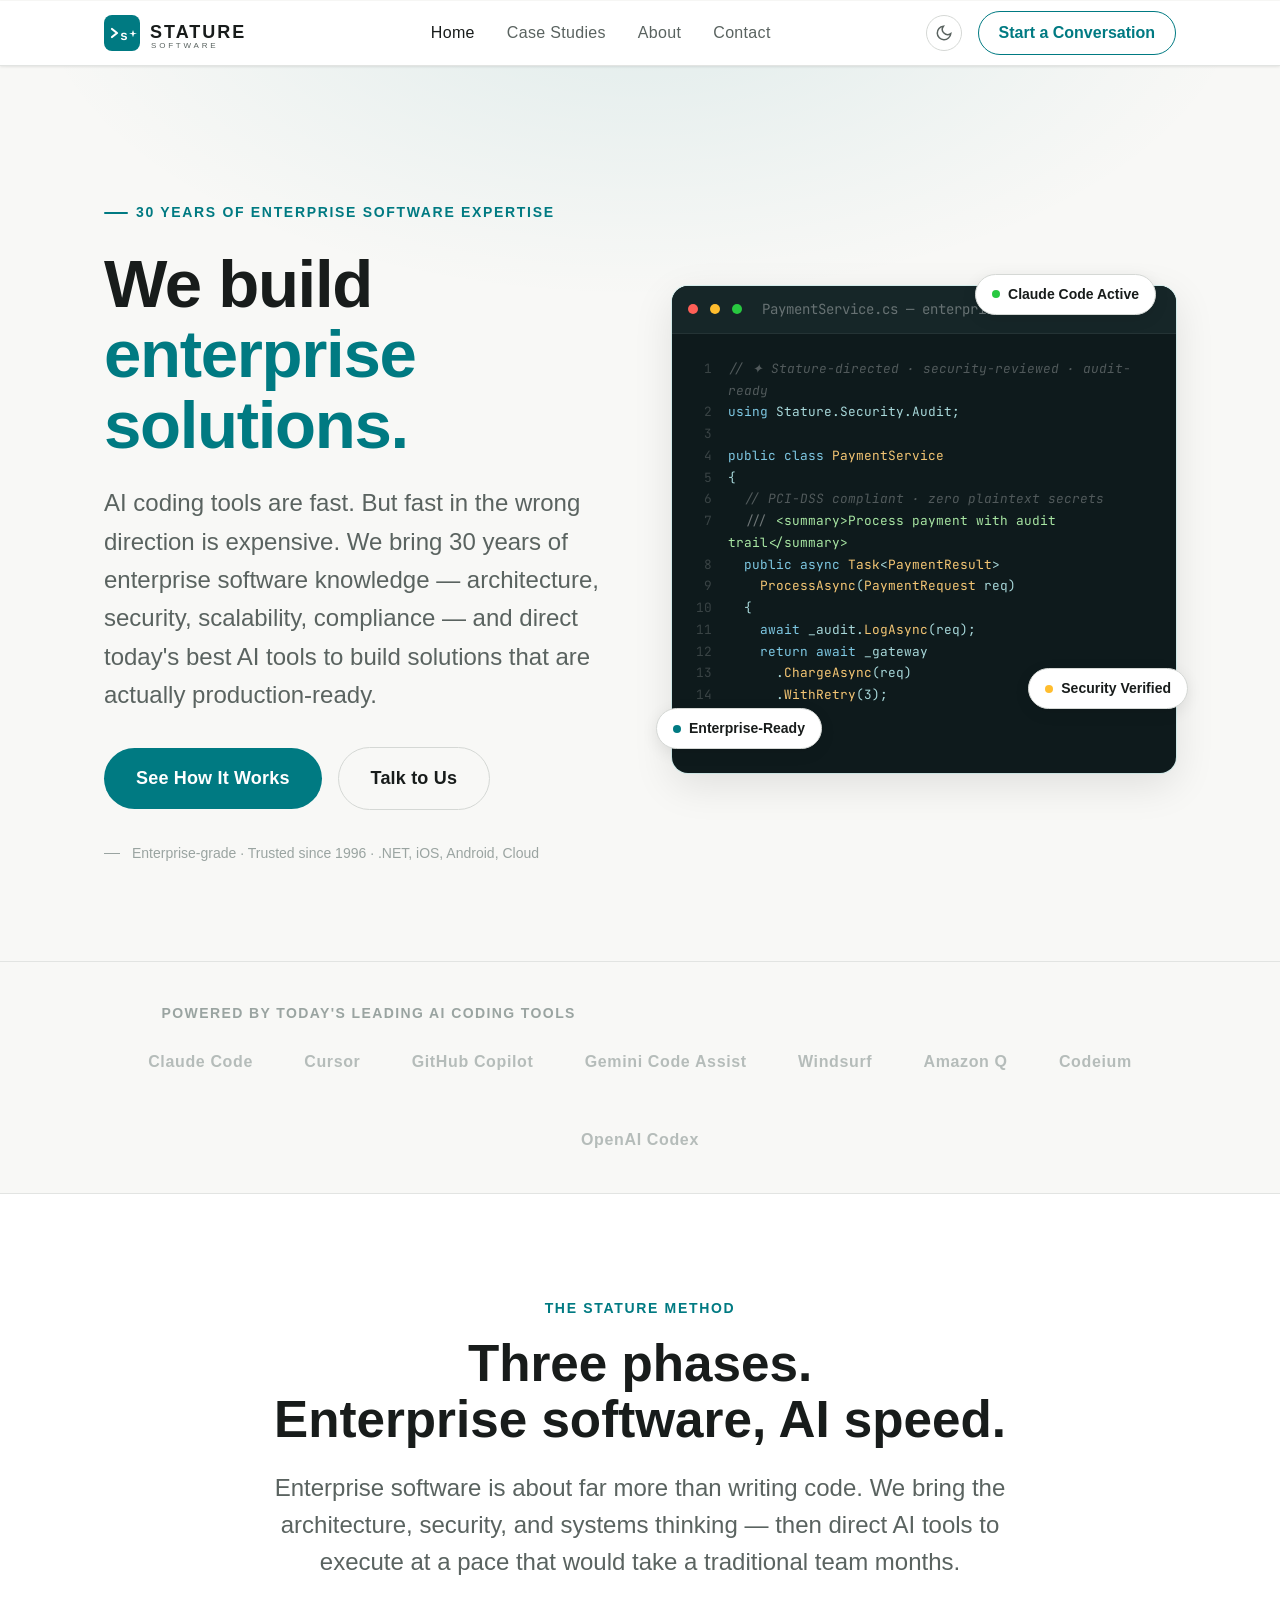
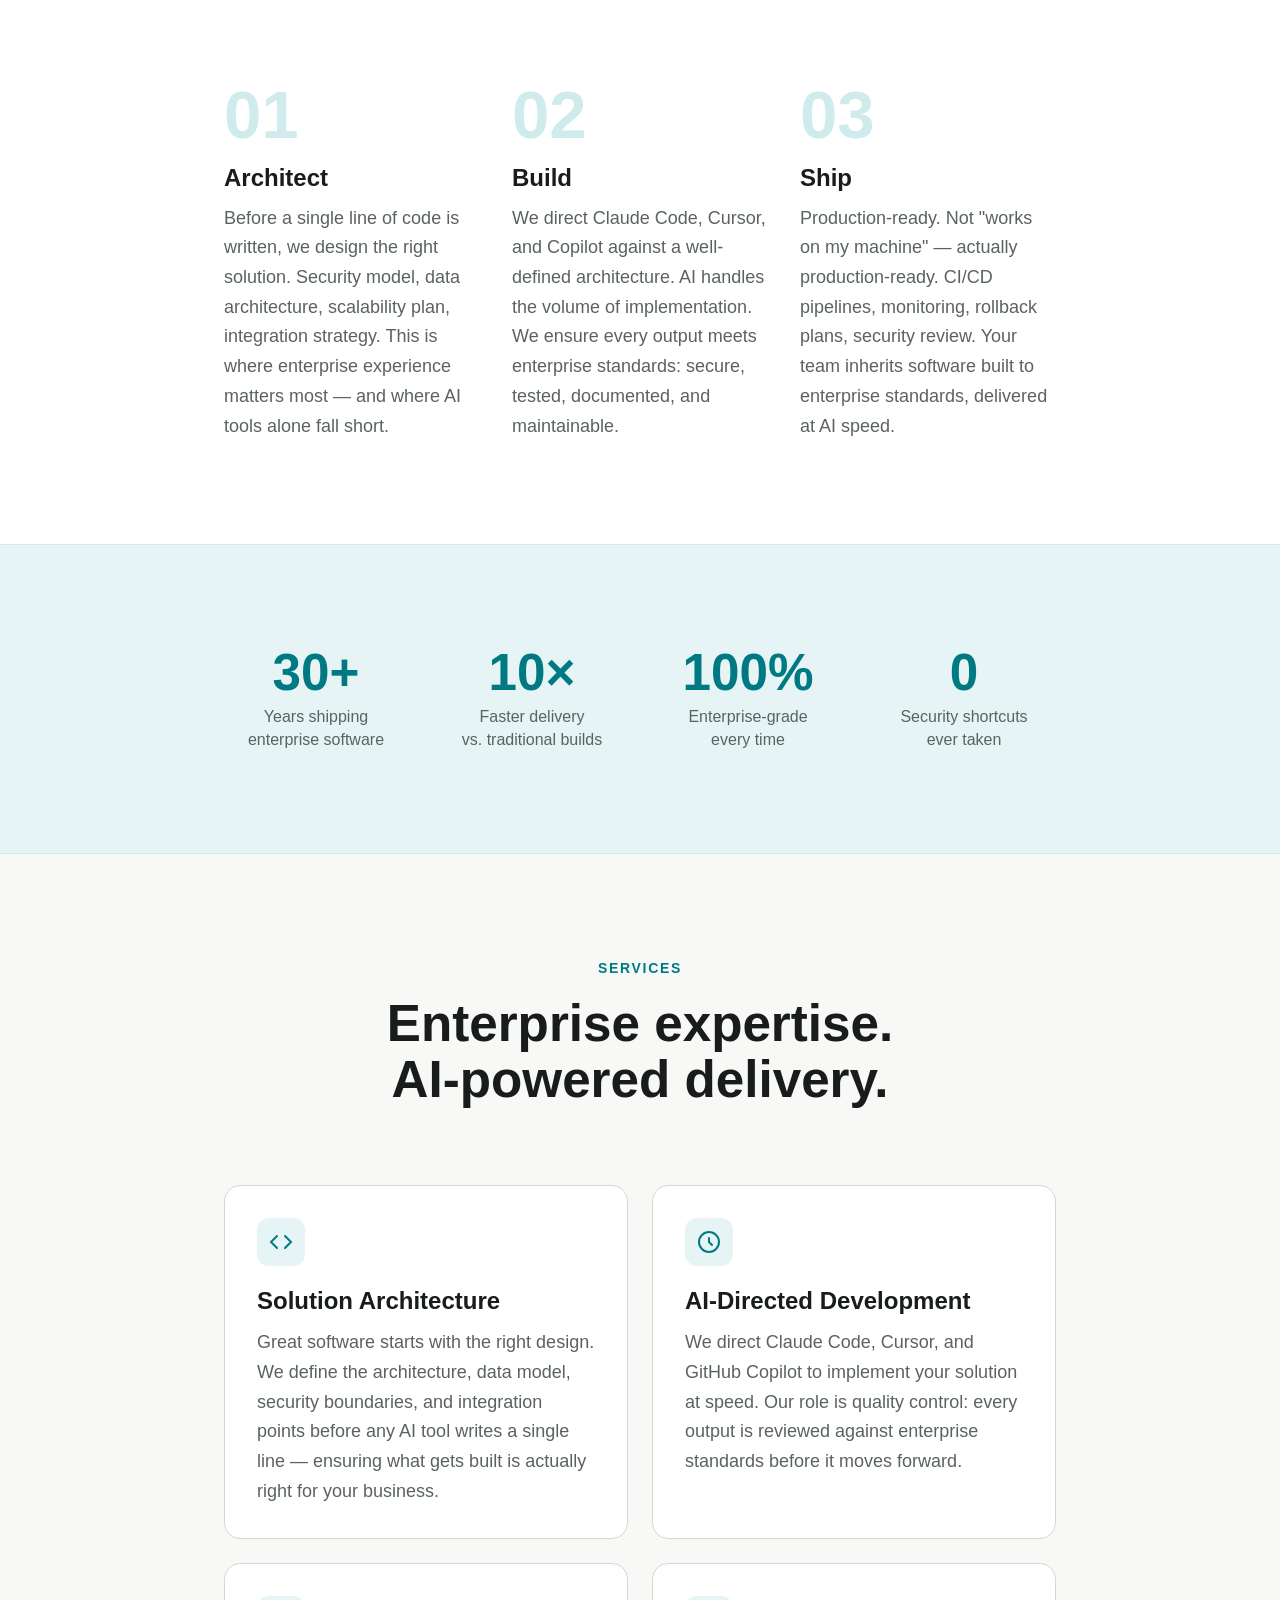
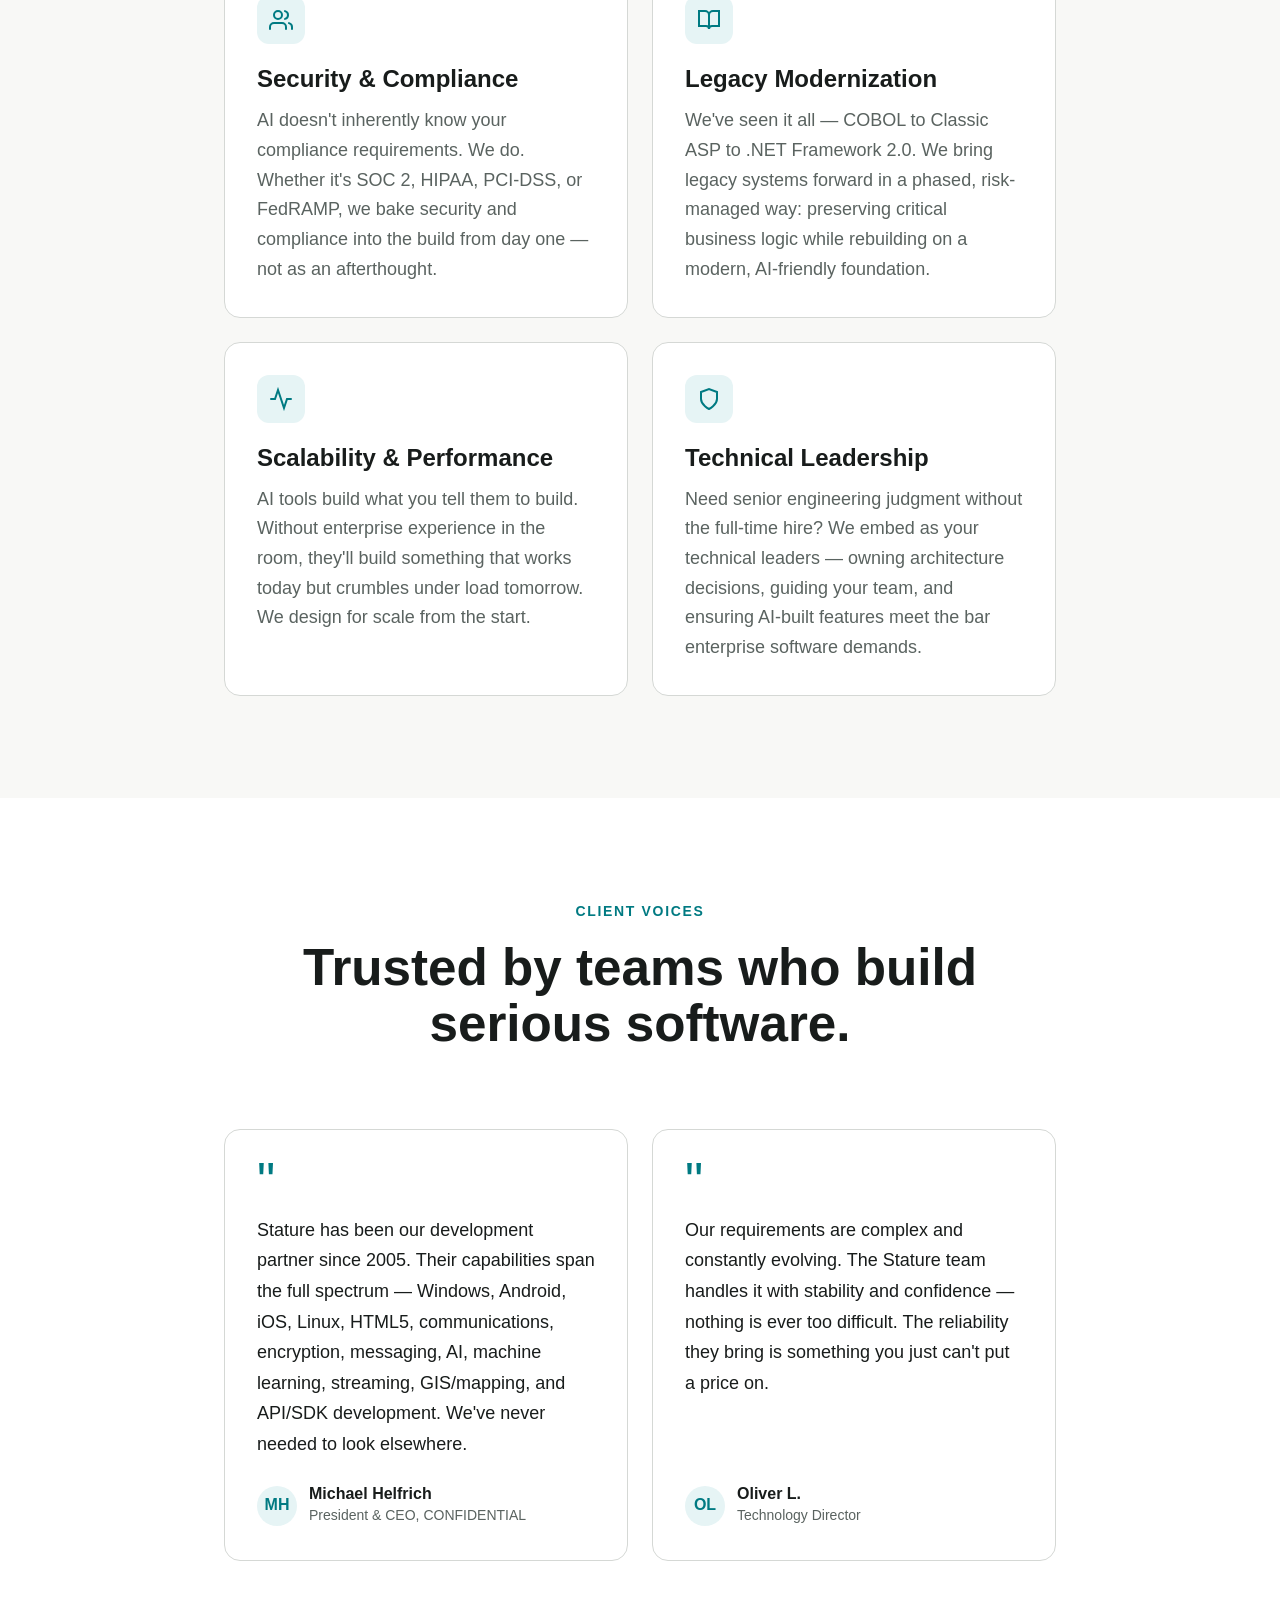
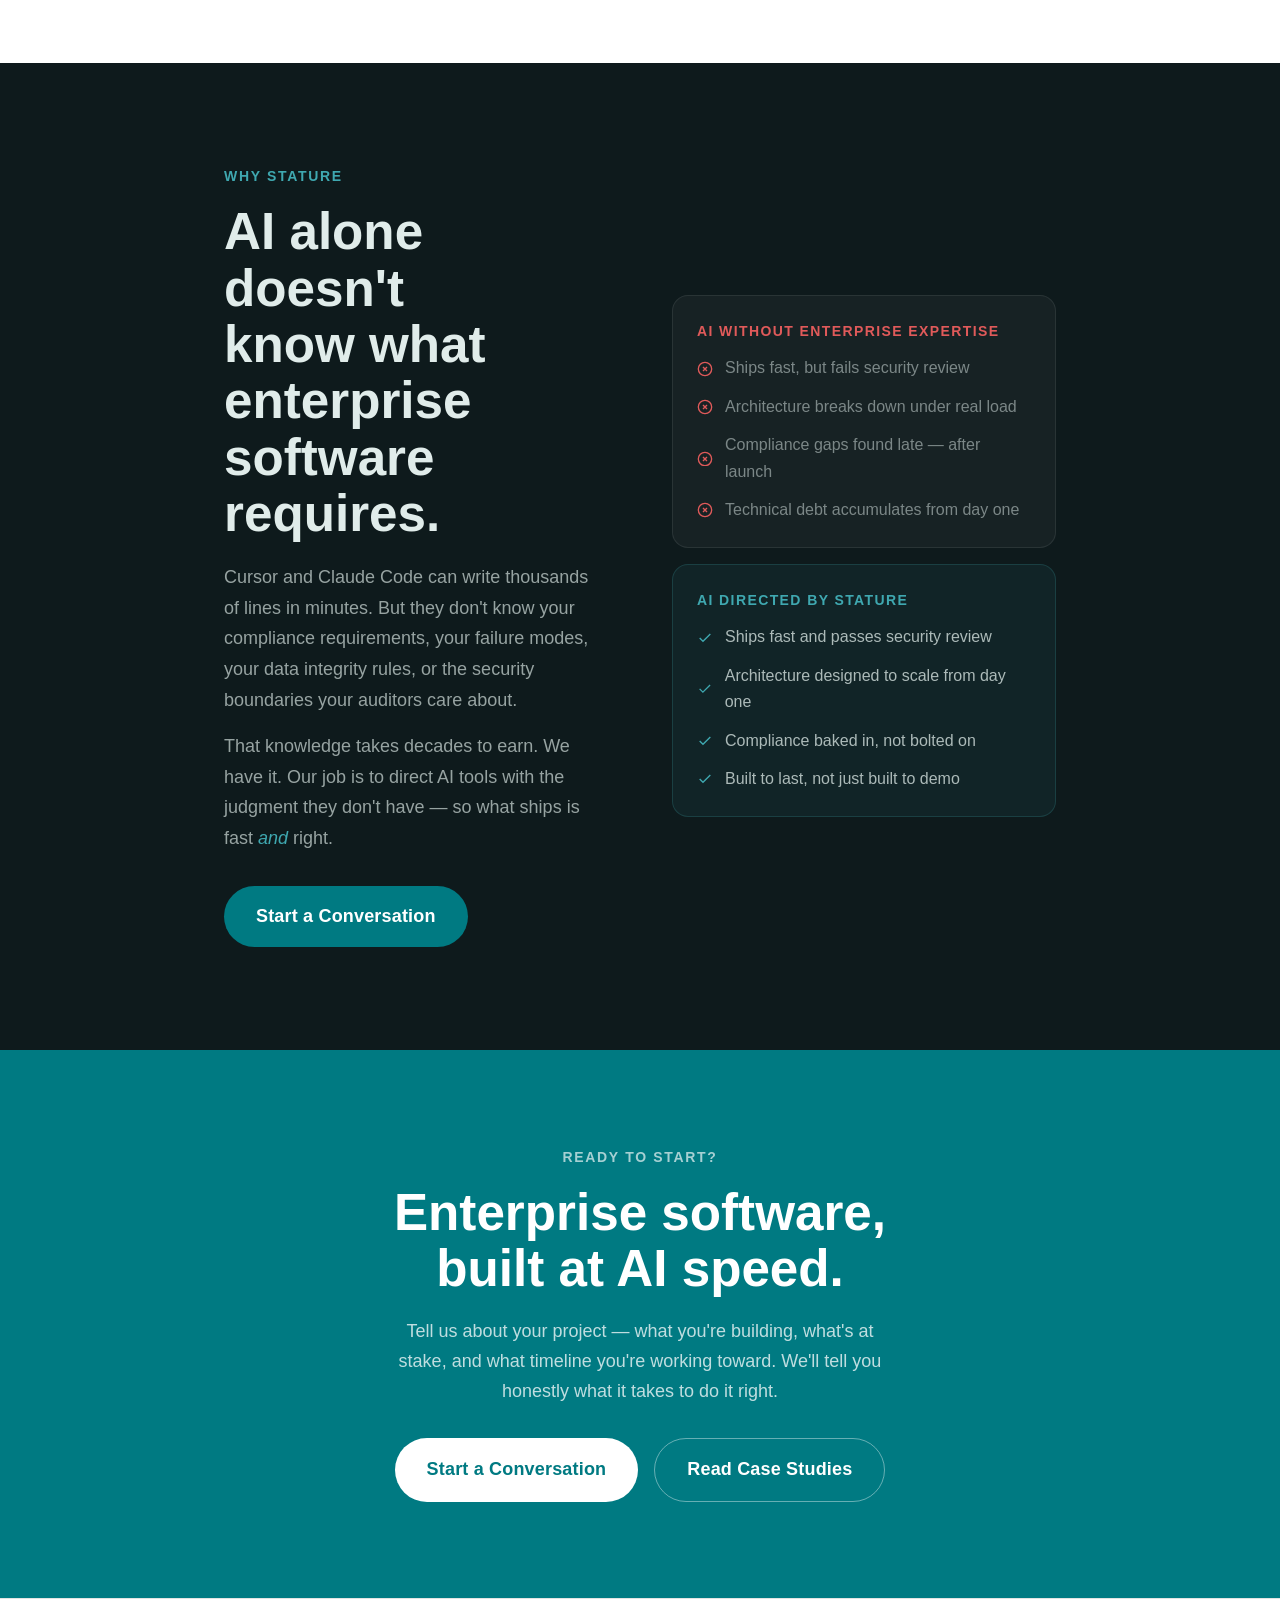
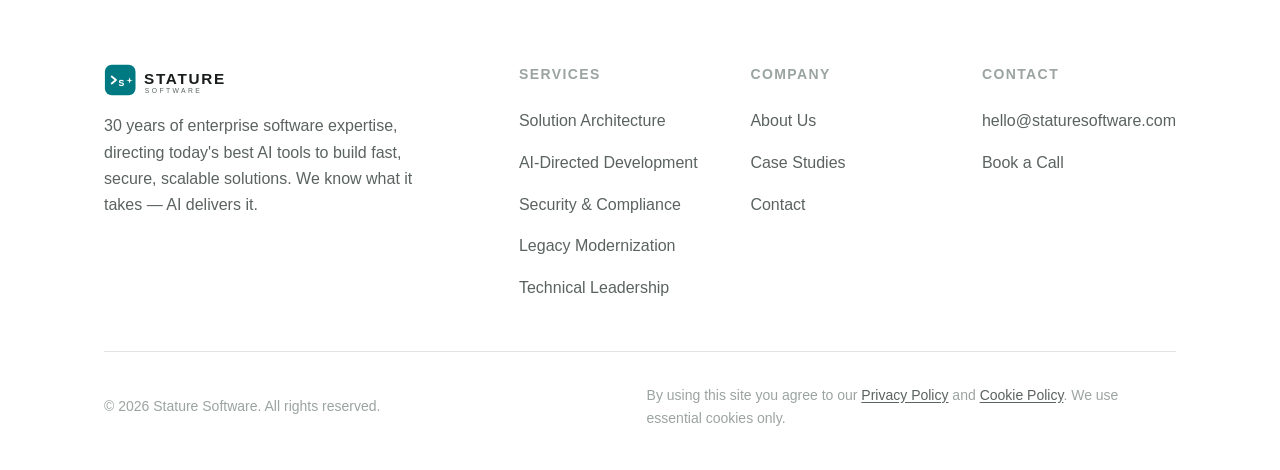
==== index.html @ 3d9a8819 "Add favicon from terminal logo mark" ====
<!DOCTYPE html>
<html lang="en">
<head>
<!--
   ______                            __
  / ____/___  ____ ___  ____  __  __/ /____  _____
 / /   / __ \/ __ `__ \/ __ \/ / / / __/ _ \/ ___/
/ /___/ /_/ / / / / / / /_/ / /_/ / /_/  __/ /
\____/\____/_/ /_/ /_/ .___/\__,_/\__/\___/_/
                    /_/
        Created with Perplexity Computer
        https://www.perplexity.ai/computer
-->
<meta name="generator" content="Perplexity Computer">
<meta name="author" content="Perplexity Computer">
<meta property="og:see_also" content="https://www.perplexity.ai/computer">
<link rel="author" href="https://www.perplexity.ai/computer">

  <meta charset="UTF-8">
  <meta name="viewport" content="width=device-width, initial-scale=1.0">
  <title>Stature Software — Enterprise Software Expertise, AI Speed</title>
  <meta name="description" content="30 years of enterprise software expertise. We know what it takes to build secure, scalable, production-ready systems — and we direct today's best AI coding tools to build them fast.">
  <meta property="og:title" content="Stature Software — Enterprise Software Expertise, AI Speed">
  <meta property="og:description" content="AI can write code fast. We make sure it writes the right code. 30 years of enterprise software knowledge directing Claude Code, Cursor, and GitHub Copilot to build secure, scalable solutions.">
  <meta property="og:type" content="website">
  <meta property="og:url" content="https://staturesoftware.com">

  <link rel="preconnect" href="https://fonts.googleapis.com">
  <link rel="preconnect" href="https://fonts.gstatic.com" crossorigin>
  <link href="https://api.fontshare.com/v2/css?f[]=cabinet-grotesk@400,500,700,800,900&f[]=satoshi@400,500,700&display=swap" rel="stylesheet">
  <link href="https://fonts.googleapis.com/css2?family=JetBrains+Mono:wght@400;500&display=swap" rel="stylesheet">

  <link rel="icon" href="favicon.ico" sizes="any">
  <link rel="icon" href="favicon.svg" type="image/svg+xml">
  <link rel="apple-touch-icon" href="apple-touch-icon.png">
  <link rel="stylesheet" href="css/style.css">
  <link rel="stylesheet" href="css/reveal.css">

  <script>
    // Prevent FOUC — set theme before paint
    (function(){
      var t =
        (matchMedia('(prefers-color-scheme: dark)').matches ? 'dark' : 'light');
      document.documentElement.setAttribute('data-theme', t);
    })();
  </script>
</head>
<body>

<!-- ═══════════════════════════════════════
     NAV
════════════════════════════════════════ -->
<header class="nav" role="banner">
  <div class="container">
    <div class="nav__inner">

      <!-- Logo -->
      <a href="index.html" class="nav__logo" aria-label="Stature Software home">
          <svg width="172" height="40" viewBox="0 0 172 40" fill="none" xmlns="http://www.w3.org/2000/svg" aria-label="Stature Software">
  <defs>
    <style>
      @keyframes star-blink {
        0%, 49% { opacity: 1; }
        50%, 100% { opacity: 0; }
      }
      .star-blink { animation: star-blink 1.1s step-end infinite; }
    </style>
  </defs>
  <rect x="0" y="2" width="36" height="36" rx="8" fill="var(--color-primary)"/>
  <path d="M8 16 L13 20 L8 24" stroke="white" stroke-width="2.2" stroke-linecap="round" stroke-linejoin="round" fill="none"/>
  <text x="16" y="27" font-family="JetBrains Mono, monospace" font-size="13" font-weight="700" fill="white">s</text>
  <path class="star-blink" d="M29 17 L30 20 L33 20.6 L30 21.2 L29 24.2 L28 21.2 L25 20.6 L28 20 Z" fill="white"/>
  <text x="46" y="25" font-family="Cabinet Grotesk, Helvetica Neue, sans-serif" font-size="18" font-weight="900" letter-spacing="2" fill="var(--color-text)">STATURE</text>
  <text x="47" y="35" font-family="Cabinet Grotesk, Helvetica Neue, sans-serif" font-size="8" font-weight="500" letter-spacing="2.8" fill="var(--color-text-muted)">SOFTWARE</text>
</svg>
      </a>

      <!-- Desktop links -->
      <nav aria-label="Main navigation">
        <ul class="nav__links">
          <li><a href="index.html" class="active">Home</a></li>
          <li><a href="case-studies.html">Case Studies</a></li>
          <li><a href="about.html">About</a></li>
          <li><a href="contact.html">Contact</a></li>
        </ul>
      </nav>

      <div class="nav__actions">
        <button class="theme-toggle" data-theme-toggle aria-label="Toggle dark mode">
          <!-- filled by JS -->
        </button>
        <a href="contact.html" class="nav__cta">Start a Conversation</a>
      </div>

      <!-- Mobile hamburger -->
      <button class="nav__hamburger" aria-label="Open menu" aria-expanded="false">
        <svg width="20" height="20" viewBox="0 0 24 24" fill="none" stroke="currentColor" stroke-width="2"><path d="M3 12h18M3 6h18M3 18h18"/></svg>
      </button>
    </div>
  </div>
  <!-- Mobile menu -->
  <nav class="mobile-menu" aria-label="Mobile navigation">
    <a href="index.html">Home</a>
    <a href="case-studies.html">Case Studies</a>
    <a href="about.html">About</a>
    <a href="contact.html">Contact</a>
    <a href="contact.html" class="btn btn--primary" style="width:fit-content">Start a Conversation</a>
  </nav>
</header>


<!-- ═══════════════════════════════════════
     HERO
════════════════════════════════════════ -->
<main>
<section class="hero">
  <div class="container">
    <div class="hero__grid">

      <!-- Left: copy -->
      <div>
        <div class="hero__eyebrow" data-reveal>30 Years of Enterprise Software Expertise</div>
        <h1 class="hero__heading" data-reveal data-delay="1">
          We build<br>
          <em>enterprise solutions.</em>
        </h1>
        <p class="hero__body" data-reveal data-delay="2">
          AI coding tools are fast. But fast in the wrong direction is expensive. We bring 30 years of enterprise software knowledge — architecture, security, scalability, compliance — and direct today's best AI tools to build solutions that are actually production-ready.
        </p>
        <div class="hero__actions" data-reveal data-delay="3">
          <a href="case-studies.html" class="btn btn--primary btn--lg">See How It Works</a>
          <a href="contact.html" class="btn btn--outline btn--lg">Talk to Us</a>
        </div>
        <p class="hero__trust" data-reveal data-delay="4">Enterprise-grade · Trusted since 1996 · .NET, iOS, Android, Cloud</p>
      </div>

      <!-- Right: code window visual -->
      <div class="hero__visual" data-reveal data-delay="2">
        <!-- Floating pills -->
        <div class="hero__pill hero__pill--1">
          <span class="hero__pill-dot hero__pill-dot--green"></span>
          Claude Code Active
        </div>
        <div class="hero__pill hero__pill--2">
          <span class="hero__pill-dot"></span>
          Enterprise-Ready
        </div>
        <div class="hero__pill hero__pill--3">
          <span class="hero__pill-dot hero__pill-dot--amber"></span>
          Security Verified
        </div>

        <div class="hero__code-window">
          <div class="code-window__bar">
            <span class="code-dot code-dot--red"></span>
            <span class="code-dot code-dot--amber"></span>
            <span class="code-dot code-dot--green"></span>
            <span class="code-window__filename">PaymentService.cs — enterprise build</span>
          </div>
          <div class="code-window__body">
            <div class="code-line"><span class="code-num">1</span><span class="code-content tok-comment">// ✦ Stature-directed · security-reviewed · audit-ready</span></div>
            <div class="code-line"><span class="code-num">2</span><span class="code-content"><span class="tok-keyword">using</span> <span class="tok-var">Stature.Security.Audit</span>;</span></div>
            <div class="code-line"><span class="code-num">3</span><span class="code-content"></span></div>
            <div class="code-line"><span class="code-num">4</span><span class="code-content"><span class="tok-keyword">public class</span> <span class="tok-fn">PaymentService</span></span></div>
            <div class="code-line"><span class="code-num">5</span><span class="code-content">{</span></div>
            <div class="code-line"><span class="code-num">6</span><span class="code-content">&nbsp;&nbsp;<span class="tok-comment">// PCI-DSS compliant · zero plaintext secrets</span></span></div>
            <div class="code-line"><span class="code-num">7</span><span class="code-content">&nbsp;&nbsp;<span class="tok-dim">///</span> <span class="tok-string">&lt;summary&gt;Process payment with audit trail&lt;/summary&gt;</span></span></div>
            <div class="code-line"><span class="code-num">8</span><span class="code-content">&nbsp;&nbsp;<span class="tok-keyword">public async</span> <span class="tok-fn">Task</span>&lt;<span class="tok-fn">PaymentResult</span>&gt;</span></div>
            <div class="code-line"><span class="code-num">9</span><span class="code-content">&nbsp;&nbsp;&nbsp;&nbsp;<span class="tok-fn">ProcessAsync</span>(<span class="tok-fn">PaymentRequest</span> <span class="tok-var">req</span>)</span></div>
            <div class="code-line"><span class="code-num">10</span><span class="code-content">&nbsp;&nbsp;{</span></div>
            <div class="code-line"><span class="code-num">11</span><span class="code-content">&nbsp;&nbsp;&nbsp;&nbsp;<span class="tok-keyword">await</span> _audit.<span class="tok-fn">LogAsync</span>(<span class="tok-var">req</span>);</span></div>
            <div class="code-line"><span class="code-num">12</span><span class="code-content">&nbsp;&nbsp;&nbsp;&nbsp;<span class="tok-keyword">return await</span> _gateway</span></div>
            <div class="code-line"><span class="code-num">13</span><span class="code-content">&nbsp;&nbsp;&nbsp;&nbsp;&nbsp;&nbsp;.<span class="tok-fn">ChargeAsync</span>(<span class="tok-var">req</span>)</span></div>
            <div class="code-line"><span class="code-num">14</span><span class="code-content">&nbsp;&nbsp;&nbsp;&nbsp;&nbsp;&nbsp;.<span class="tok-fn">WithRetry</span>(3);</span></div>
            <div class="code-line"><span class="code-num">15</span><span class="code-content">&nbsp;&nbsp;}</span></div>
            <div class="code-line"><span class="code-num">16</span><span class="code-content">}</span></div>
          </div>
        </div>
      </div>

    </div>
  </div>
</section>


<!-- ═══════════════════════════════════════
     TECH LOGOS STRIP
════════════════════════════════════════ -->
<div class="logos-strip">
  <div class="container">
    <p class="logos-strip__label">Powered by today's leading AI coding tools</p>
    <div class="logos-strip__row">
      <span class="logos-strip__tech">Claude Code</span>
      <span class="logos-strip__tech">Cursor</span>
      <span class="logos-strip__tech">GitHub Copilot</span>
      <span class="logos-strip__tech">Gemini Code Assist</span>
      <span class="logos-strip__tech">Windsurf</span>
      <span class="logos-strip__tech">Amazon Q</span>
      <span class="logos-strip__tech">Codeium</span>
      <span class="logos-strip__tech">OpenAI Codex</span>
    </div>
  </div>
</div>


<!-- ═══════════════════════════════════════
     WHAT WE DO — 3 STEPS
════════════════════════════════════════ -->
<section class="section section--surface" id="process">
  <div class="container container--default">
    <div class="text-center gap-section" data-reveal>
      <p class="section__eyebrow">The Stature Method</p>
      <h2 class="section__title">Three phases.<br>Enterprise software, AI speed.</h2>
      <p class="section__subtitle">Enterprise software is about far more than writing code. We bring the architecture, security, and systems thinking — then direct AI tools to execute at a pace that would take a traditional team months.</p>
    </div>

    <div class="process-steps">
      <div class="process-step" data-reveal data-delay="1">
        <div class="process-step__number">01</div>
        <h3 class="process-step__title">Architect</h3>
        <p class="process-step__body">Before a single line of code is written, we design the right solution. Security model, data architecture, scalability plan, integration strategy. This is where enterprise experience matters most — and where AI tools alone fall short.</p>
      </div>
      <div class="process-step" data-reveal data-delay="2">
        <div class="process-step__number">02</div>
        <h3 class="process-step__title">Build</h3>
        <p class="process-step__body">We direct Claude Code, Cursor, and Copilot against a well-defined architecture. AI handles the volume of implementation. We ensure every output meets enterprise standards: secure, tested, documented, and maintainable.</p>
      </div>
      <div class="process-step" data-reveal data-delay="3">
        <div class="process-step__number">03</div>
        <h3 class="process-step__title">Ship</h3>
        <p class="process-step__body">Production-ready. Not "works on my machine" — actually production-ready. CI/CD pipelines, monitoring, rollback plans, security review. Your team inherits software built to enterprise standards, delivered at AI speed.</p>
      </div>
    </div>
  </div>
</section>


<!-- ═══════════════════════════════════════
     STATS
════════════════════════════════════════ -->
<section class="section section--accent" id="about-numbers">
  <div class="container container--default">
    <div class="stats-row">
      <div data-reveal>
        <div class="stat__number">30+</div>
        <div class="stat__label">Years shipping<br>enterprise software</div>
      </div>
      <div data-reveal data-delay="1">
        <div class="stat__number">10&times;</div>
        <div class="stat__label">Faster delivery<br>vs. traditional builds</div>
      </div>
      <div data-reveal data-delay="2">
        <div class="stat__number">100%</div>
        <div class="stat__label">Enterprise-grade<br>every time</div>
      </div>
      <div data-reveal data-delay="3">
        <div class="stat__number">0</div>
        <div class="stat__label">Security shortcuts<br>ever taken</div>
      </div>
    </div>
  </div>
</section>


<!-- ═══════════════════════════════════════
     SERVICES
════════════════════════════════════════ -->
<section class="section" id="services">
  <div class="container container--default">
    <div class="text-center gap-section" data-reveal>
      <p class="section__eyebrow">Services</p>
      <h2 class="section__title">Enterprise expertise.<br>AI-powered delivery.</h2>
    </div>

    <div class="services-grid">

      <div class="service-card" data-reveal>
        <div class="service-card__icon">
          <svg width="24" height="24" viewBox="0 0 24 24" fill="none" stroke="currentColor" stroke-width="2" stroke-linecap="round"><polyline points="16 18 22 12 16 6"/><polyline points="8 6 2 12 8 18"/></svg>
        </div>
        <h3 class="service-card__title">Solution Architecture</h3>
        <p class="service-card__body">Great software starts with the right design. We define the architecture, data model, security boundaries, and integration points before any AI tool writes a single line — ensuring what gets built is actually right for your business.</p>
      </div>

      <div class="service-card" data-reveal data-delay="1">
        <div class="service-card__icon">
          <svg width="24" height="24" viewBox="0 0 24 24" fill="none" stroke="currentColor" stroke-width="2" stroke-linecap="round"><circle cx="12" cy="12" r="10"/><path d="M12 8v4l3 3"/></svg>
        </div>
        <h3 class="service-card__title">AI-Directed Development</h3>
        <p class="service-card__body">We direct Claude Code, Cursor, and GitHub Copilot to implement your solution at speed. Our role is quality control: every output is reviewed against enterprise standards before it moves forward.</p>
      </div>

      <div class="service-card" data-reveal data-delay="2">
        <div class="service-card__icon">
          <svg width="24" height="24" viewBox="0 0 24 24" fill="none" stroke="currentColor" stroke-width="2" stroke-linecap="round"><path d="M17 21v-2a4 4 0 0 0-4-4H5a4 4 0 0 0-4 4v2"/><circle cx="9" cy="7" r="4"/><path d="M23 21v-2a4 4 0 0 0-3-3.87"/><path d="M16 3.13a4 4 0 0 1 0 7.75"/></svg>
        </div>
        <h3 class="service-card__title">Security &amp; Compliance</h3>
        <p class="service-card__body">AI doesn't inherently know your compliance requirements. We do. Whether it's SOC 2, HIPAA, PCI-DSS, or FedRAMP, we bake security and compliance into the build from day one — not as an afterthought.</p>
      </div>

      <div class="service-card" data-reveal>
        <div class="service-card__icon">
          <svg width="24" height="24" viewBox="0 0 24 24" fill="none" stroke="currentColor" stroke-width="2" stroke-linecap="round"><path d="M2 3h6a4 4 0 0 1 4 4v14a3 3 0 0 0-3-3H2z"/><path d="M22 3h-6a4 4 0 0 0-4 4v14a3 3 0 0 1 3-3h7z"/></svg>
        </div>
        <h3 class="service-card__title">Legacy Modernization</h3>
        <p class="service-card__body">We've seen it all — COBOL to Classic ASP to .NET Framework 2.0. We bring legacy systems forward in a phased, risk-managed way: preserving critical business logic while rebuilding on a modern, AI-friendly foundation.</p>
      </div>

      <div class="service-card" data-reveal data-delay="1">
        <div class="service-card__icon">
          <svg width="24" height="24" viewBox="0 0 24 24" fill="none" stroke="currentColor" stroke-width="2" stroke-linecap="round"><polyline points="22 12 18 12 15 21 9 3 6 12 2 12"/></svg>
        </div>
        <h3 class="service-card__title">Scalability &amp; Performance</h3>
        <p class="service-card__body">AI tools build what you tell them to build. Without enterprise experience in the room, they'll build something that works today but crumbles under load tomorrow. We design for scale from the start.</p>
      </div>

      <div class="service-card" data-reveal data-delay="2">
        <div class="service-card__icon">
          <svg width="24" height="24" viewBox="0 0 24 24" fill="none" stroke="currentColor" stroke-width="2" stroke-linecap="round"><path d="M12 22s8-4 8-10V5l-8-3-8 3v7c0 6 8 10 8 10z"/></svg>
        </div>
        <h3 class="service-card__title">Technical Leadership</h3>
        <p class="service-card__body">Need senior engineering judgment without the full-time hire? We embed as your technical leaders — owning architecture decisions, guiding your team, and ensuring AI-built features meet the bar enterprise software demands.</p>
      </div>

    </div>
  </div>
</section>


<!-- ═══════════════════════════════════════
     TESTIMONIALS
════════════════════════════════════════ -->
<section class="section section--surface" id="testimonials">
  <div class="container container--default">
    <div class="text-center gap-section" data-reveal>
      <p class="section__eyebrow">Client Voices</p>
      <h2 class="section__title">Trusted by teams who build<br>serious software.</h2>
    </div>

    <div class="testimonials-grid">
      <div class="testimonial-card" data-reveal>
        <p class="testimonial-card__quote">Stature has been our development partner since 2005. Their capabilities span the full spectrum — Windows, Android, iOS, Linux, HTML5, communications, encryption, messaging, AI, machine learning, streaming, GIS/mapping, and API/SDK development. We've never needed to look elsewhere.</p>
        <div class="testimonial-card__author">
          <div class="testimonial-card__avatar">MH</div>
          <div>
            <div class="testimonial-card__name">Michael Helfrich</div>
            <div class="testimonial-card__role">President &amp; CEO, CONFIDENTIAL</div>
          </div>
        </div>
      </div>

      <div class="testimonial-card" data-reveal data-delay="1">
        <p class="testimonial-card__quote">Our requirements are complex and constantly evolving. The Stature team handles it with stability and confidence — nothing is ever too difficult. The reliability they bring is something you just can't put a price on.</p>
        <div class="testimonial-card__author">
          <div class="testimonial-card__avatar">OL</div>
          <div>
            <div class="testimonial-card__name">Oliver L.</div>
            <div class="testimonial-card__role">Technology Director</div>
          </div>
        </div>
      </div>
    </div>
  </div>
</section>


<!-- ═══════════════════════════════════════
     WHY NOW — AI INFLECTION POINT
════════════════════════════════════════ -->
<section class="section section--dark" id="why-now">
  <div class="container container--default">
    <div style="display:grid; grid-template-columns:1fr 1fr; gap:var(--space-16); align-items:center;">
      <div data-reveal>
        <p class="section__eyebrow" style="color:#3fa8b0;">Why Stature</p>
        <h2 class="section__title" style="color:#e0ecea; font-size:var(--text-2xl);">AI alone doesn't know what<br>enterprise software requires.</h2>
        <p style="color:rgba(224,236,234,0.65); font-size:var(--text-base); line-height:1.7; margin-top:var(--space-5); max-width:52ch;">
          Cursor and Claude Code can write thousands of lines in minutes. But they don't know your compliance requirements, your failure modes, your data integrity rules, or the security boundaries your auditors care about.
        </p>
        <p style="color:rgba(224,236,234,0.65); font-size:var(--text-base); line-height:1.7; margin-top:var(--space-4); max-width:52ch;">
          That knowledge takes decades to earn. We have it. Our job is to direct AI tools with the judgment they don't have — so what ships is fast <em style="color:#3fa8b0;">and</em> right.
        </p>
        <a href="contact.html" class="btn btn--primary btn--lg" style="margin-top:var(--space-8);">Start a Conversation</a>
      </div>
      <div data-reveal data-delay="2">
        <!-- Visual: before/after split -->
        <div style="display:flex; flex-direction:column; gap:var(--space-4);">
          <div style="background:rgba(255,255,255,0.04); border:1px solid rgba(255,255,255,0.08); border-radius:var(--radius-xl); padding:var(--space-6);">
            <div style="font-size:var(--text-xs); font-weight:700; letter-spacing:0.1em; text-transform:uppercase; color:#e05a5a; margin-bottom:var(--space-3);">AI Without Enterprise Expertise</div>
            <div style="display:flex; flex-direction:column; gap:var(--space-3);">
              <div style="display:flex; align-items:center; gap:var(--space-3); color:rgba(224,236,234,0.5); font-size:var(--text-sm);">
                <svg width="16" height="16" viewBox="0 0 24 24" fill="none" stroke="#e05a5a" stroke-width="2"><circle cx="12" cy="12" r="10"/><path d="M15 9l-6 6M9 9l6 6"/></svg>
                Ships fast, but fails security review
              </div>
              <div style="display:flex; align-items:center; gap:var(--space-3); color:rgba(224,236,234,0.5); font-size:var(--text-sm);">
                <svg width="16" height="16" viewBox="0 0 24 24" fill="none" stroke="#e05a5a" stroke-width="2"><circle cx="12" cy="12" r="10"/><path d="M15 9l-6 6M9 9l6 6"/></svg>
                Architecture breaks down under real load
              </div>
              <div style="display:flex; align-items:center; gap:var(--space-3); color:rgba(224,236,234,0.5); font-size:var(--text-sm);">
                <svg width="16" height="16" viewBox="0 0 24 24" fill="none" stroke="#e05a5a" stroke-width="2"><circle cx="12" cy="12" r="10"/><path d="M15 9l-6 6M9 9l6 6"/></svg>
                Compliance gaps found late — after launch
              </div>
              <div style="display:flex; align-items:center; gap:var(--space-3); color:rgba(224,236,234,0.5); font-size:var(--text-sm);">
                <svg width="16" height="16" viewBox="0 0 24 24" fill="none" stroke="#e05a5a" stroke-width="2"><circle cx="12" cy="12" r="10"/><path d="M15 9l-6 6M9 9l6 6"/></svg>
                Technical debt accumulates from day one
              </div>
            </div>
          </div>
          <div style="background:rgba(63,168,176,0.08); border:1px solid rgba(63,168,176,0.2); border-radius:var(--radius-xl); padding:var(--space-6);">
            <div style="font-size:var(--text-xs); font-weight:700; letter-spacing:0.1em; text-transform:uppercase; color:#3fa8b0; margin-bottom:var(--space-3);">AI Directed by Stature</div>
            <div style="display:flex; flex-direction:column; gap:var(--space-3);">
              <div style="display:flex; align-items:center; gap:var(--space-3); color:rgba(224,236,234,0.75); font-size:var(--text-sm);">
                <svg width="16" height="16" viewBox="0 0 24 24" fill="none" stroke="#3fa8b0" stroke-width="2"><polyline points="20 6 9 17 4 12"/></svg>
                Ships fast and passes security review
              </div>
              <div style="display:flex; align-items:center; gap:var(--space-3); color:rgba(224,236,234,0.75); font-size:var(--text-sm);">
                <svg width="16" height="16" viewBox="0 0 24 24" fill="none" stroke="#3fa8b0" stroke-width="2"><polyline points="20 6 9 17 4 12"/></svg>
                Architecture designed to scale from day one
              </div>
              <div style="display:flex; align-items:center; gap:var(--space-3); color:rgba(224,236,234,0.75); font-size:var(--text-sm);">
                <svg width="16" height="16" viewBox="0 0 24 24" fill="none" stroke="#3fa8b0" stroke-width="2"><polyline points="20 6 9 17 4 12"/></svg>
                Compliance baked in, not bolted on
              </div>
              <div style="display:flex; align-items:center; gap:var(--space-3); color:rgba(224,236,234,0.75); font-size:var(--text-sm);">
                <svg width="16" height="16" viewBox="0 0 24 24" fill="none" stroke="#3fa8b0" stroke-width="2"><polyline points="20 6 9 17 4 12"/></svg>
                Built to last, not just built to demo
              </div>
            </div>
          </div>
        </div>
      </div>
    </div>
  </div>
</section>


<!-- ═══════════════════════════════════════
     CTA BAND
════════════════════════════════════════ -->
<section class="cta-band">
  <div class="container container--narrow">
    <p class="cta-band__eyebrow">Ready to start?</p>
    <h2 class="cta-band__title">Enterprise software, built at AI speed.</h2>
    <p class="cta-band__subtitle">Tell us about your project — what you're building, what's at stake, and what timeline you're working toward. We'll tell you honestly what it takes to do it right.</p>
    <div style="display:flex; justify-content:center; gap:var(--space-4); flex-wrap:wrap;">
      <a href="contact.html" class="btn btn--white btn--lg">Start a Conversation</a>
      <a href="case-studies.html" class="btn btn--white-outline btn--lg">Read Case Studies</a>
    </div>
  </div>
</section>

</main>


<!-- ═══════════════════════════════════════
     FOOTER
════════════════════════════════════════ -->
<footer class="footer">
  <div class="container">
    <div class="footer__grid">
      <div>
        <a href="index.html" aria-label="Stature Software home">
          <svg width="148" height="34" viewBox="0 0 172 40" fill="none" xmlns="http://www.w3.org/2000/svg">
  <defs>
    <style>
      @keyframes star-blink {
        0%, 49% { opacity: 1; }
        50%, 100% { opacity: 0; }
      }
      .star-blink { animation: star-blink 1.1s step-end infinite; }
    </style>
  </defs>
  <rect x="0" y="2" width="36" height="36" rx="8" fill="var(--color-primary)"/>
  <path d="M8 16 L13 20 L8 24" stroke="white" stroke-width="2.2" stroke-linecap="round" stroke-linejoin="round" fill="none"/>
  <text x="16" y="27" font-family="JetBrains Mono, monospace" font-size="13" font-weight="700" fill="white">s</text>
  <path class="star-blink" d="M29 17 L30 20 L33 20.6 L30 21.2 L29 24.2 L28 21.2 L25 20.6 L28 20 Z" fill="white"/>
  <text x="46" y="25" font-family="Cabinet Grotesk, Helvetica Neue, sans-serif" font-size="18" font-weight="900" letter-spacing="2" fill="var(--color-text)">STATURE</text>
  <text x="47" y="35" font-family="Cabinet Grotesk, Helvetica Neue, sans-serif" font-size="8" font-weight="500" letter-spacing="2.8" fill="var(--color-text-muted)">SOFTWARE</text>
</svg>
        </a>
        <p class="footer__brand-desc">30 years of enterprise software expertise, directing today's best AI tools to build fast, secure, scalable solutions. We know what it takes — AI delivers it.</p>
      </div>
      <div>
        <p class="footer__col-title">Services</p>
        <ul class="footer__links">
          <li><a href="index.html#services">Solution Architecture</a></li>
          <li><a href="index.html#services">AI-Directed Development</a></li>
          <li><a href="index.html#services">Security &amp; Compliance</a></li>
          <li><a href="index.html#services">Legacy Modernization</a></li>
          <li><a href="index.html#services">Technical Leadership</a></li>
        </ul>
      </div>
      <div>
        <p class="footer__col-title">Company</p>
        <ul class="footer__links">
          <li><a href="about.html">About Us</a></li>
          <li><a href="case-studies.html">Case Studies</a></li>
          <li><a href="contact.html">Contact</a></li>
        </ul>
      </div>
      <div>
        <p class="footer__col-title">Contact</p>
        <ul class="footer__links">
          <li><a href="mailto:hello@staturesoftware.com">hello@staturesoftware.com</a></li>
          <li><a href="contact.html">Book a Call</a></li>
        </ul>
      </div>
    </div>
    <div class="footer__bottom">
      <p class="footer__copy">© 2026 Stature Software. All rights reserved.</p>
      <p class="footer__copy footer__cookie">By using this site you agree to our <a href="#" onclick="return false;">Privacy Policy</a> and <a href="#" onclick="return false;">Cookie Policy</a>. We use essential cookies only.</p>
    </div>
  </div>
</footer>

<script src="js/main.js"></script>
</body>
</html>
---- css/style.css ----
/* ============================================
   STATURE SOFTWARE — Main Stylesheet
   Clean / Minimal / Light Direction
   Teal accent (#00929A) — evolved from existing brand
   ============================================ */

/* --- ANIMATIONS --- */
@keyframes star-blink {
  0%, 49% { opacity: 1; }
  50%, 100% { opacity: 0; }
}
.star-blink { animation: star-blink 1.1s step-end infinite; }

/* --- DESIGN TOKENS --- */
:root {
  /* Type scale */
  --text-xs:   clamp(0.75rem,  0.7rem  + 0.25vw, 0.875rem);
  --text-sm:   clamp(0.875rem, 0.8rem  + 0.35vw, 1rem);
  --text-base: clamp(1rem,     0.95rem + 0.25vw, 1.125rem);
  --text-lg:   clamp(1.125rem, 1rem    + 0.75vw, 1.5rem);
  --text-xl:   clamp(1.5rem,   1.2rem  + 1.25vw, 2.25rem);
  --text-2xl:  clamp(2rem,     1.2rem  + 2.5vw,  3.5rem);
  --text-3xl:  clamp(2.5rem,   1rem    + 4vw,    5rem);
  --text-hero: clamp(3rem,     0.5rem  + 7vw,    8rem);

  /* Spacing */
  --space-1:  0.25rem;
  --space-2:  0.5rem;
  --space-3:  0.75rem;
  --space-4:  1rem;
  --space-5:  1.25rem;
  --space-6:  1.5rem;
  --space-8:  2rem;
  --space-10: 2.5rem;
  --space-12: 3rem;
  --space-16: 4rem;
  --space-20: 5rem;
  --space-24: 6rem;
  --space-32: 8rem;

  /* Radius */
  --radius-sm: 0.375rem;
  --radius-md: 0.5rem;
  --radius-lg: 0.75rem;
  --radius-xl: 1rem;
  --radius-full: 9999px;

  /* Transitions */
  --transition-interactive: 180ms cubic-bezier(0.16, 1, 0.3, 1);

  /* Shadows */
  --shadow-sm: 0 1px 3px rgba(0,0,0,0.06), 0 1px 2px rgba(0,0,0,0.04);
  --shadow-md: 0 4px 16px rgba(0,0,0,0.08);
  --shadow-lg: 0 12px 40px rgba(0,0,0,0.10);

  /* Content widths */
  --content-narrow: 640px;
  --content-default: 960px;
  --content-wide: 1200px;

  /* Fonts */
  --font-display: 'Cabinet Grotesk', 'Helvetica Neue', sans-serif;
  --font-body: 'Satoshi', 'Inter', sans-serif;
  --font-mono: 'JetBrains Mono', 'Courier New', monospace;
}

/* LIGHT MODE (default) */
:root, [data-theme="light"] {
  --color-bg:              #f8f8f6;
  --color-surface:         #ffffff;
  --color-surface-2:       #f3f4f2;
  --color-surface-offset:  #eaecea;
  --color-divider:         #e2e4e2;
  --color-border:          #d5d8d5;

  --color-text:            #181c1b;
  --color-text-muted:      #5a6360;
  --color-text-faint:      #9aa4a1;
  --color-text-inverse:    #f8f8f6;

  /* Teal accent — evolved from existing brand */
  --color-primary:         #007a82;
  --color-primary-hover:   #005f66;
  --color-primary-active:  #004449;
  --color-primary-highlight: #d0ebec;
  --color-primary-light:   #e6f4f5;

  --color-success:         #3a7a2b;
  --color-warning:         #996b1a;
  --color-error:           #b03060;
}

/* DARK MODE — manual toggle */
[data-theme="dark"] {
  --color-bg:              #141716;
  --color-surface:         #1b1f1e;
  --color-surface-2:       #212523;
  --color-surface-offset:  #1e2220;
  --color-divider:         #2a2f2d;
  --color-border:          #363c3a;

  --color-text:            #d4d9d7;
  --color-text-muted:      #7a8480;
  --color-text-faint:      #4f5754;
  --color-text-inverse:    #141716;

  --color-primary:         #3fa8b0;
  --color-primary-hover:   #1e8f98;
  --color-primary-active:  #107a82;
  --color-primary-highlight: #1e3436;
  --color-primary-light:   #162728;

  --color-success:         #5aaa3f;
  --color-warning:         #cc9a3a;
  --color-error:           #d45c8a;
}

/* DARK MODE — system preference (no manual override) */
@media (prefers-color-scheme: dark) {
  :root:not([data-theme="light"]) {
    --color-bg:              #141716;
    --color-surface:         #1b1f1e;
    --color-surface-2:       #212523;
    --color-surface-offset:  #1e2220;
    --color-divider:         #2a2f2d;
    --color-border:          #363c3a;
    --color-text:            #d4d9d7;
    --color-text-muted:      #7a8480;
    --color-text-faint:      #4f5754;
    --color-text-inverse:    #141716;
    --color-primary:         #3fa8b0;
    --color-primary-hover:   #1e8f98;
    --color-primary-active:  #107a82;
    --color-primary-highlight: #1e3436;
    --color-primary-light:   #162728;
    --color-success:         #5aaa3f;
    --color-warning:         #cc9a3a;
    --color-error:           #d45c8a;
  }
}

/* --- BASE RESET --- */
*, *::before, *::after { box-sizing: border-box; margin: 0; padding: 0; }

html {
  -webkit-font-smoothing: antialiased;
  -moz-osx-font-smoothing: grayscale;
  text-rendering: optimizeLegibility;
  scroll-behavior: smooth;
  scroll-padding-top: var(--space-20);
}

body {
  min-height: 100dvh;
  line-height: 1.65;
  font-family: var(--font-body);
  font-size: var(--text-base);
  color: var(--color-text);
  background-color: var(--color-bg);
}

img, picture, video, canvas, svg { display: block; max-width: 100%; height: auto; }
ul[role="list"], ol[role="list"] { list-style: none; }
input, button, textarea, select { font: inherit; color: inherit; }
h1, h2, h3, h4, h5, h6 { text-wrap: balance; line-height: 1.15; font-family: var(--font-display); }
p, li, figcaption { text-wrap: pretty; max-width: 68ch; }

::selection { background: var(--color-primary-highlight); color: var(--color-text); }
:focus-visible { outline: 2px solid var(--color-primary); outline-offset: 3px; border-radius: var(--radius-sm); }

@media (prefers-reduced-motion: reduce) {
  *, *::before, *::after {
    animation-duration: 0.01ms !important;
    transition-duration: 0.01ms !important;
    scroll-behavior: auto !important;
  }
}

button { cursor: pointer; background: none; border: none; }

a, button, [role="button"], input, textarea, select {
  transition: color var(--transition-interactive),
              background var(--transition-interactive),
              border-color var(--transition-interactive),
              box-shadow var(--transition-interactive),
              opacity var(--transition-interactive);
}

.sr-only {
  position: absolute; width: 1px; height: 1px; padding: 0; margin: -1px;
  overflow: hidden; clip: rect(0,0,0,0); white-space: nowrap; border-width: 0;
}

/* --- LAYOUT UTILITIES --- */
.container {
  width: 100%;
  max-width: var(--content-wide);
  margin-inline: auto;
  padding-inline: clamp(var(--space-6), 5vw, var(--space-16));
}
.container--narrow { max-width: var(--content-narrow); }
.container--default { max-width: var(--content-default); }

/* --- NAV --- */
.nav {
  position: sticky;
  top: 0;
  z-index: 100;
  background: color-mix(in oklch, var(--color-surface) 92%, transparent);
  backdrop-filter: blur(16px);
  -webkit-backdrop-filter: blur(16px);
  border-bottom: 1px solid var(--color-divider);
  transition: box-shadow var(--transition-interactive);
}
.nav--scrolled { box-shadow: var(--shadow-sm); }

.nav__inner {
  display: flex;
  align-items: center;
  justify-content: space-between;
  height: 64px;
  gap: var(--space-8);
}

.nav__logo {
  display: flex;
  align-items: center;
  gap: var(--space-3);
  text-decoration: none;
  color: var(--color-text);
  flex-shrink: 0;
}
.nav__logo:hover { opacity: 0.8; }

.nav__links {
  display: flex;
  align-items: center;
  gap: var(--space-8);
  list-style: none;
}
.nav__links a {
  font-size: var(--text-sm);
  font-weight: 500;
  color: var(--color-text-muted);
  text-decoration: none;
  letter-spacing: 0.02em;
}
.nav__links a:hover { color: var(--color-primary); }
.nav__links a.active { color: var(--color-text); }

.nav__actions {
  display: flex;
  align-items: center;
  gap: var(--space-4);
}

.nav__cta {
  font-size: var(--text-sm);
  font-weight: 600;
  color: var(--color-primary);
  text-decoration: none;
  padding: var(--space-2) var(--space-5);
  border: 1.5px solid var(--color-primary);
  border-radius: var(--radius-full);
  white-space: nowrap;
}
.nav__cta:hover {
  background: var(--color-primary);
  color: var(--color-text-inverse);
}

/* Theme toggle */
.theme-toggle {
  width: 36px;
  height: 36px;
  display: flex;
  align-items: center;
  justify-content: center;
  border-radius: var(--radius-full);
  color: var(--color-text-muted);
  border: 1px solid var(--color-border);
  flex-shrink: 0;
}
.theme-toggle:hover { color: var(--color-text); background: var(--color-surface-2); }

/* Mobile nav */
.nav__hamburger {
  display: none;
  width: 36px;
  height: 36px;
  align-items: center;
  justify-content: center;
  color: var(--color-text);
}
.mobile-menu {
  display: none;
  flex-direction: column;
  padding: var(--space-6);
  gap: var(--space-6);
  border-top: 1px solid var(--color-divider);
  background: var(--color-surface);
}
.mobile-menu a {
  font-size: var(--text-base);
  font-weight: 500;
  color: var(--color-text-muted);
  text-decoration: none;
}
.mobile-menu a:hover { color: var(--color-primary); }
.mobile-menu.is-open { display: flex; }

@media (max-width: 768px) {
  .nav__links, .nav__cta { display: none; }
  .nav__hamburger { display: flex; }
}

/* --- BUTTONS --- */
.btn {
  display: inline-flex;
  align-items: center;
  gap: var(--space-2);
  font-size: var(--text-sm);
  font-weight: 600;
  padding: var(--space-3) var(--space-6);
  border-radius: var(--radius-full);
  text-decoration: none;
  white-space: nowrap;
  cursor: pointer;
  border: none;
  letter-spacing: 0.01em;
}
.btn--primary {
  background: var(--color-primary);
  color: #ffffff;
}
.btn--primary:hover {
  background: var(--color-primary-hover);
  box-shadow: 0 4px 16px color-mix(in oklch, var(--color-primary) 35%, transparent);
  transform: translateY(-1px);
}
.btn--outline {
  background: transparent;
  color: var(--color-text);
  border: 1.5px solid var(--color-border);
}
.btn--outline:hover {
  border-color: var(--color-primary);
  color: var(--color-primary);
}
.btn--lg {
  font-size: var(--text-base);
  padding: var(--space-4) var(--space-8);
}

/* --- BADGE / PILL --- */
.badge {
  display: inline-flex;
  align-items: center;
  gap: var(--space-2);
  font-size: var(--text-xs);
  font-weight: 600;
  padding: var(--space-1) var(--space-3);
  border-radius: var(--radius-full);
  letter-spacing: 0.06em;
  text-transform: uppercase;
}
.badge--teal {
  background: var(--color-primary-light);
  color: var(--color-primary);
  border: 1px solid var(--color-primary-highlight);
}
.badge--neutral {
  background: var(--color-surface-2);
  color: var(--color-text-muted);
  border: 1px solid var(--color-divider);
}

/* --- SECTIONS --- */
.section {
  padding-block: clamp(var(--space-16), 8vw, var(--space-32));
}
.section--tight {
  padding-block: clamp(var(--space-10), 5vw, var(--space-20));
}
.section--accent {
  background: var(--color-primary-light);
  border-top: 1px solid var(--color-primary-highlight);
  border-bottom: 1px solid var(--color-primary-highlight);
}
.section--surface {
  background: var(--color-surface);
}
.section--dark {
  background: #0e1a1c;
  color: #e0ecea;
}

.section__eyebrow {
  font-size: var(--text-xs);
  font-weight: 700;
  letter-spacing: 0.12em;
  text-transform: uppercase;
  color: var(--color-primary);
  margin-bottom: var(--space-4);
}
.section__title {
  font-size: var(--text-2xl);
  font-weight: 800;
  color: var(--color-text);
  margin-bottom: var(--space-5);
  line-height: 1.1;
}
.section__subtitle {
  font-size: var(--text-lg);
  color: var(--color-text-muted);
  max-width: 56ch;
  line-height: 1.55;
}

/* --- HERO --- */
.hero {
  padding-block: clamp(var(--space-20), 10vw, var(--space-32)) clamp(var(--space-16), 8vw, var(--space-24));
  position: relative;
  overflow: hidden;
}
.hero::before {
  content: '';
  position: absolute;
  inset: 0;
  background: radial-gradient(ellipse 80% 60% at 50% -10%, color-mix(in oklch, var(--color-primary) 10%, transparent), transparent 60%);
  pointer-events: none;
}
.hero__grid {
  display: grid;
  grid-template-columns: 1fr 1fr;
  gap: var(--space-16);
  align-items: center;
}
.hero__eyebrow {
  display: inline-flex;
  align-items: center;
  gap: var(--space-2);
  font-size: var(--text-xs);
  font-weight: 700;
  letter-spacing: 0.12em;
  text-transform: uppercase;
  color: var(--color-primary);
  margin-bottom: var(--space-6);
}
.hero__eyebrow::before {
  content: '';
  display: block;
  width: 24px;
  height: 2px;
  background: var(--color-primary);
  border-radius: 2px;
}
.hero__heading {
  font-size: var(--text-3xl);
  font-weight: 800;
  line-height: 1.05;
  letter-spacing: -0.02em;
  color: var(--color-text);
  margin-bottom: var(--space-6);
}
.hero__heading em {
  font-style: normal;
  color: var(--color-primary);
}
.hero__body {
  font-size: var(--text-lg);
  color: var(--color-text-muted);
  max-width: 52ch;
  line-height: 1.6;
  margin-bottom: var(--space-8);
}
.hero__actions {
  display: flex;
  flex-wrap: wrap;
  gap: var(--space-4);
  align-items: center;
}
.hero__trust {
  margin-top: var(--space-8);
  font-size: var(--text-xs);
  color: var(--color-text-faint);
  display: flex;
  align-items: center;
  gap: var(--space-3);
}
.hero__trust::before {
  content: '';
  display: block;
  width: 16px;
  height: 1px;
  background: var(--color-text-faint);
}

/* Hero visual */
.hero__visual {
  position: relative;
}
.hero__code-window {
  background: #0e1a1c;
  border-radius: var(--radius-xl);
  overflow: hidden;
  box-shadow: var(--shadow-lg), 0 0 0 1px rgba(0,200,210,0.12);
}
.code-window__bar {
  background: #162628;
  padding: var(--space-3) var(--space-4);
  display: flex;
  align-items: center;
  gap: var(--space-3);
  border-bottom: 1px solid rgba(255,255,255,0.06);
}
.code-dot {
  width: 10px;
  height: 10px;
  border-radius: 50%;
}
.code-dot--red   { background: #ff5f57; }
.code-dot--amber { background: #ffbd2e; }
.code-dot--green { background: #28c840; }
.code-window__filename {
  font-family: var(--font-mono);
  font-size: var(--text-xs);
  color: rgba(255,255,255,0.35);
  margin-left: var(--space-2);
}
.code-window__body {
  padding: var(--space-6);
  font-family: var(--font-mono);
  font-size: clamp(0.7rem, 0.65rem + 0.3vw, 0.8rem);
  line-height: 1.7;
  overflow: hidden;
}
.code-line { display: flex; gap: var(--space-4); }
.code-num { color: rgba(255,255,255,0.18); user-select: none; min-width: 2ch; text-align: right; }
.code-content { color: #a8d8da; }
.tok-comment { color: rgba(255,255,255,0.28); font-style: italic; }
.tok-keyword { color: #7ec8e3; }
.tok-string  { color: #a8e6a3; }
.tok-fn      { color: #f4c674; }
.tok-var     { color: #a8d8da; }
.tok-dim     { color: rgba(255,255,255,0.4); }

/* Floating pill badges on hero visual */
.hero__pill {
  position: absolute;
  background: var(--color-surface);
  border: 1px solid var(--color-border);
  border-radius: var(--radius-full);
  padding: var(--space-2) var(--space-4);
  font-size: var(--text-xs);
  font-weight: 600;
  color: var(--color-text);
  box-shadow: var(--shadow-md);
  display: flex;
  align-items: center;
  gap: var(--space-2);
  white-space: nowrap;
  animation: float 4s ease-in-out infinite;
}
.hero__pill--1 { top: -12px; right: 20px; animation-delay: 0s; }
.hero__pill--2 { bottom: 24px; left: -16px; animation-delay: 1.5s; }
.hero__pill--3 { bottom: 64px; right: -12px; animation-delay: 0.8s; }
.hero__pill-dot { width: 8px; height: 8px; border-radius: 50%; background: var(--color-primary); }
.hero__pill-dot--green { background: #28c840; }
.hero__pill-dot--amber { background: #ffbd2e; }

@keyframes float {
  0%, 100% { transform: translateY(0); }
  50% { transform: translateY(-6px); }
}

@media (max-width: 900px) {
  .hero__grid { grid-template-columns: 1fr; }
  .hero__visual { display: none; }
}

/* --- LOGOS STRIP --- */
.logos-strip {
  padding-block: var(--space-10);
  border-top: 1px solid var(--color-divider);
  border-bottom: 1px solid var(--color-divider);
}
.logos-strip__label {
  font-size: var(--text-xs);
  font-weight: 600;
  letter-spacing: 0.1em;
  text-transform: uppercase;
  color: var(--color-text-faint);
  text-align: center;
  margin-bottom: var(--space-6);
}
.logos-strip__row {
  display: flex;
  align-items: center;
  justify-content: center;
  flex-wrap: wrap;
  gap: clamp(var(--space-8), 4vw, var(--space-16));
}
.logos-strip__tech {
  font-family: var(--font-display);
  font-size: var(--text-sm);
  font-weight: 700;
  color: var(--color-text-faint);
  letter-spacing: 0.04em;
  opacity: 0.7;
}

/* --- SERVICES GRID --- */
.services-grid {
  display: grid;
  grid-template-columns: repeat(auto-fit, minmax(280px, 1fr));
  gap: var(--space-6);
}
.service-card {
  background: var(--color-surface);
  border: 1px solid var(--color-border);
  border-radius: var(--radius-xl);
  padding: var(--space-8);
  transition: box-shadow var(--transition-interactive), border-color var(--transition-interactive), transform var(--transition-interactive);
}
.service-card:hover {
  box-shadow: var(--shadow-md);
  border-color: var(--color-primary-highlight);
  transform: translateY(-2px);
}
.service-card__icon {
  width: 48px;
  height: 48px;
  background: var(--color-primary-light);
  border-radius: var(--radius-lg);
  display: flex;
  align-items: center;
  justify-content: center;
  margin-bottom: var(--space-5);
  color: var(--color-primary);
}
.service-card__title {
  font-size: var(--text-lg);
  font-weight: 700;
  color: var(--color-text);
  margin-bottom: var(--space-3);
  line-height: 1.25;
}
.service-card__body {
  font-size: var(--text-base);
  color: var(--color-text-muted);
  line-height: 1.65;
}

/* --- STATS ROW --- */
.stats-row {
  display: grid;
  grid-template-columns: repeat(4, 1fr);
  gap: var(--space-8);
  text-align: center;
}
.stat__number {
  font-family: var(--font-display);
  font-size: var(--text-2xl);
  font-weight: 800;
  color: var(--color-primary);
  line-height: 1;
  margin-bottom: var(--space-2);
}
.stat__label {
  font-size: var(--text-sm);
  color: var(--color-text-muted);
  line-height: 1.4;
}
@media (max-width: 640px) {
  .stats-row { grid-template-columns: repeat(2, 1fr); }
}

/* --- PROCESS STEPS --- */
.process-steps {
  display: grid;
  grid-template-columns: repeat(auto-fit, minmax(220px, 1fr));
  gap: var(--space-8);
  position: relative;
}
.process-step {
  position: relative;
  padding-top: var(--space-6);
}
.process-step__number {
  font-family: var(--font-display);
  font-size: var(--text-3xl);
  font-weight: 800;
  color: var(--color-primary-highlight);
  line-height: 1;
  margin-bottom: var(--space-4);
}
[data-theme="dark"] .process-step__number { color: var(--color-primary-highlight); }
.process-step__title {
  font-size: var(--text-lg);
  font-weight: 700;
  color: var(--color-text);
  margin-bottom: var(--space-3);
}
.process-step__body {
  font-size: var(--text-base);
  color: var(--color-text-muted);
  line-height: 1.65;
}

/* --- TESTIMONIALS --- */
.testimonials-grid {
  display: grid;
  grid-template-columns: repeat(auto-fit, minmax(320px, 1fr));
  gap: var(--space-6);
}
.testimonial-card {
  background: var(--color-surface);
  border: 1px solid var(--color-border);
  border-radius: var(--radius-xl);
  padding: var(--space-8);
  display: flex;
  flex-direction: column;
  gap: var(--space-6);
}
.testimonial-card__quote {
  font-size: var(--text-base);
  color: var(--color-text);
  line-height: 1.7;
  flex: 1;
}
.testimonial-card__quote::before {
  content: '"';
  font-family: var(--font-display);
  font-size: var(--text-2xl);
  color: var(--color-primary);
  line-height: 0.8;
  display: block;
  margin-bottom: var(--space-3);
}
.testimonial-card__author {
  display: flex;
  align-items: center;
  gap: var(--space-3);
}
.testimonial-card__avatar {
  width: 40px;
  height: 40px;
  border-radius: 50%;
  background: var(--color-primary-light);
  display: flex;
  align-items: center;
  justify-content: center;
  font-weight: 700;
  font-size: var(--text-sm);
  color: var(--color-primary);
  flex-shrink: 0;
}
.testimonial-card__name {
  font-weight: 700;
  font-size: var(--text-sm);
  color: var(--color-text);
  line-height: 1.3;
}
.testimonial-card__role {
  font-size: var(--text-xs);
  color: var(--color-text-muted);
}

/* --- CTA BAND --- */
.cta-band {
  background: var(--color-primary);
  color: #ffffff;
  padding-block: clamp(var(--space-16), 8vw, var(--space-24));
  text-align: center;
}
.cta-band__eyebrow {
  font-size: var(--text-xs);
  font-weight: 700;
  letter-spacing: 0.12em;
  text-transform: uppercase;
  color: rgba(255,255,255,0.65);
  margin-bottom: var(--space-4);
}
.cta-band__title {
  font-size: var(--text-2xl);
  font-weight: 800;
  color: #ffffff;
  margin-bottom: var(--space-5);
  line-height: 1.1;
}
.cta-band__subtitle {
  font-size: var(--text-base);
  color: rgba(255,255,255,0.75);
  max-width: 52ch;
  margin-inline: auto;
  margin-bottom: var(--space-8);
  line-height: 1.65;
}
.btn--white {
  background: #ffffff;
  color: var(--color-primary);
}
.btn--white:hover {
  background: rgba(255,255,255,0.9);
  box-shadow: 0 4px 20px rgba(0,0,0,0.15);
  transform: translateY(-1px);
}
.btn--white-outline {
  background: transparent;
  color: #ffffff;
  border: 1.5px solid rgba(255,255,255,0.4);
}
.btn--white-outline:hover {
  background: rgba(255,255,255,0.12);
  border-color: rgba(255,255,255,0.6);
}

/* --- FOOTER --- */
.footer {
  background: var(--color-surface);
  border-top: 1px solid var(--color-divider);
  padding-block: var(--space-16) var(--space-10);
}
.footer__grid {
  display: grid;
  grid-template-columns: 2fr 1fr 1fr 1fr;
  gap: var(--space-12);
  margin-bottom: var(--space-12);
}
.footer__brand-desc {
  font-size: var(--text-sm);
  color: var(--color-text-muted);
  margin-top: var(--space-4);
  line-height: 1.65;
  max-width: 36ch;
}
.footer__col-title {
  font-size: var(--text-xs);
  font-weight: 700;
  letter-spacing: 0.1em;
  text-transform: uppercase;
  color: var(--color-text-faint);
  margin-bottom: var(--space-5);
}
.footer__links {
  list-style: none;
  display: flex;
  flex-direction: column;
  gap: var(--space-3);
}
.footer__links a {
  font-size: var(--text-sm);
  color: var(--color-text-muted);
  text-decoration: none;
}
.footer__links a:hover { color: var(--color-primary); }
.footer__bottom {
  padding-top: var(--space-8);
  border-top: 1px solid var(--color-divider);
  display: flex;
  justify-content: space-between;
  align-items: center;
  flex-wrap: wrap;
  gap: var(--space-3);
}
.footer__copy {
  font-size: var(--text-xs);
  color: var(--color-text-faint);
}
.footer__cookie {
  color: var(--color-text-faint);
}
.footer__cookie a {
  color: var(--color-text-muted);
  text-decoration: underline;
  text-underline-offset: 2px;
}
.footer__cookie a:hover { color: var(--color-primary); }

@media (max-width: 768px) {
  .footer__grid { grid-template-columns: 1fr 1fr; }
}
@media (max-width: 480px) {
  .footer__grid { grid-template-columns: 1fr; }
}

/* --- ABOUT PAGE --- */
.about-hero {
  padding-block: clamp(var(--space-16), 8vw, var(--space-28));
  background: var(--color-surface);
  border-bottom: 1px solid var(--color-divider);
}
.about-grid {
  display: grid;
  grid-template-columns: 1fr 1fr;
  gap: var(--space-20);
  align-items: start;
}
.about-photo-wrap {
  position: relative;
}
.about-photo {
  width: 100%;
  aspect-ratio: 4/5;
  border-radius: var(--radius-xl);
  object-fit: cover;
  background: var(--color-surface-2);
}
.about-photo-placeholder {
  width: 100%;
  aspect-ratio: 4/5;
  border-radius: var(--radius-xl);
  background: linear-gradient(135deg, var(--color-primary-light) 0%, var(--color-surface-2) 100%);
  display: flex;
  align-items: center;
  justify-content: center;
  overflow: hidden;
}
.about-years-badge {
  position: absolute;
  bottom: -20px;
  right: -12px;
  background: var(--color-primary);
  color: #fff;
  border-radius: var(--radius-xl);
  padding: var(--space-4) var(--space-6);
  text-align: center;
  box-shadow: var(--shadow-lg);
}
.about-years-badge__num {
  font-family: var(--font-display);
  font-size: var(--text-2xl);
  font-weight: 800;
  line-height: 1;
}
.about-years-badge__label {
  font-size: var(--text-xs);
  opacity: 0.85;
  margin-top: var(--space-1);
}
.timeline {
  display: flex;
  flex-direction: column;
  gap: var(--space-8);
  padding-left: var(--space-8);
  border-left: 2px solid var(--color-primary-highlight);
  margin-top: var(--space-8);
}
.timeline__item {
  position: relative;
}
.timeline__item::before {
  content: '';
  position: absolute;
  left: calc(-1 * var(--space-8) - 5px);
  top: 6px;
  width: 10px;
  height: 10px;
  border-radius: 50%;
  background: var(--color-primary);
  border: 2px solid var(--color-bg);
}
.timeline__year {
  font-size: var(--text-xs);
  font-weight: 700;
  color: var(--color-primary);
  letter-spacing: 0.06em;
  text-transform: uppercase;
  margin-bottom: var(--space-1);
}
.timeline__text {
  font-size: var(--text-base);
  color: var(--color-text-muted);
  line-height: 1.6;
}
@media (max-width: 768px) {
  .about-grid { grid-template-columns: 1fr; }
}

/* --- CASE STUDIES --- */
.case-study-card {
  background: var(--color-surface);
  border: 1px solid var(--color-border);
  border-radius: var(--radius-xl);
  overflow: hidden;
  display: grid;
  grid-template-columns: 1fr 1fr;
  transition: box-shadow var(--transition-interactive);
}
.case-study-card:hover { box-shadow: var(--shadow-lg); }
.case-study-card + .case-study-card { margin-top: var(--space-8); }
.case-study-card__visual {
  background: linear-gradient(135deg, #0e2426 0%, #163036 100%);
  min-height: 320px;
  display: flex;
  align-items: center;
  justify-content: center;
  padding: var(--space-10);
  position: relative;
}
.case-study-card__content {
  padding: var(--space-10);
  display: flex;
  flex-direction: column;
  gap: var(--space-5);
}
.case-study-card__tag {
  font-size: var(--text-xs);
  font-weight: 700;
  letter-spacing: 0.1em;
  text-transform: uppercase;
  color: var(--color-primary);
}
.case-study-card__title {
  font-size: var(--text-xl);
  font-weight: 800;
  color: var(--color-text);
  line-height: 1.2;
}
.case-study-card__summary {
  font-size: var(--text-base);
  color: var(--color-text-muted);
  line-height: 1.65;
  flex: 1;
}
.case-study-card__results {
  display: flex;
  gap: var(--space-6);
  flex-wrap: wrap;
}
.result-stat { text-align: left; }
.result-stat__num {
  font-family: var(--font-display);
  font-size: var(--text-xl);
  font-weight: 800;
  color: var(--color-primary);
  line-height: 1;
}
.result-stat__label {
  font-size: var(--text-xs);
  color: var(--color-text-muted);
  margin-top: var(--space-1);
}
@media (max-width: 768px) {
  .case-study-card { grid-template-columns: 1fr; }
  .case-study-card__visual { min-height: 200px; }
}

/* --- CONTACT FORM --- */
.contact-grid {
  display: grid;
  grid-template-columns: 1fr 1fr;
  gap: var(--space-16);
  align-items: start;
}
.form-group {
  display: flex;
  flex-direction: column;
  gap: var(--space-2);
  margin-bottom: var(--space-5);
}
.form-group label {
  font-size: var(--text-sm);
  font-weight: 600;
  color: var(--color-text);
}
.form-group input,
.form-group select,
.form-group textarea {
  padding: var(--space-3) var(--space-4);
  border: 1.5px solid var(--color-border);
  border-radius: var(--radius-md);
  background: var(--color-surface);
  color: var(--color-text);
  font-size: var(--text-base);
  width: 100%;
  transition: border-color var(--transition-interactive), box-shadow var(--transition-interactive);
}
.form-group input:focus,
.form-group select:focus,
.form-group textarea:focus {
  outline: none;
  border-color: var(--color-primary);
  box-shadow: 0 0 0 3px var(--color-primary-light);
}
.form-group textarea { resize: vertical; min-height: 120px; }
@media (max-width: 768px) {
  .contact-grid { grid-template-columns: 1fr; }
}

/* --- UTILITY --- */
.text-center { text-align: center; }
.text-center p { margin-inline: auto; }
.gap-section { margin-bottom: clamp(var(--space-10), 6vw, var(--space-20)); }

/* --- PAGE HERO (inner pages) --- */
.page-hero {
  background: var(--color-surface);
  border-bottom: 1px solid var(--color-divider);
  padding-block: clamp(var(--space-16), 8vw, var(--space-24));
}
---- css/reveal.css ----
/* Scroll reveal — content visible always, animates when JS runs */
[data-reveal] {
  opacity: 1;
  transform: none;
}
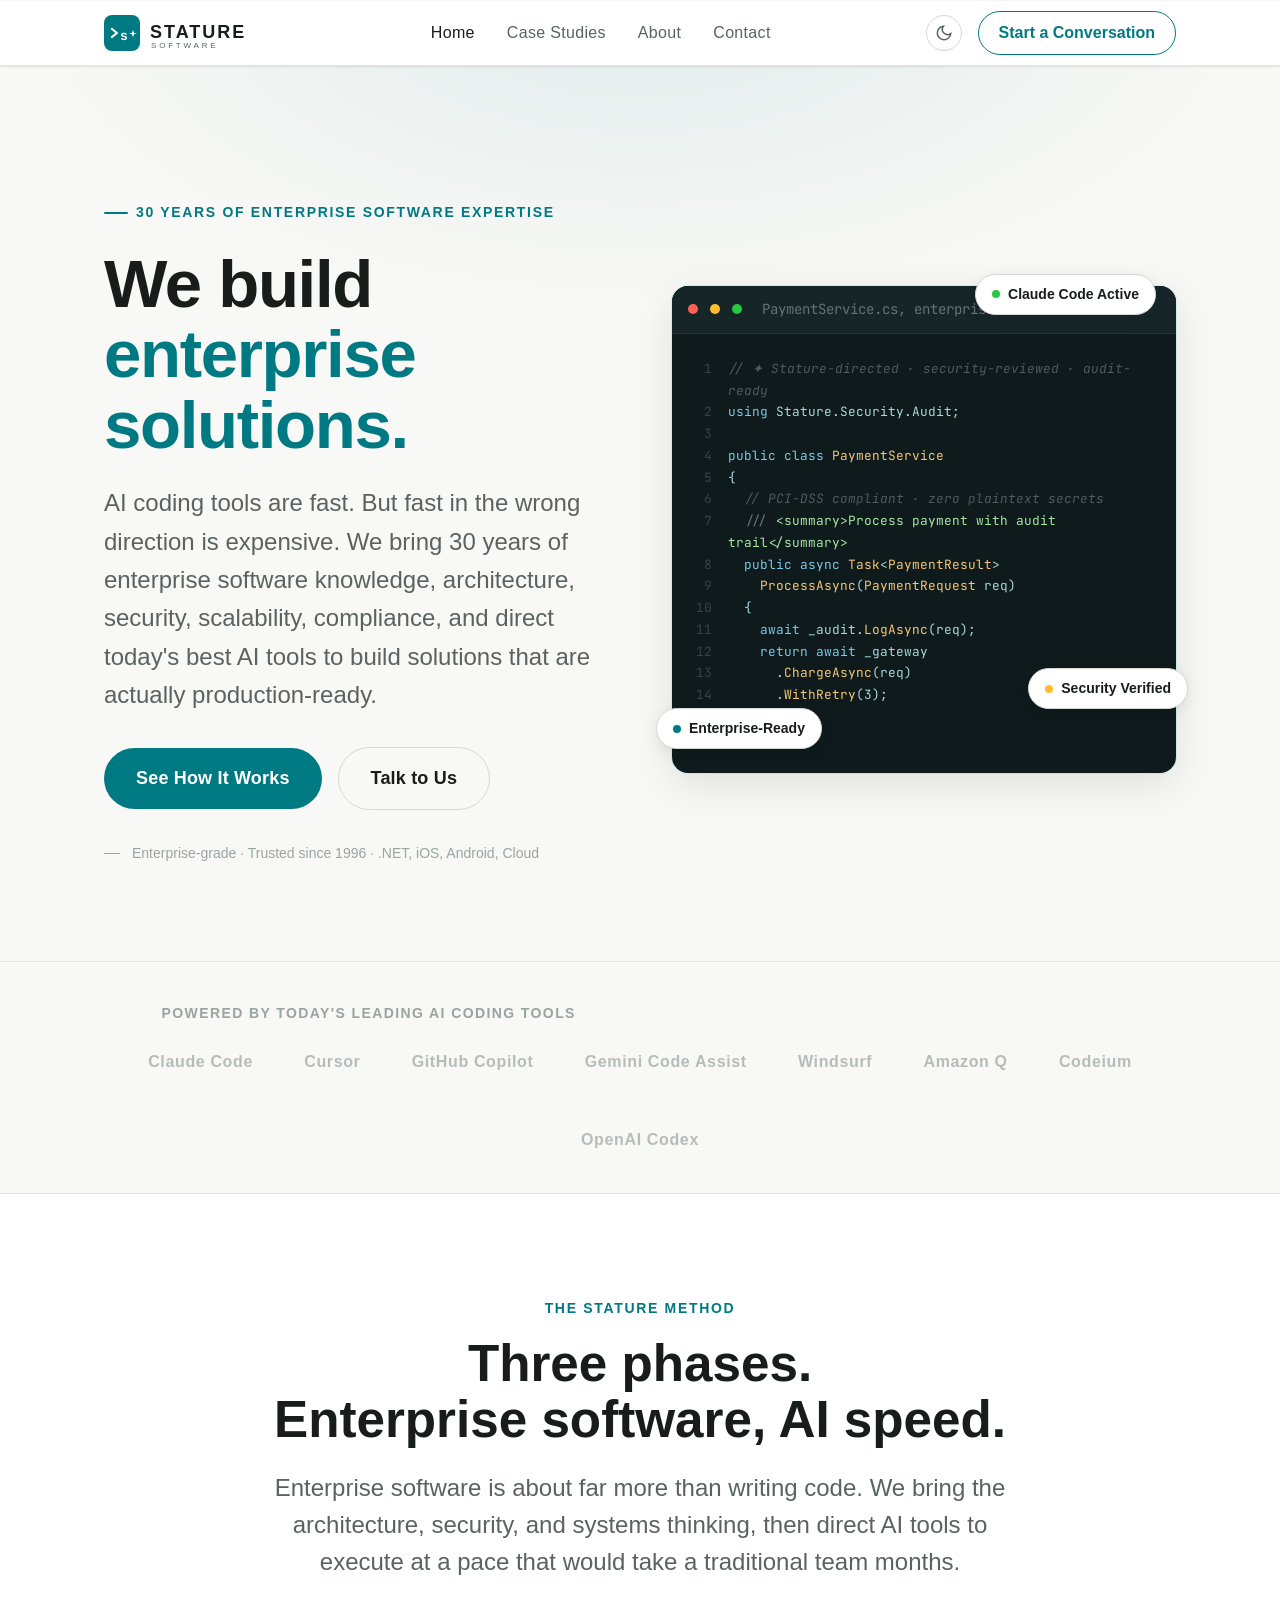
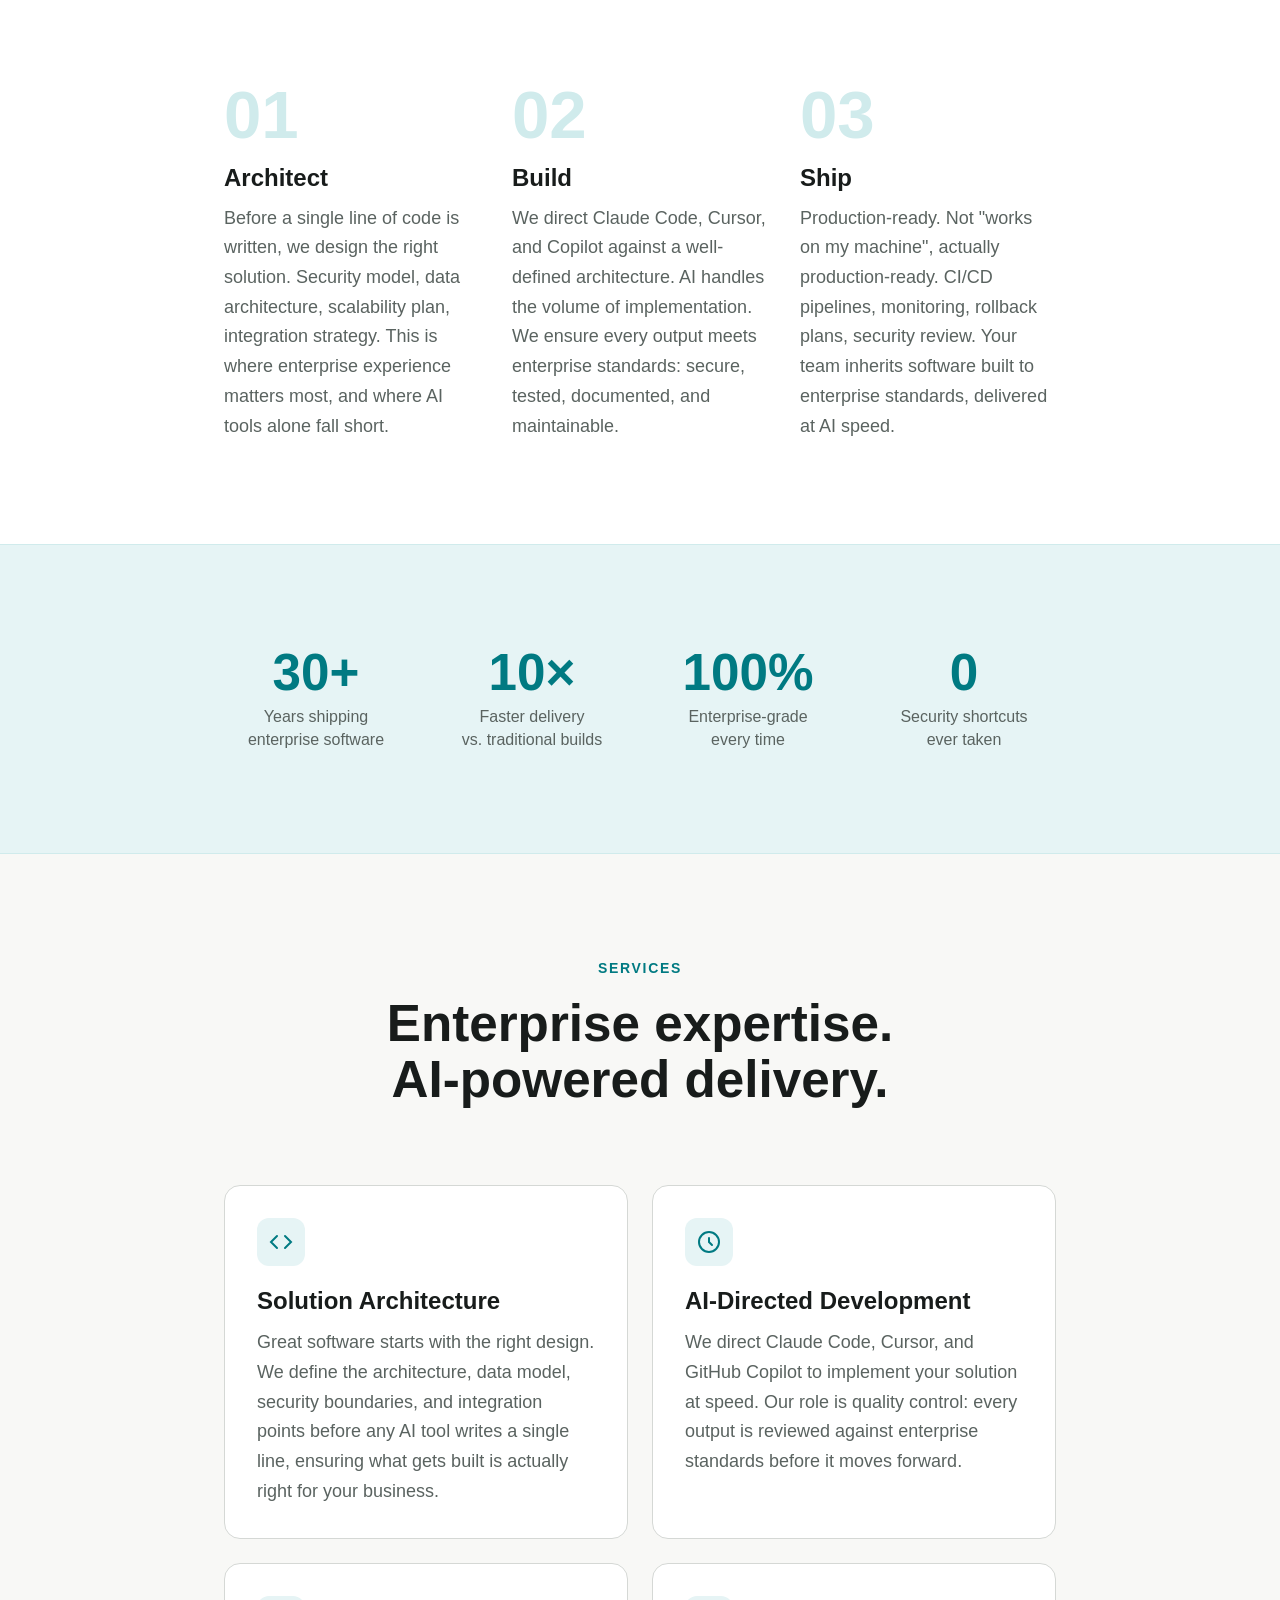
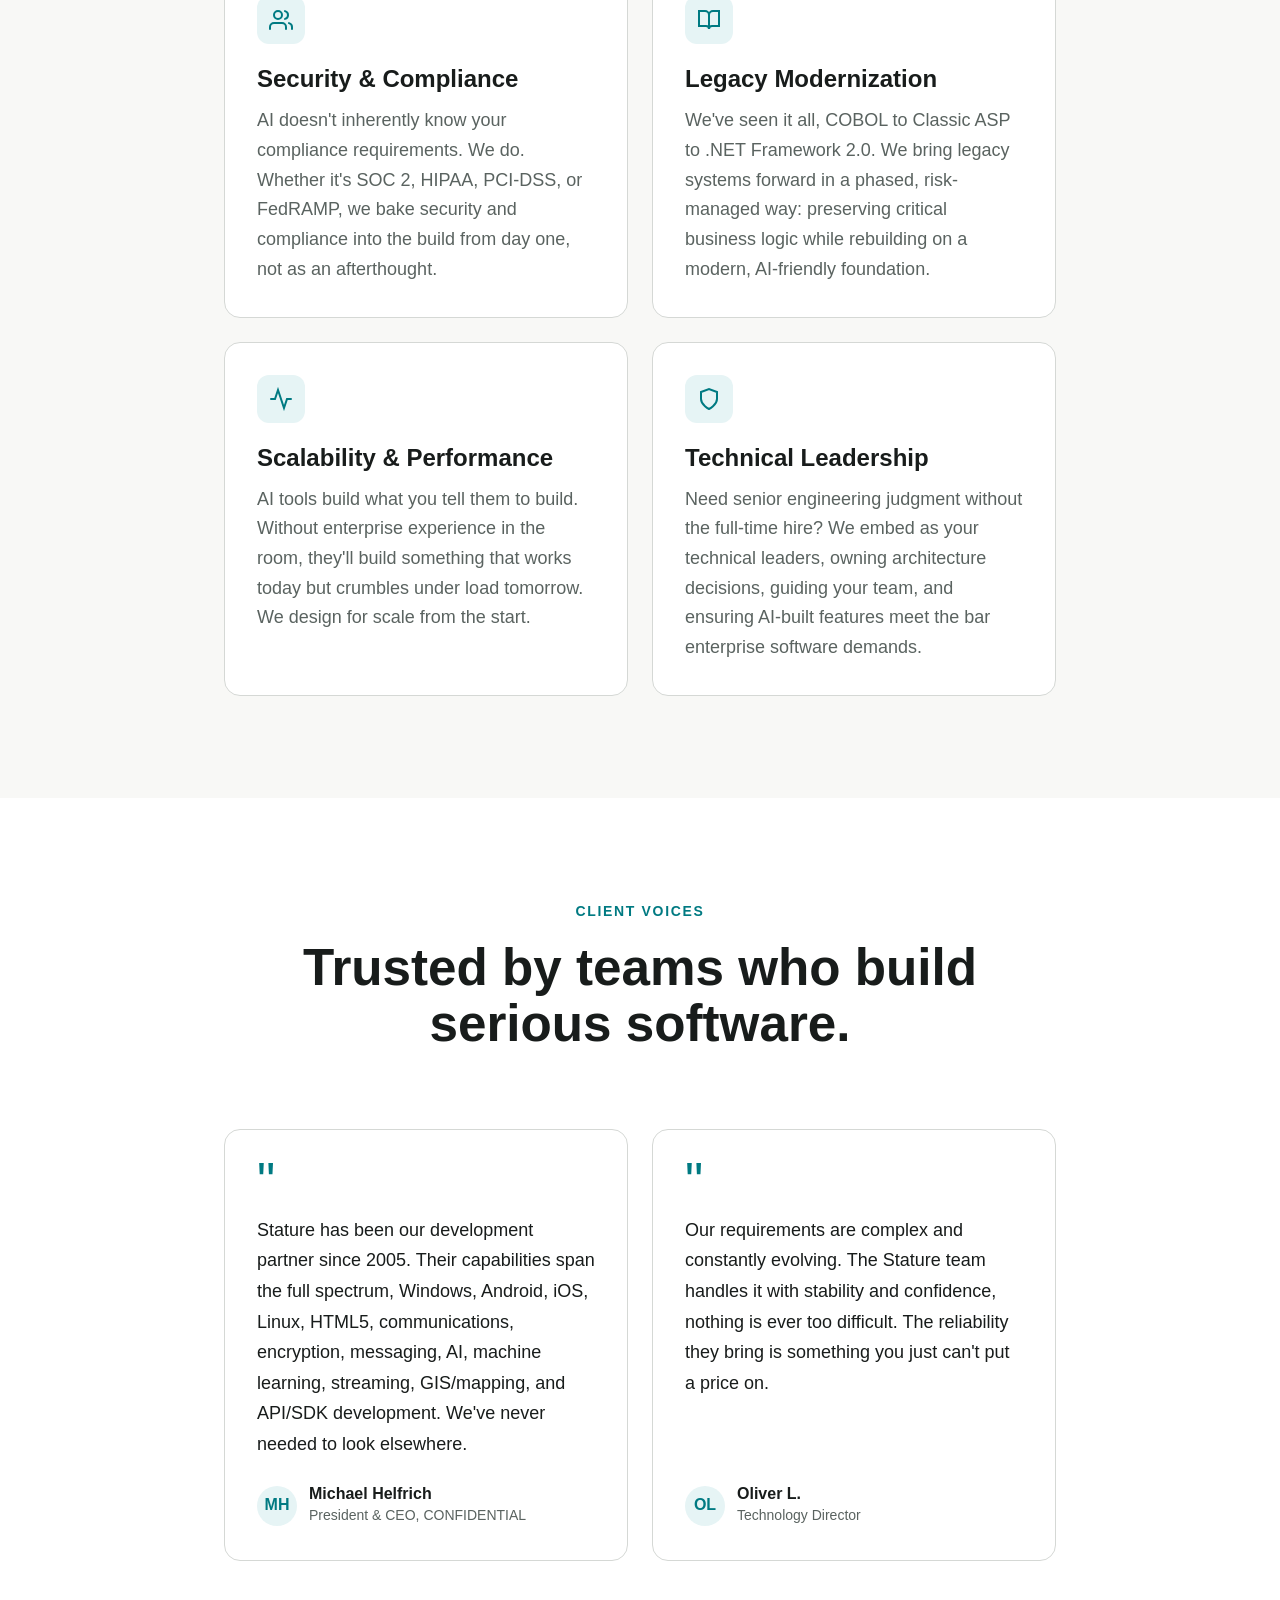
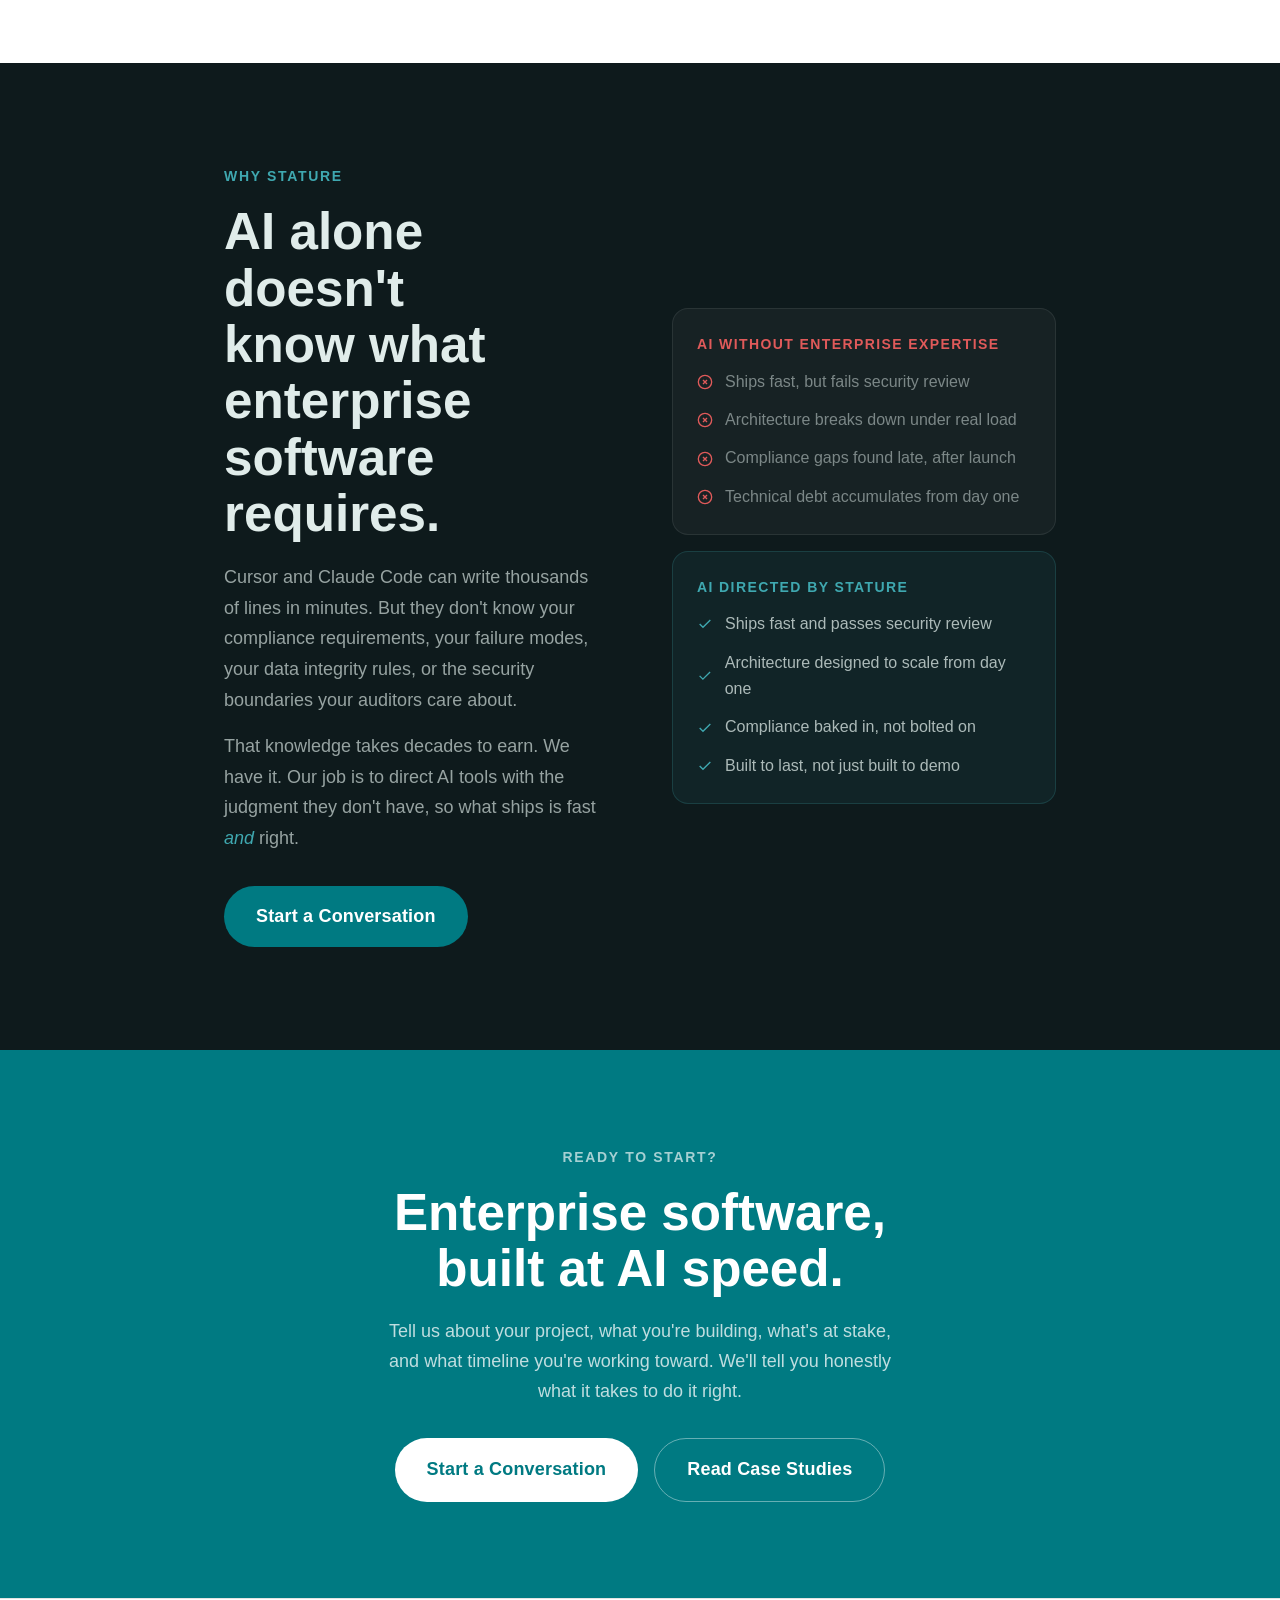
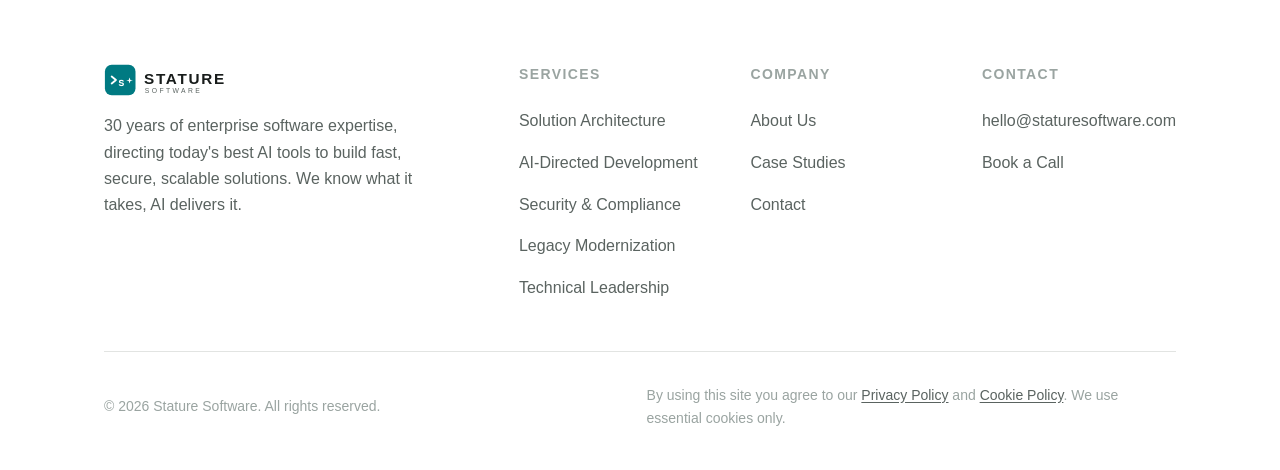
==== commit 211a1334: "Remove em dashes from all content" ====
--- a/index.html
+++ b/index.html
@@ -18,9 +18,9 @@
 
   <meta charset="UTF-8">
   <meta name="viewport" content="width=device-width, initial-scale=1.0">
-  <title>Stature Software — Enterprise Software Expertise, AI Speed</title>
-  <meta name="description" content="30 years of enterprise software expertise. We know what it takes to build secure, scalable, production-ready systems — and we direct today's best AI coding tools to build them fast.">
-  <meta property="og:title" content="Stature Software — Enterprise Software Expertise, AI Speed">
+  <title>Stature Software, Enterprise Software Expertise, AI Speed</title>
+  <meta name="description" content="30 years of enterprise software expertise. We know what it takes to build secure, scalable, production-ready systems, and we direct today's best AI coding tools to build them fast.">
+  <meta property="og:title" content="Stature Software, Enterprise Software Expertise, AI Speed">
   <meta property="og:description" content="AI can write code fast. We make sure it writes the right code. 30 years of enterprise software knowledge directing Claude Code, Cursor, and GitHub Copilot to build secure, scalable solutions.">
   <meta property="og:type" content="website">
   <meta property="og:url" content="https://staturesoftware.com">
@@ -37,7 +37,7 @@
   <link rel="stylesheet" href="css/reveal.css">
 
   <script>
-    // Prevent FOUC — set theme before paint
+    // Prevent FOUC, set theme before paint
     (function(){
       var t =
         (matchMedia('(prefers-color-scheme: dark)').matches ? 'dark' : 'light');
@@ -125,7 +125,7 @@
           <em>enterprise solutions.</em>
         </h1>
         <p class="hero__body" data-reveal data-delay="2">
-          AI coding tools are fast. But fast in the wrong direction is expensive. We bring 30 years of enterprise software knowledge — architecture, security, scalability, compliance — and direct today's best AI tools to build solutions that are actually production-ready.
+          AI coding tools are fast. But fast in the wrong direction is expensive. We bring 30 years of enterprise software knowledge, architecture, security, scalability, compliance, and direct today's best AI tools to build solutions that are actually production-ready.
         </p>
         <div class="hero__actions" data-reveal data-delay="3">
           <a href="case-studies.html" class="btn btn--primary btn--lg">See How It Works</a>
@@ -155,7 +155,7 @@
             <span class="code-dot code-dot--red"></span>
             <span class="code-dot code-dot--amber"></span>
             <span class="code-dot code-dot--green"></span>
-            <span class="code-window__filename">PaymentService.cs — enterprise build</span>
+            <span class="code-window__filename">PaymentService.cs, enterprise build</span>
           </div>
           <div class="code-window__body">
             <div class="code-line"><span class="code-num">1</span><span class="code-content tok-comment">// ✦ Stature-directed · security-reviewed · audit-ready</span></div>
@@ -204,21 +204,21 @@
 
 
 <!-- ═══════════════════════════════════════
-     WHAT WE DO — 3 STEPS
+     WHAT WE DO, 3 STEPS
 ════════════════════════════════════════ -->
 <section class="section section--surface" id="process">
   <div class="container container--default">
     <div class="text-center gap-section" data-reveal>
       <p class="section__eyebrow">The Stature Method</p>
       <h2 class="section__title">Three phases.<br>Enterprise software, AI speed.</h2>
-      <p class="section__subtitle">Enterprise software is about far more than writing code. We bring the architecture, security, and systems thinking — then direct AI tools to execute at a pace that would take a traditional team months.</p>
+      <p class="section__subtitle">Enterprise software is about far more than writing code. We bring the architecture, security, and systems thinking, then direct AI tools to execute at a pace that would take a traditional team months.</p>
     </div>
 
     <div class="process-steps">
       <div class="process-step" data-reveal data-delay="1">
         <div class="process-step__number">01</div>
         <h3 class="process-step__title">Architect</h3>
-        <p class="process-step__body">Before a single line of code is written, we design the right solution. Security model, data architecture, scalability plan, integration strategy. This is where enterprise experience matters most — and where AI tools alone fall short.</p>
+        <p class="process-step__body">Before a single line of code is written, we design the right solution. Security model, data architecture, scalability plan, integration strategy. This is where enterprise experience matters most, and where AI tools alone fall short.</p>
       </div>
       <div class="process-step" data-reveal data-delay="2">
         <div class="process-step__number">02</div>
@@ -228,7 +228,7 @@
       <div class="process-step" data-reveal data-delay="3">
         <div class="process-step__number">03</div>
         <h3 class="process-step__title">Ship</h3>
-        <p class="process-step__body">Production-ready. Not "works on my machine" — actually production-ready. CI/CD pipelines, monitoring, rollback plans, security review. Your team inherits software built to enterprise standards, delivered at AI speed.</p>
+        <p class="process-step__body">Production-ready. Not "works on my machine", actually production-ready. CI/CD pipelines, monitoring, rollback plans, security review. Your team inherits software built to enterprise standards, delivered at AI speed.</p>
       </div>
     </div>
   </div>
@@ -279,7 +279,7 @@
           <svg width="24" height="24" viewBox="0 0 24 24" fill="none" stroke="currentColor" stroke-width="2" stroke-linecap="round"><polyline points="16 18 22 12 16 6"/><polyline points="8 6 2 12 8 18"/></svg>
         </div>
         <h3 class="service-card__title">Solution Architecture</h3>
-        <p class="service-card__body">Great software starts with the right design. We define the architecture, data model, security boundaries, and integration points before any AI tool writes a single line — ensuring what gets built is actually right for your business.</p>
+        <p class="service-card__body">Great software starts with the right design. We define the architecture, data model, security boundaries, and integration points before any AI tool writes a single line, ensuring what gets built is actually right for your business.</p>
       </div>
 
       <div class="service-card" data-reveal data-delay="1">
@@ -295,7 +295,7 @@
           <svg width="24" height="24" viewBox="0 0 24 24" fill="none" stroke="currentColor" stroke-width="2" stroke-linecap="round"><path d="M17 21v-2a4 4 0 0 0-4-4H5a4 4 0 0 0-4 4v2"/><circle cx="9" cy="7" r="4"/><path d="M23 21v-2a4 4 0 0 0-3-3.87"/><path d="M16 3.13a4 4 0 0 1 0 7.75"/></svg>
         </div>
         <h3 class="service-card__title">Security &amp; Compliance</h3>
-        <p class="service-card__body">AI doesn't inherently know your compliance requirements. We do. Whether it's SOC 2, HIPAA, PCI-DSS, or FedRAMP, we bake security and compliance into the build from day one — not as an afterthought.</p>
+        <p class="service-card__body">AI doesn't inherently know your compliance requirements. We do. Whether it's SOC 2, HIPAA, PCI-DSS, or FedRAMP, we bake security and compliance into the build from day one, not as an afterthought.</p>
       </div>
 
       <div class="service-card" data-reveal>
@@ -303,7 +303,7 @@
           <svg width="24" height="24" viewBox="0 0 24 24" fill="none" stroke="currentColor" stroke-width="2" stroke-linecap="round"><path d="M2 3h6a4 4 0 0 1 4 4v14a3 3 0 0 0-3-3H2z"/><path d="M22 3h-6a4 4 0 0 0-4 4v14a3 3 0 0 1 3-3h7z"/></svg>
         </div>
         <h3 class="service-card__title">Legacy Modernization</h3>
-        <p class="service-card__body">We've seen it all — COBOL to Classic ASP to .NET Framework 2.0. We bring legacy systems forward in a phased, risk-managed way: preserving critical business logic while rebuilding on a modern, AI-friendly foundation.</p>
+        <p class="service-card__body">We've seen it all, COBOL to Classic ASP to .NET Framework 2.0. We bring legacy systems forward in a phased, risk-managed way: preserving critical business logic while rebuilding on a modern, AI-friendly foundation.</p>
       </div>
 
       <div class="service-card" data-reveal data-delay="1">
@@ -319,7 +319,7 @@
           <svg width="24" height="24" viewBox="0 0 24 24" fill="none" stroke="currentColor" stroke-width="2" stroke-linecap="round"><path d="M12 22s8-4 8-10V5l-8-3-8 3v7c0 6 8 10 8 10z"/></svg>
         </div>
         <h3 class="service-card__title">Technical Leadership</h3>
-        <p class="service-card__body">Need senior engineering judgment without the full-time hire? We embed as your technical leaders — owning architecture decisions, guiding your team, and ensuring AI-built features meet the bar enterprise software demands.</p>
+        <p class="service-card__body">Need senior engineering judgment without the full-time hire? We embed as your technical leaders, owning architecture decisions, guiding your team, and ensuring AI-built features meet the bar enterprise software demands.</p>
       </div>
 
     </div>
@@ -339,7 +339,7 @@
 
     <div class="testimonials-grid">
       <div class="testimonial-card" data-reveal>
-        <p class="testimonial-card__quote">Stature has been our development partner since 2005. Their capabilities span the full spectrum — Windows, Android, iOS, Linux, HTML5, communications, encryption, messaging, AI, machine learning, streaming, GIS/mapping, and API/SDK development. We've never needed to look elsewhere.</p>
+        <p class="testimonial-card__quote">Stature has been our development partner since 2005. Their capabilities span the full spectrum, Windows, Android, iOS, Linux, HTML5, communications, encryption, messaging, AI, machine learning, streaming, GIS/mapping, and API/SDK development. We've never needed to look elsewhere.</p>
         <div class="testimonial-card__author">
           <div class="testimonial-card__avatar">MH</div>
           <div>
@@ -350,7 +350,7 @@
       </div>
 
       <div class="testimonial-card" data-reveal data-delay="1">
-        <p class="testimonial-card__quote">Our requirements are complex and constantly evolving. The Stature team handles it with stability and confidence — nothing is ever too difficult. The reliability they bring is something you just can't put a price on.</p>
+        <p class="testimonial-card__quote">Our requirements are complex and constantly evolving. The Stature team handles it with stability and confidence, nothing is ever too difficult. The reliability they bring is something you just can't put a price on.</p>
         <div class="testimonial-card__author">
           <div class="testimonial-card__avatar">OL</div>
           <div>
@@ -365,7 +365,7 @@
 
 
 <!-- ═══════════════════════════════════════
-     WHY NOW — AI INFLECTION POINT
+     WHY NOW, AI INFLECTION POINT
 ════════════════════════════════════════ -->
 <section class="section section--dark" id="why-now">
   <div class="container container--default">
@@ -377,7 +377,7 @@
           Cursor and Claude Code can write thousands of lines in minutes. But they don't know your compliance requirements, your failure modes, your data integrity rules, or the security boundaries your auditors care about.
         </p>
         <p style="color:rgba(224,236,234,0.65); font-size:var(--text-base); line-height:1.7; margin-top:var(--space-4); max-width:52ch;">
-          That knowledge takes decades to earn. We have it. Our job is to direct AI tools with the judgment they don't have — so what ships is fast <em style="color:#3fa8b0;">and</em> right.
+          That knowledge takes decades to earn. We have it. Our job is to direct AI tools with the judgment they don't have, so what ships is fast <em style="color:#3fa8b0;">and</em> right.
         </p>
         <a href="contact.html" class="btn btn--primary btn--lg" style="margin-top:var(--space-8);">Start a Conversation</a>
       </div>
@@ -397,7 +397,7 @@
               </div>
               <div style="display:flex; align-items:center; gap:var(--space-3); color:rgba(224,236,234,0.5); font-size:var(--text-sm);">
                 <svg width="16" height="16" viewBox="0 0 24 24" fill="none" stroke="#e05a5a" stroke-width="2"><circle cx="12" cy="12" r="10"/><path d="M15 9l-6 6M9 9l6 6"/></svg>
-                Compliance gaps found late — after launch
+                Compliance gaps found late, after launch
               </div>
               <div style="display:flex; align-items:center; gap:var(--space-3); color:rgba(224,236,234,0.5); font-size:var(--text-sm);">
                 <svg width="16" height="16" viewBox="0 0 24 24" fill="none" stroke="#e05a5a" stroke-width="2"><circle cx="12" cy="12" r="10"/><path d="M15 9l-6 6M9 9l6 6"/></svg>
@@ -440,7 +440,7 @@
   <div class="container container--narrow">
     <p class="cta-band__eyebrow">Ready to start?</p>
     <h2 class="cta-band__title">Enterprise software, built at AI speed.</h2>
-    <p class="cta-band__subtitle">Tell us about your project — what you're building, what's at stake, and what timeline you're working toward. We'll tell you honestly what it takes to do it right.</p>
+    <p class="cta-band__subtitle">Tell us about your project, what you're building, what's at stake, and what timeline you're working toward. We'll tell you honestly what it takes to do it right.</p>
     <div style="display:flex; justify-content:center; gap:var(--space-4); flex-wrap:wrap;">
       <a href="contact.html" class="btn btn--white btn--lg">Start a Conversation</a>
       <a href="case-studies.html" class="btn btn--white-outline btn--lg">Read Case Studies</a>
@@ -477,7 +477,7 @@
   <text x="47" y="35" font-family="Cabinet Grotesk, Helvetica Neue, sans-serif" font-size="8" font-weight="500" letter-spacing="2.8" fill="var(--color-text-muted)">SOFTWARE</text>
 </svg>
         </a>
-        <p class="footer__brand-desc">30 years of enterprise software expertise, directing today's best AI tools to build fast, secure, scalable solutions. We know what it takes — AI delivers it.</p>
+        <p class="footer__brand-desc">30 years of enterprise software expertise, directing today's best AI tools to build fast, secure, scalable solutions. We know what it takes, AI delivers it.</p>
       </div>
       <div>
         <p class="footer__col-title">Services</p>
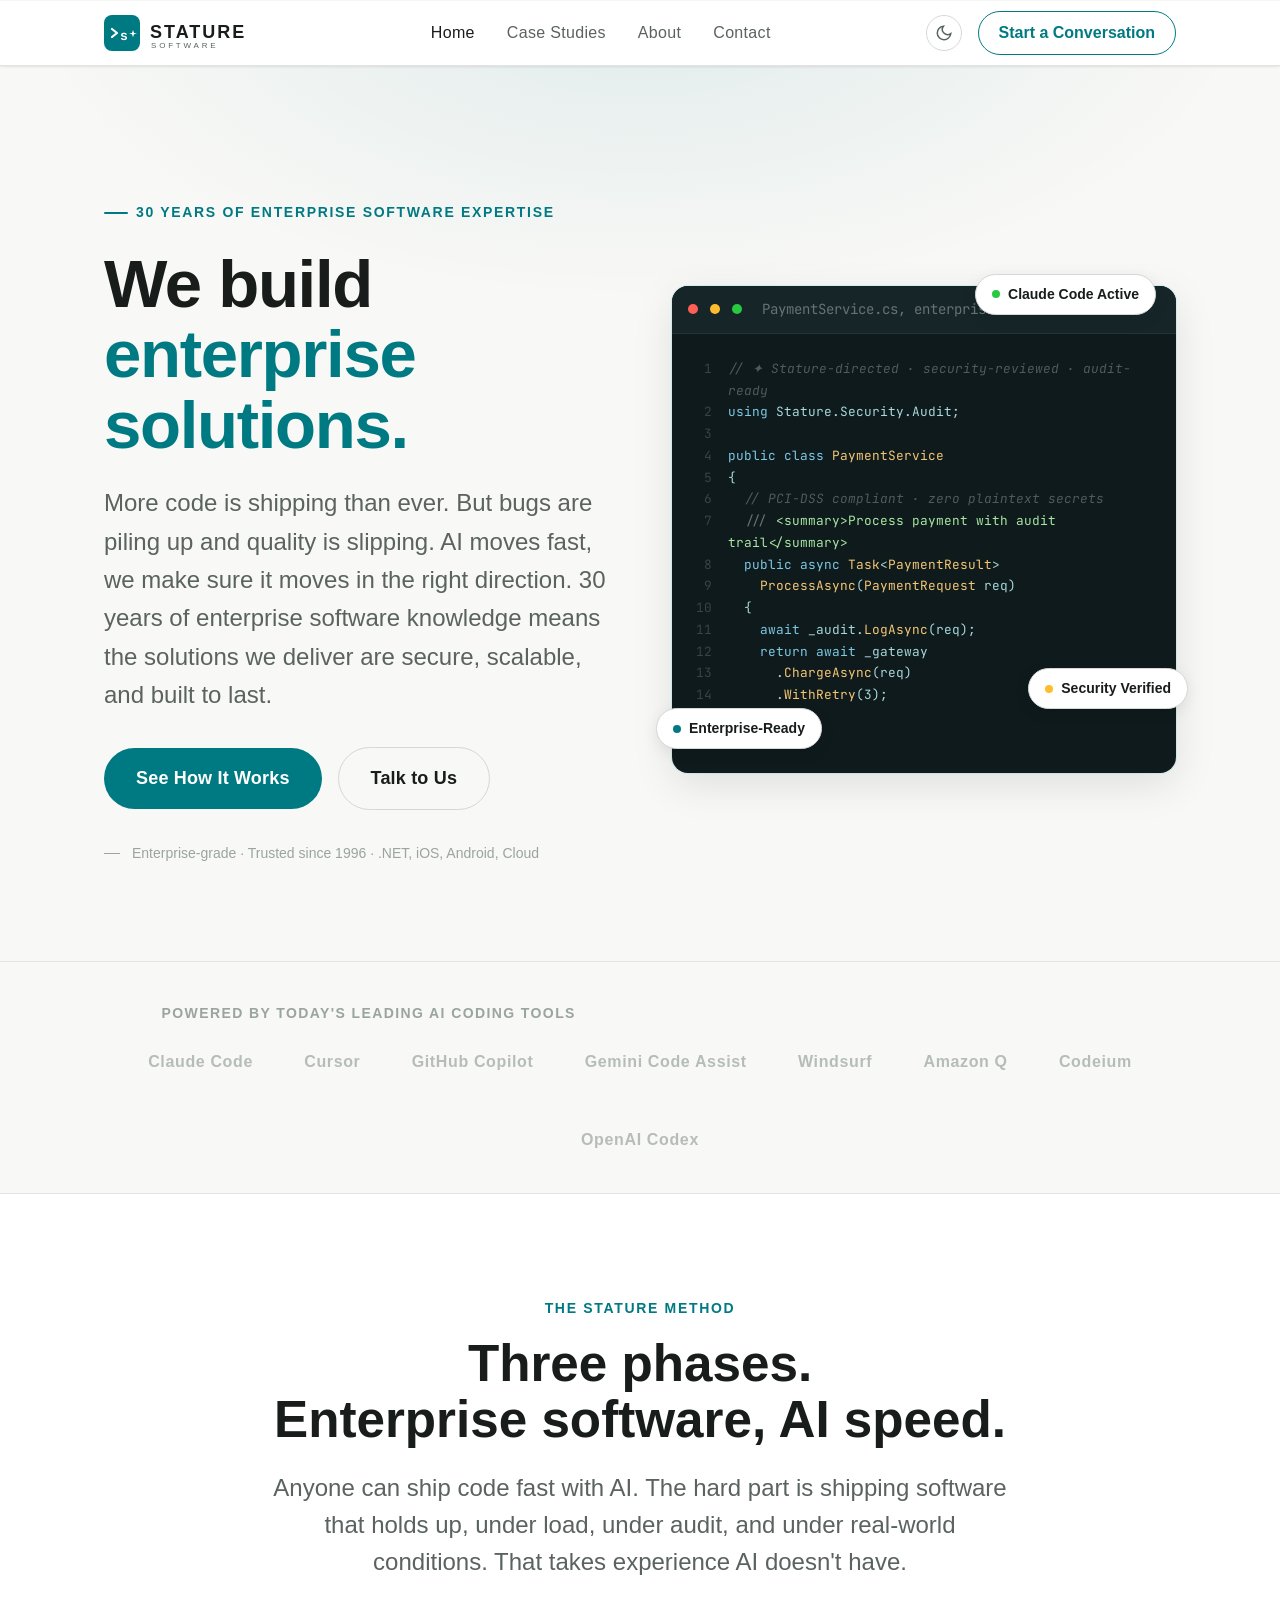
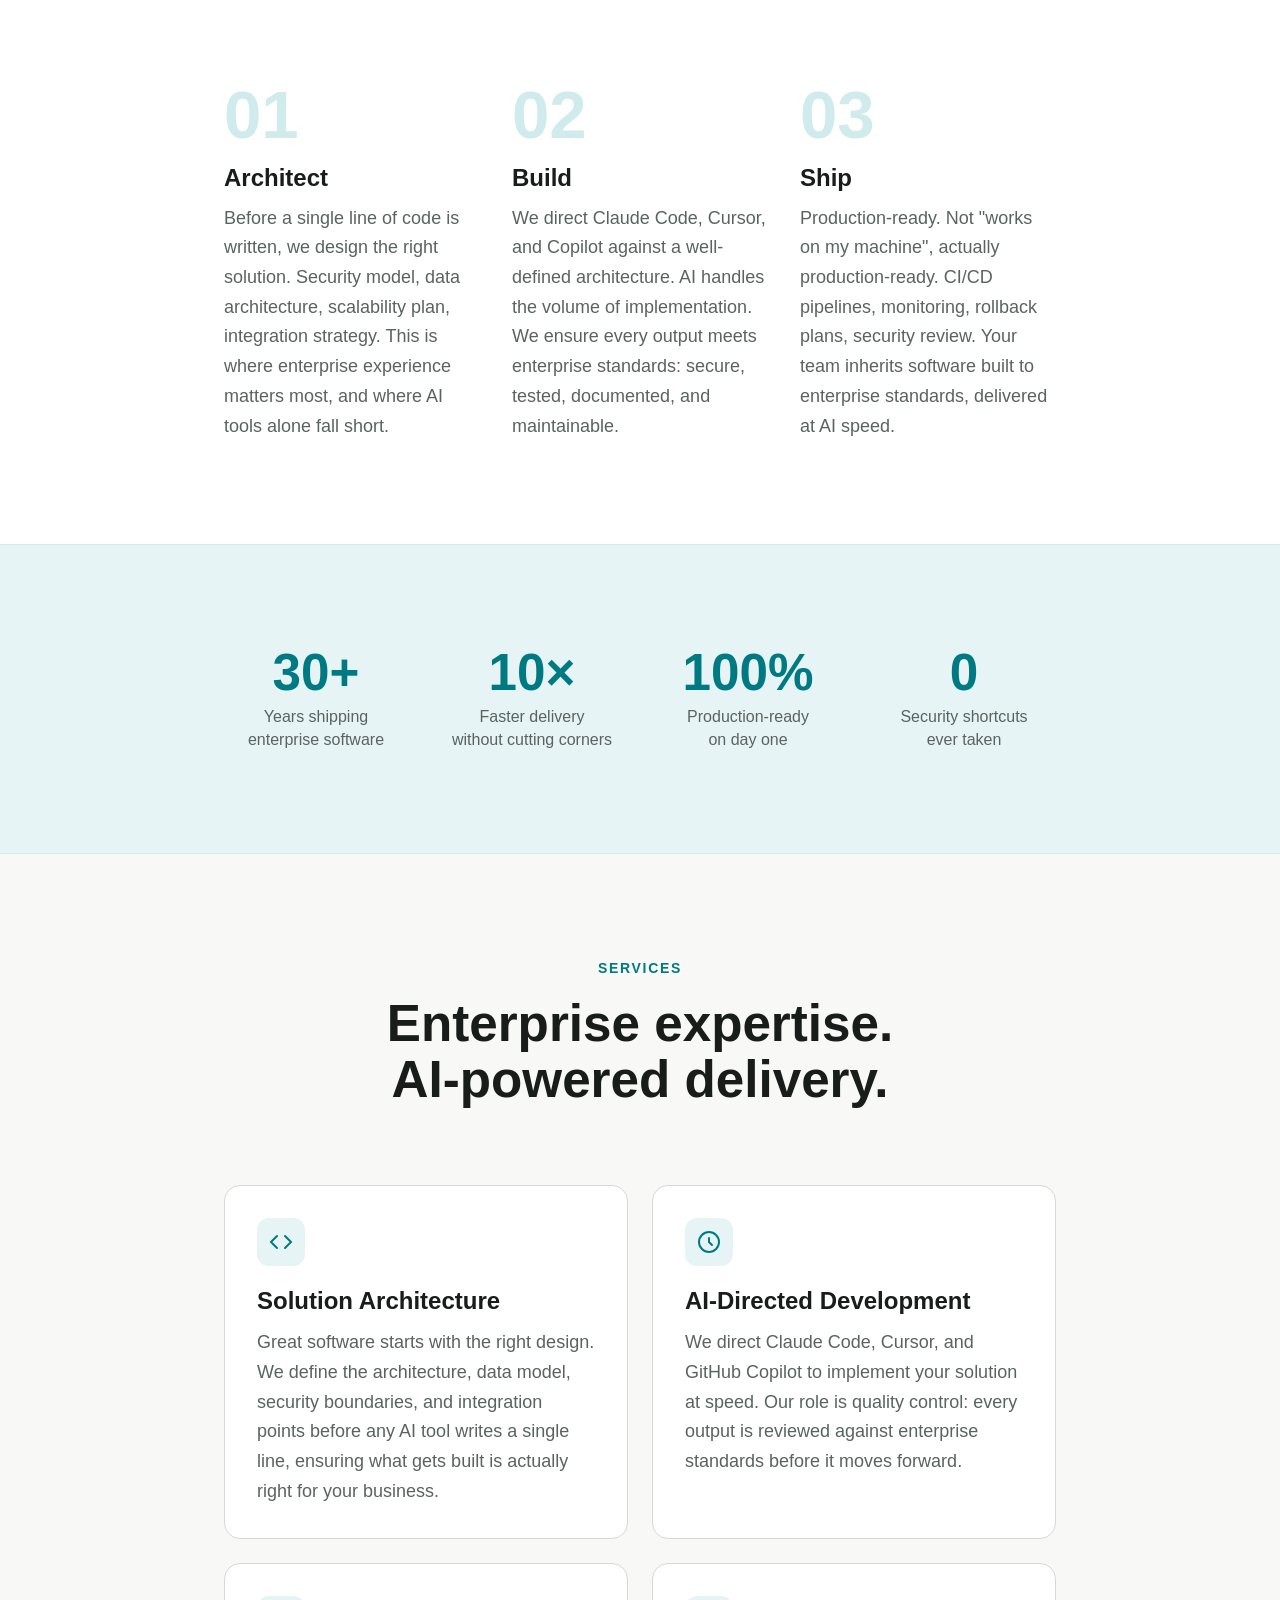
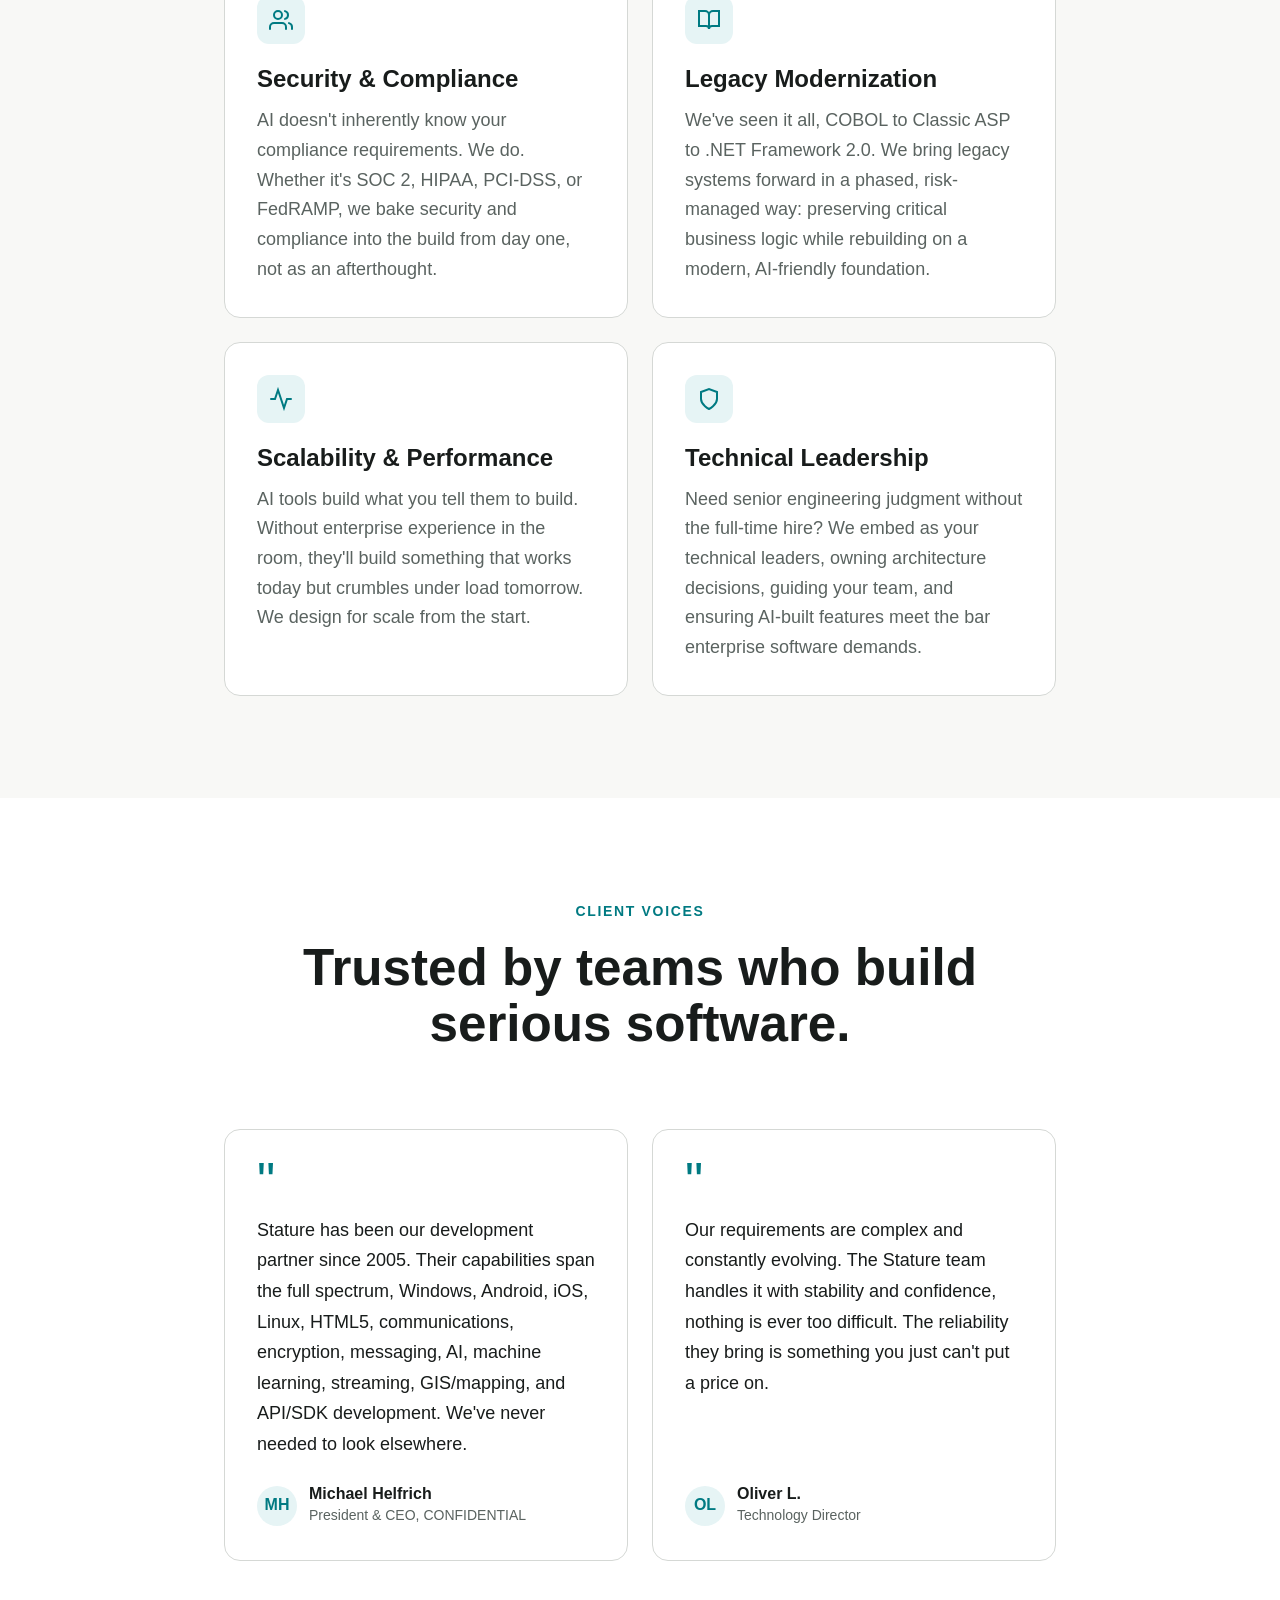
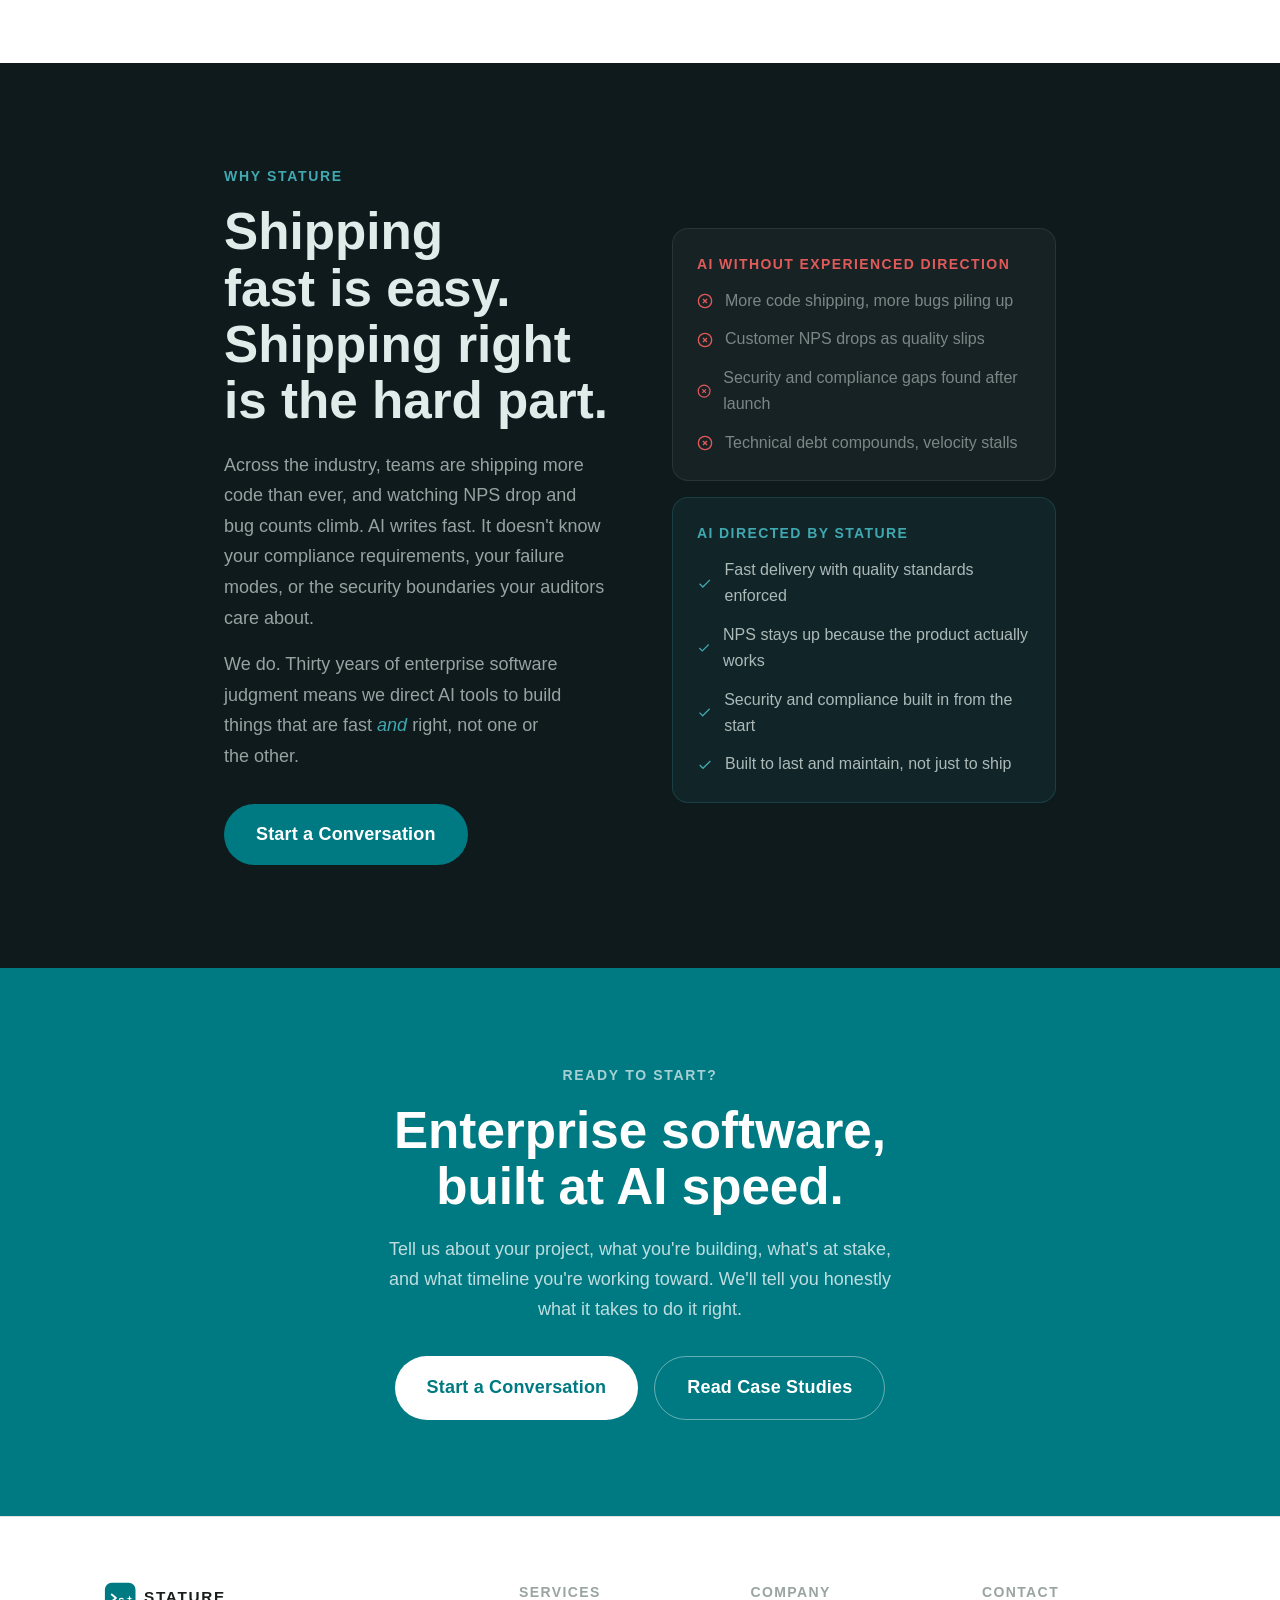
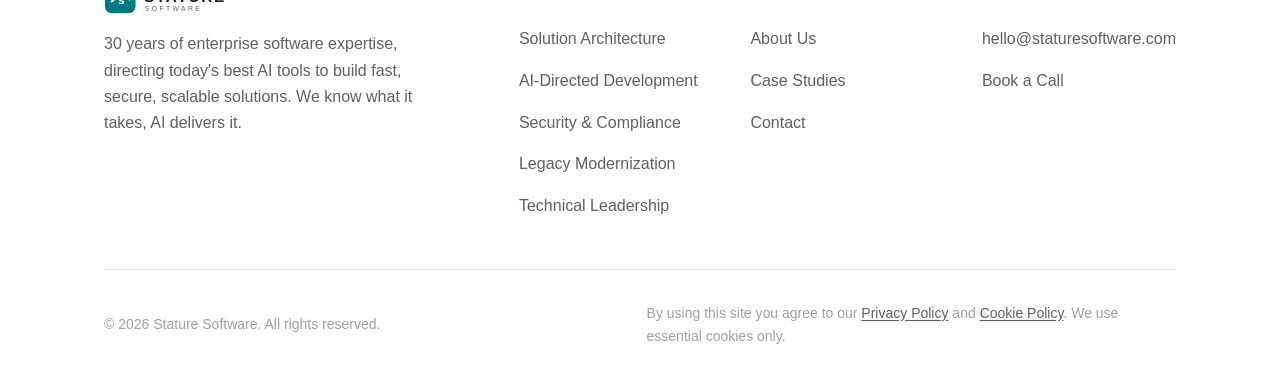
==== commit bea7eef0: "Sharpen messaging: quality over AI speed, NPS/bug industry problem" ====
--- a/index.html
+++ b/index.html
@@ -125,7 +125,7 @@
           <em>enterprise solutions.</em>
         </h1>
         <p class="hero__body" data-reveal data-delay="2">
-          AI coding tools are fast. But fast in the wrong direction is expensive. We bring 30 years of enterprise software knowledge, architecture, security, scalability, compliance, and direct today's best AI tools to build solutions that are actually production-ready.
+          More code is shipping than ever. But bugs are piling up and quality is slipping. AI moves fast, we make sure it moves in the right direction. 30 years of enterprise software knowledge means the solutions we deliver are secure, scalable, and built to last.
         </p>
         <div class="hero__actions" data-reveal data-delay="3">
           <a href="case-studies.html" class="btn btn--primary btn--lg">See How It Works</a>
@@ -211,7 +211,7 @@
     <div class="text-center gap-section" data-reveal>
       <p class="section__eyebrow">The Stature Method</p>
       <h2 class="section__title">Three phases.<br>Enterprise software, AI speed.</h2>
-      <p class="section__subtitle">Enterprise software is about far more than writing code. We bring the architecture, security, and systems thinking, then direct AI tools to execute at a pace that would take a traditional team months.</p>
+      <p class="section__subtitle">Anyone can ship code fast with AI. The hard part is shipping software that holds up, under load, under audit, and under real-world conditions. That takes experience AI doesn't have.</p>
     </div>
 
     <div class="process-steps">
@@ -247,11 +247,11 @@
       </div>
       <div data-reveal data-delay="1">
         <div class="stat__number">10&times;</div>
-        <div class="stat__label">Faster delivery<br>vs. traditional builds</div>
+        <div class="stat__label">Faster delivery<br>without cutting corners</div>
       </div>
       <div data-reveal data-delay="2">
         <div class="stat__number">100%</div>
-        <div class="stat__label">Enterprise-grade<br>every time</div>
+        <div class="stat__label">Production-ready<br>on day one</div>
       </div>
       <div data-reveal data-delay="3">
         <div class="stat__number">0</div>
@@ -372,12 +372,12 @@
     <div style="display:grid; grid-template-columns:1fr 1fr; gap:var(--space-16); align-items:center;">
       <div data-reveal>
         <p class="section__eyebrow" style="color:#3fa8b0;">Why Stature</p>
-        <h2 class="section__title" style="color:#e0ecea; font-size:var(--text-2xl);">AI alone doesn't know what<br>enterprise software requires.</h2>
+        <h2 class="section__title" style="color:#e0ecea; font-size:var(--text-2xl);">Shipping fast is easy.<br>Shipping right is the hard part.</h2>
         <p style="color:rgba(224,236,234,0.65); font-size:var(--text-base); line-height:1.7; margin-top:var(--space-5); max-width:52ch;">
-          Cursor and Claude Code can write thousands of lines in minutes. But they don't know your compliance requirements, your failure modes, your data integrity rules, or the security boundaries your auditors care about.
+          Across the industry, teams are shipping more code than ever, and watching NPS drop and bug counts climb. AI writes fast. It doesn't know your compliance requirements, your failure modes, or the security boundaries your auditors care about.
         </p>
         <p style="color:rgba(224,236,234,0.65); font-size:var(--text-base); line-height:1.7; margin-top:var(--space-4); max-width:52ch;">
-          That knowledge takes decades to earn. We have it. Our job is to direct AI tools with the judgment they don't have, so what ships is fast <em style="color:#3fa8b0;">and</em> right.
+          We do. Thirty years of enterprise software judgment means we direct AI tools to build things that are fast <em style="color:#3fa8b0;">and</em> right, not one or the other.
         </p>
         <a href="contact.html" class="btn btn--primary btn--lg" style="margin-top:var(--space-8);">Start a Conversation</a>
       </div>
@@ -385,23 +385,23 @@
         <!-- Visual: before/after split -->
         <div style="display:flex; flex-direction:column; gap:var(--space-4);">
           <div style="background:rgba(255,255,255,0.04); border:1px solid rgba(255,255,255,0.08); border-radius:var(--radius-xl); padding:var(--space-6);">
-            <div style="font-size:var(--text-xs); font-weight:700; letter-spacing:0.1em; text-transform:uppercase; color:#e05a5a; margin-bottom:var(--space-3);">AI Without Enterprise Expertise</div>
+            <div style="font-size:var(--text-xs); font-weight:700; letter-spacing:0.1em; text-transform:uppercase; color:#e05a5a; margin-bottom:var(--space-3);">AI Without Experienced Direction</div>
             <div style="display:flex; flex-direction:column; gap:var(--space-3);">
               <div style="display:flex; align-items:center; gap:var(--space-3); color:rgba(224,236,234,0.5); font-size:var(--text-sm);">
                 <svg width="16" height="16" viewBox="0 0 24 24" fill="none" stroke="#e05a5a" stroke-width="2"><circle cx="12" cy="12" r="10"/><path d="M15 9l-6 6M9 9l6 6"/></svg>
-                Ships fast, but fails security review
+                More code shipping, more bugs piling up
               </div>
               <div style="display:flex; align-items:center; gap:var(--space-3); color:rgba(224,236,234,0.5); font-size:var(--text-sm);">
                 <svg width="16" height="16" viewBox="0 0 24 24" fill="none" stroke="#e05a5a" stroke-width="2"><circle cx="12" cy="12" r="10"/><path d="M15 9l-6 6M9 9l6 6"/></svg>
-                Architecture breaks down under real load
+                Customer NPS drops as quality slips
               </div>
               <div style="display:flex; align-items:center; gap:var(--space-3); color:rgba(224,236,234,0.5); font-size:var(--text-sm);">
                 <svg width="16" height="16" viewBox="0 0 24 24" fill="none" stroke="#e05a5a" stroke-width="2"><circle cx="12" cy="12" r="10"/><path d="M15 9l-6 6M9 9l6 6"/></svg>
-                Compliance gaps found late, after launch
+                Security and compliance gaps found after launch
               </div>
               <div style="display:flex; align-items:center; gap:var(--space-3); color:rgba(224,236,234,0.5); font-size:var(--text-sm);">
                 <svg width="16" height="16" viewBox="0 0 24 24" fill="none" stroke="#e05a5a" stroke-width="2"><circle cx="12" cy="12" r="10"/><path d="M15 9l-6 6M9 9l6 6"/></svg>
-                Technical debt accumulates from day one
+                Technical debt compounds, velocity stalls
               </div>
             </div>
           </div>
@@ -410,19 +410,19 @@
             <div style="display:flex; flex-direction:column; gap:var(--space-3);">
               <div style="display:flex; align-items:center; gap:var(--space-3); color:rgba(224,236,234,0.75); font-size:var(--text-sm);">
                 <svg width="16" height="16" viewBox="0 0 24 24" fill="none" stroke="#3fa8b0" stroke-width="2"><polyline points="20 6 9 17 4 12"/></svg>
-                Ships fast and passes security review
+                Fast delivery with quality standards enforced
               </div>
               <div style="display:flex; align-items:center; gap:var(--space-3); color:rgba(224,236,234,0.75); font-size:var(--text-sm);">
                 <svg width="16" height="16" viewBox="0 0 24 24" fill="none" stroke="#3fa8b0" stroke-width="2"><polyline points="20 6 9 17 4 12"/></svg>
-                Architecture designed to scale from day one
+                NPS stays up because the product actually works
               </div>
               <div style="display:flex; align-items:center; gap:var(--space-3); color:rgba(224,236,234,0.75); font-size:var(--text-sm);">
                 <svg width="16" height="16" viewBox="0 0 24 24" fill="none" stroke="#3fa8b0" stroke-width="2"><polyline points="20 6 9 17 4 12"/></svg>
-                Compliance baked in, not bolted on
+                Security and compliance built in from the start
               </div>
               <div style="display:flex; align-items:center; gap:var(--space-3); color:rgba(224,236,234,0.75); font-size:var(--text-sm);">
                 <svg width="16" height="16" viewBox="0 0 24 24" fill="none" stroke="#3fa8b0" stroke-width="2"><polyline points="20 6 9 17 4 12"/></svg>
-                Built to last, not just built to demo
+                Built to last and maintain, not just to ship
               </div>
             </div>
           </div>
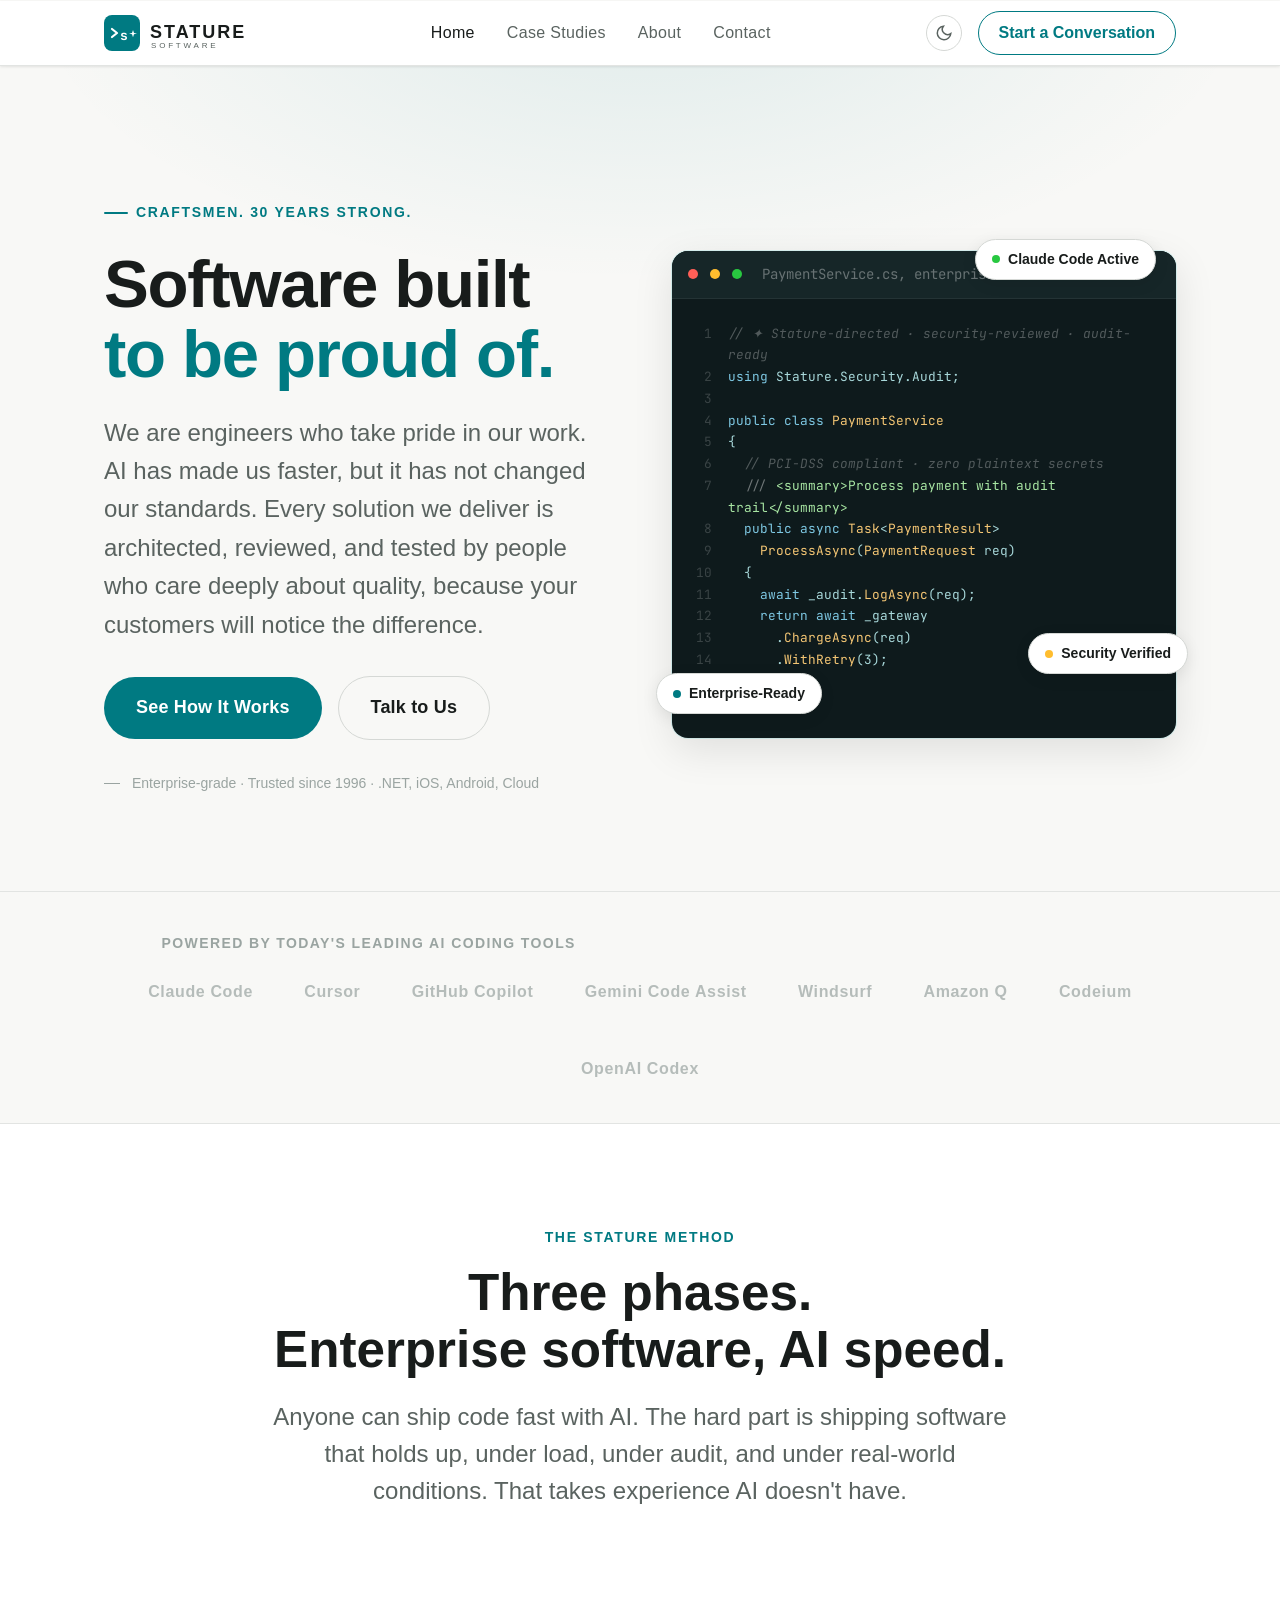
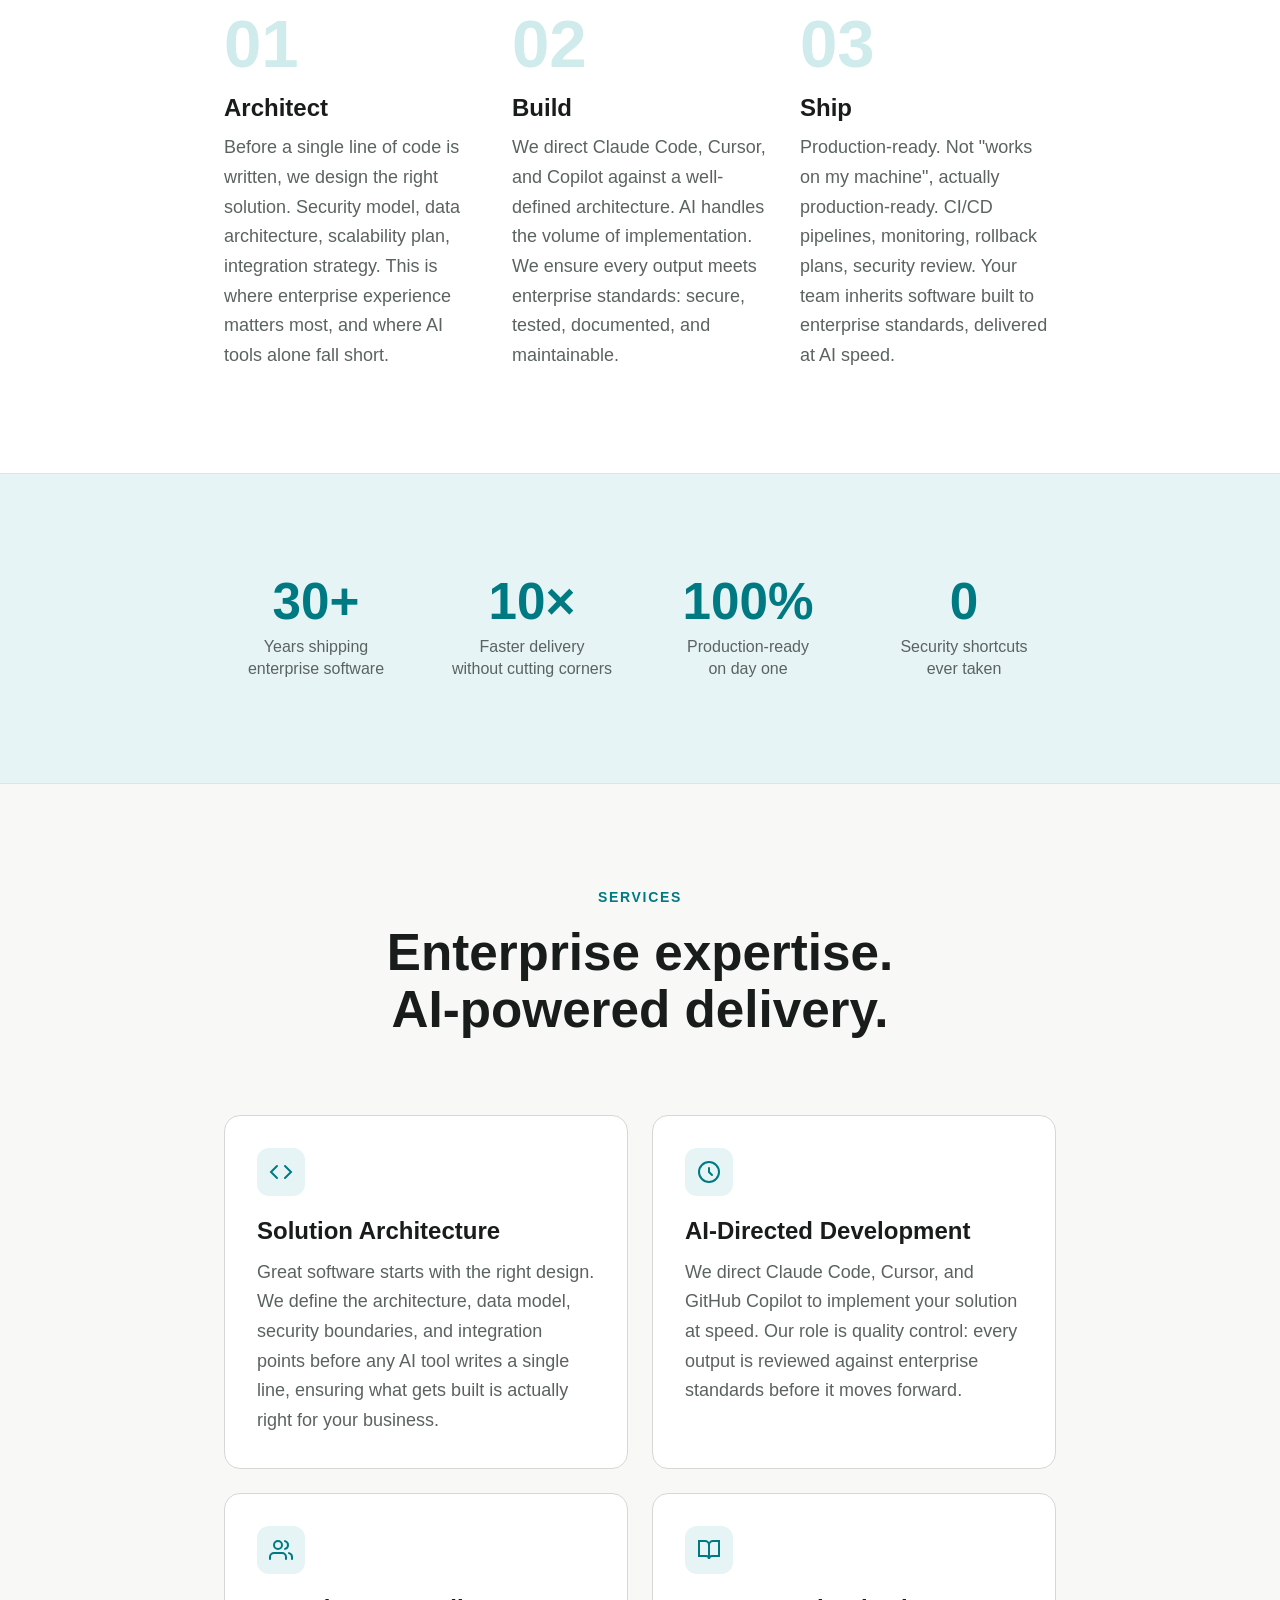
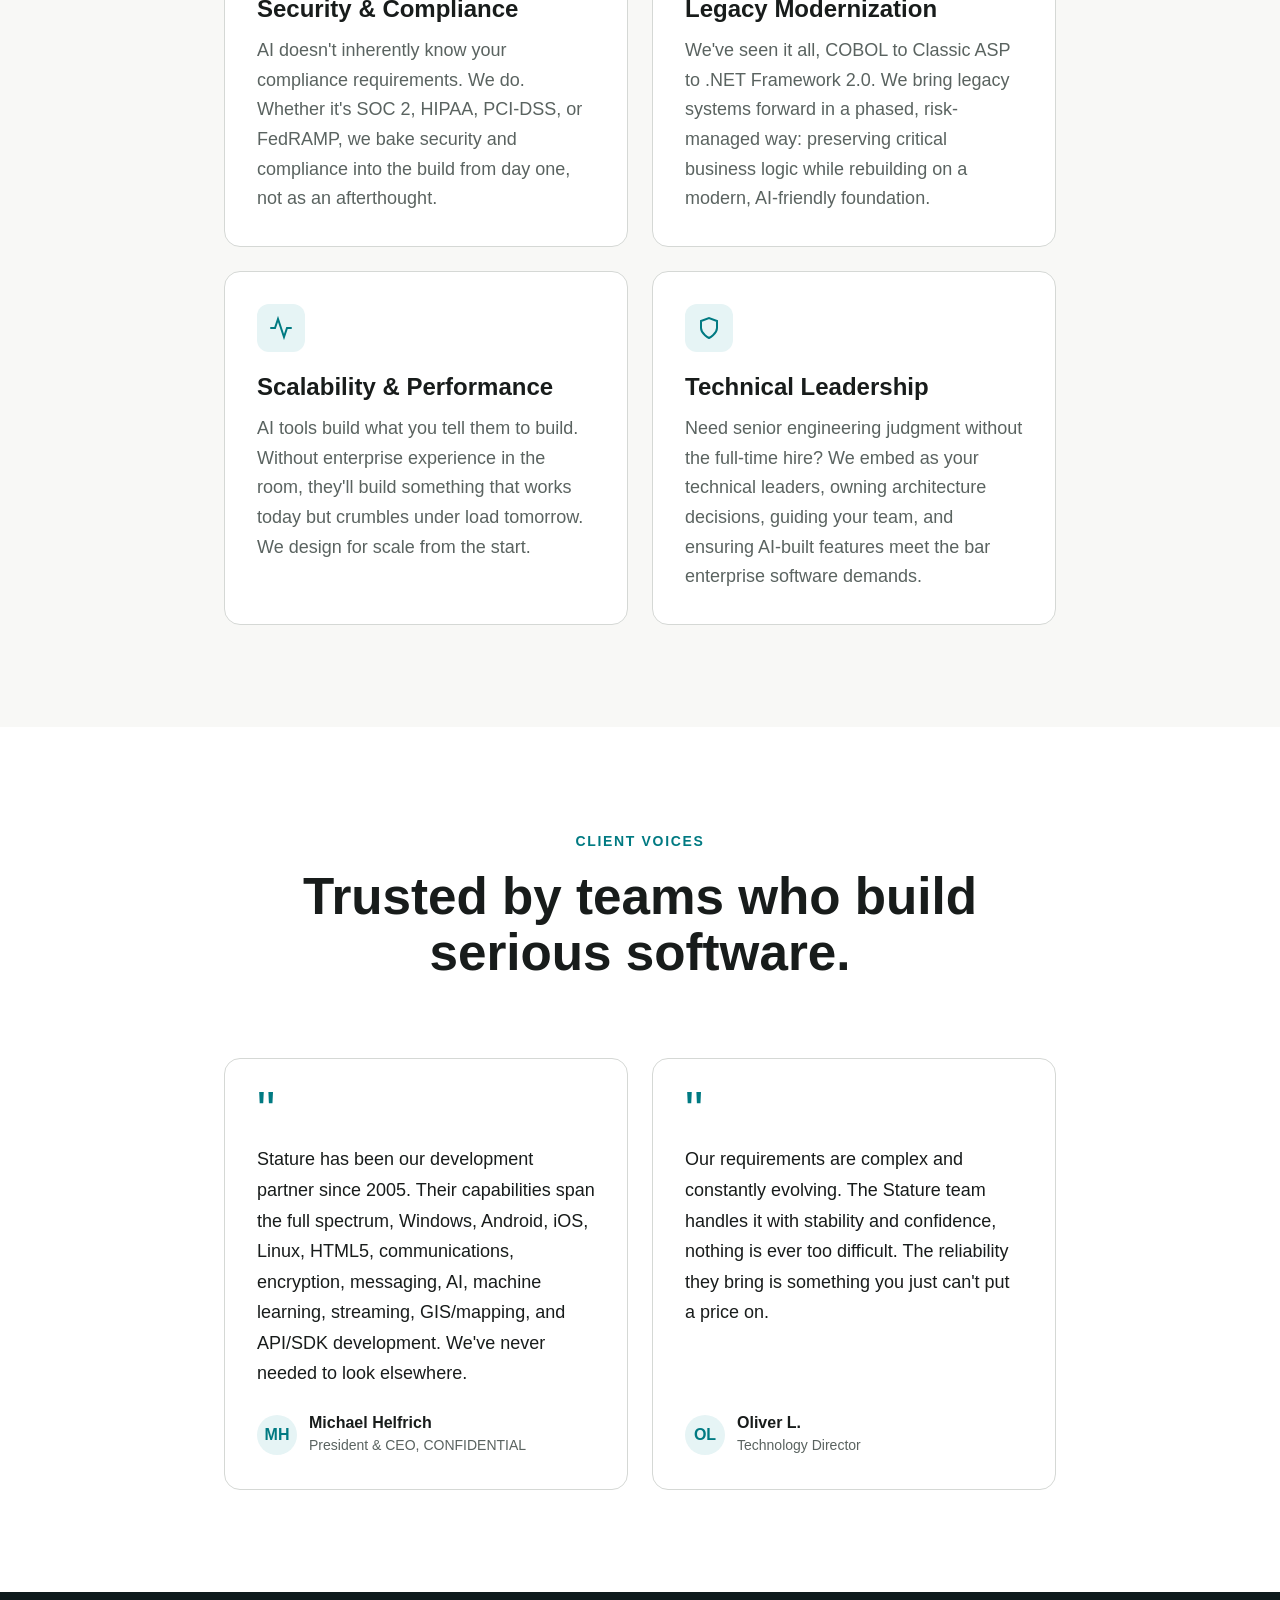
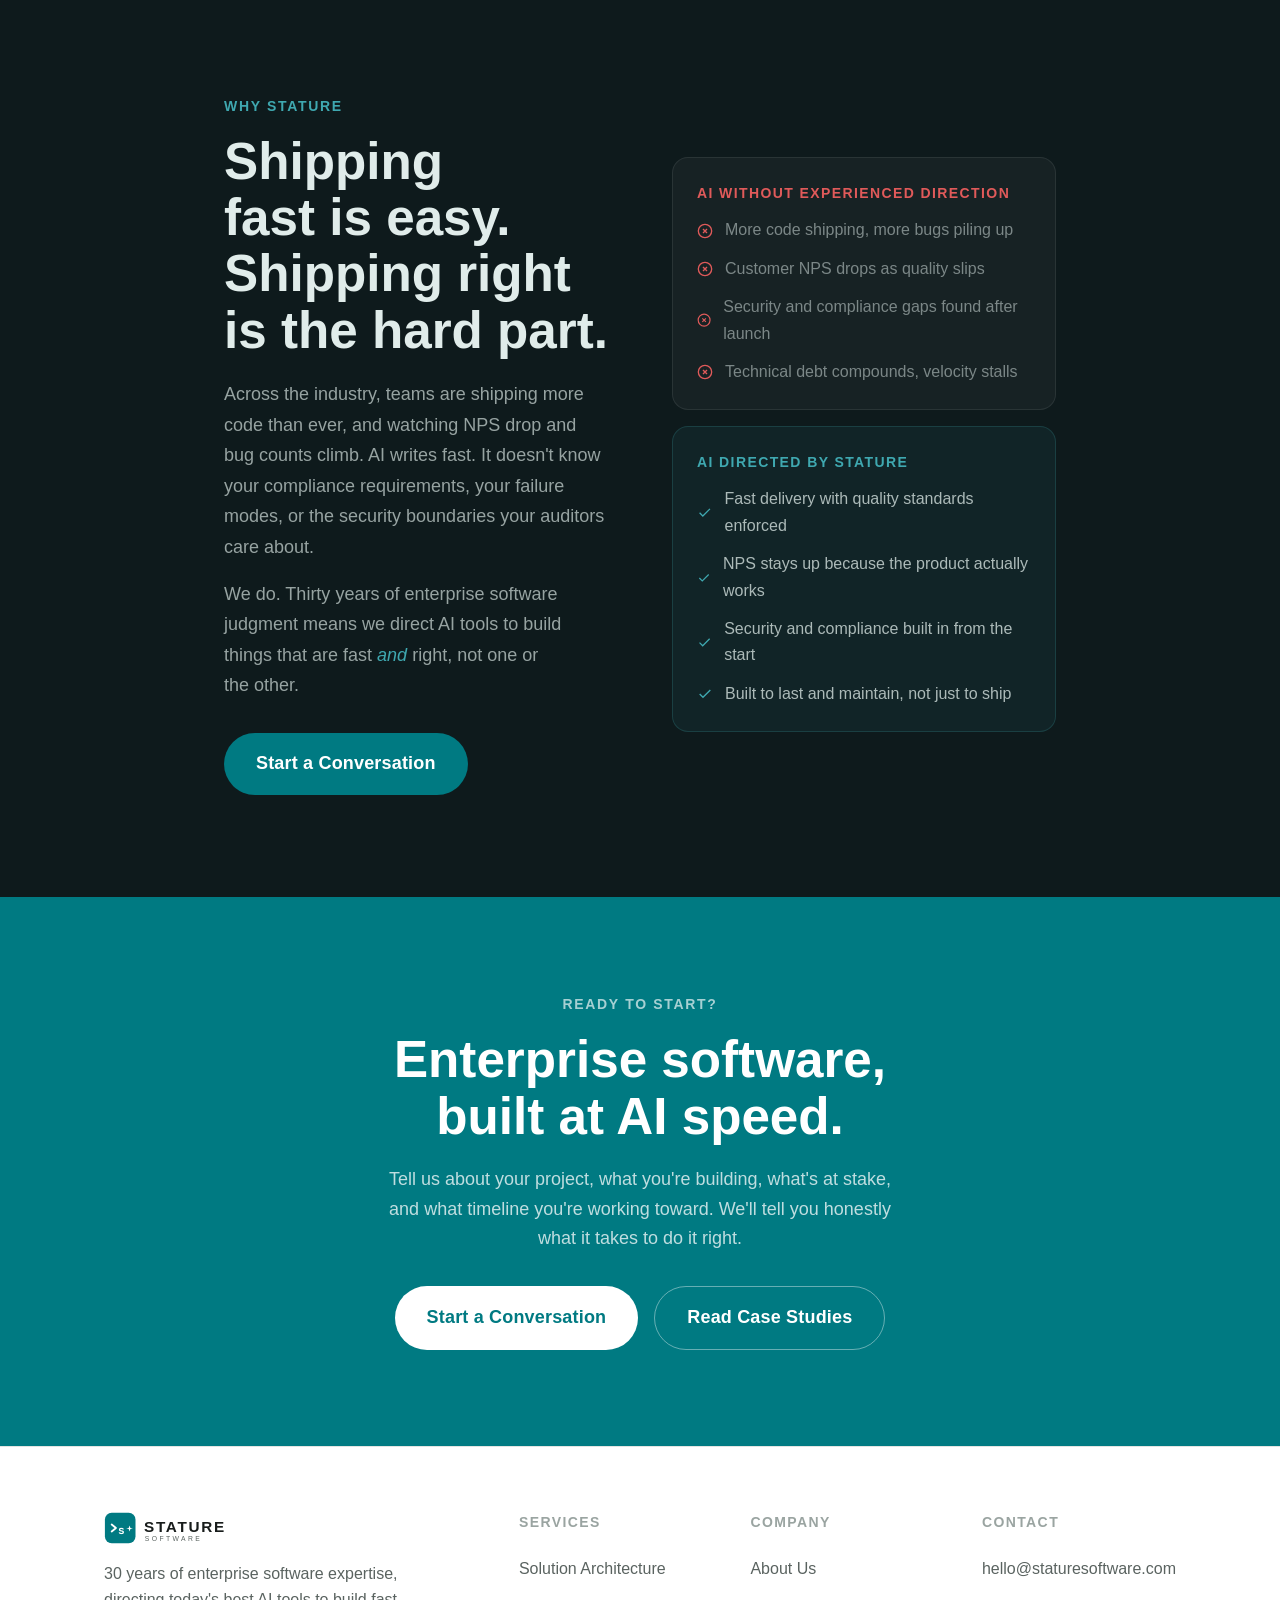
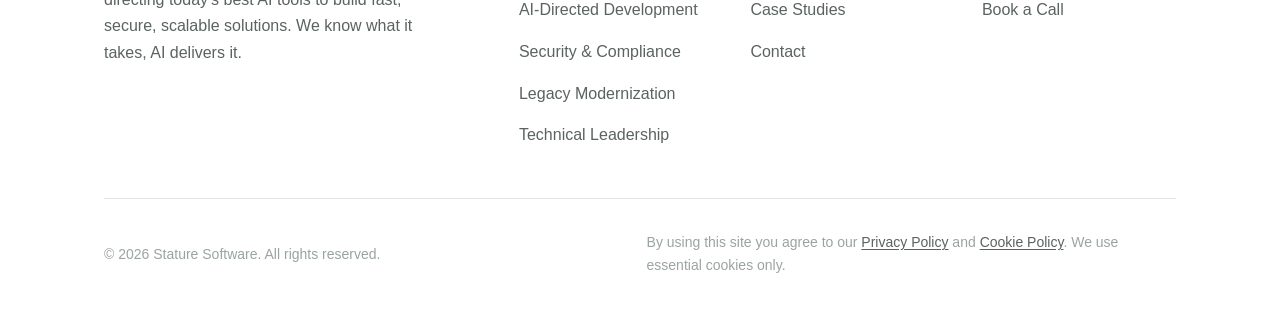
==== commit b81b1110: "New hero copy: craftsmen framing; pin floating badges" ====
--- a/index.html
+++ b/index.html
@@ -43,6 +43,14 @@
         (matchMedia('(prefers-color-scheme: dark)').matches ? 'dark' : 'light');
       document.documentElement.setAttribute('data-theme', t);
     })();
+  </script>
+  <!-- Google tag (gtag.js) -->
+  <script async src="https://www.googletagmanager.com/gtag/js?id=G-ZMT65RPBCW"></script>
+  <script>
+    window.dataLayer = window.dataLayer || [];
+    function gtag(){dataLayer.push(arguments);}
+    gtag('js', new Date());
+    gtag('config', 'G-ZMT65RPBCW');
   </script>
 </head>
 <body>
@@ -119,13 +127,13 @@
 
       <!-- Left: copy -->
       <div>
-        <div class="hero__eyebrow" data-reveal>30 Years of Enterprise Software Expertise</div>
+        <div class="hero__eyebrow" data-reveal>Craftsmen. 30 Years Strong.</div>
         <h1 class="hero__heading" data-reveal data-delay="1">
-          We build<br>
-          <em>enterprise solutions.</em>
+          Software built<br>
+          <em>to be proud of.</em>
         </h1>
         <p class="hero__body" data-reveal data-delay="2">
-          More code is shipping than ever. But bugs are piling up and quality is slipping. AI moves fast, we make sure it moves in the right direction. 30 years of enterprise software knowledge means the solutions we deliver are secure, scalable, and built to last.
+          We are engineers who take pride in our work. AI has made us faster, but it has not changed our standards. Every solution we deliver is architected, reviewed, and tested by people who care deeply about quality, because your customers will notice the difference.
         </p>
         <div class="hero__actions" data-reveal data-delay="3">
           <a href="case-studies.html" class="btn btn--primary btn--lg">See How It Works</a>
--- a/css/style.css
+++ b/css/style.css
@@ -560,19 +560,13 @@
   align-items: center;
   gap: var(--space-2);
   white-space: nowrap;
-  animation: float 4s ease-in-out infinite;
-}
-.hero__pill--1 { top: -12px; right: 20px; animation-delay: 0s; }
-.hero__pill--2 { bottom: 24px; left: -16px; animation-delay: 1.5s; }
-.hero__pill--3 { bottom: 64px; right: -12px; animation-delay: 0.8s; }
+}
+.hero__pill--1 { top: -12px; right: 20px; }
+.hero__pill--2 { bottom: 24px; left: -16px; }
+.hero__pill--3 { bottom: 64px; right: -12px; }
 .hero__pill-dot { width: 8px; height: 8px; border-radius: 50%; background: var(--color-primary); }
 .hero__pill-dot--green { background: #28c840; }
 .hero__pill-dot--amber { background: #ffbd2e; }
-
-@keyframes float {
-  0%, 100% { transform: translateY(0); }
-  50% { transform: translateY(-6px); }
-}
 
 @media (max-width: 900px) {
   .hero__grid { grid-template-columns: 1fr; }
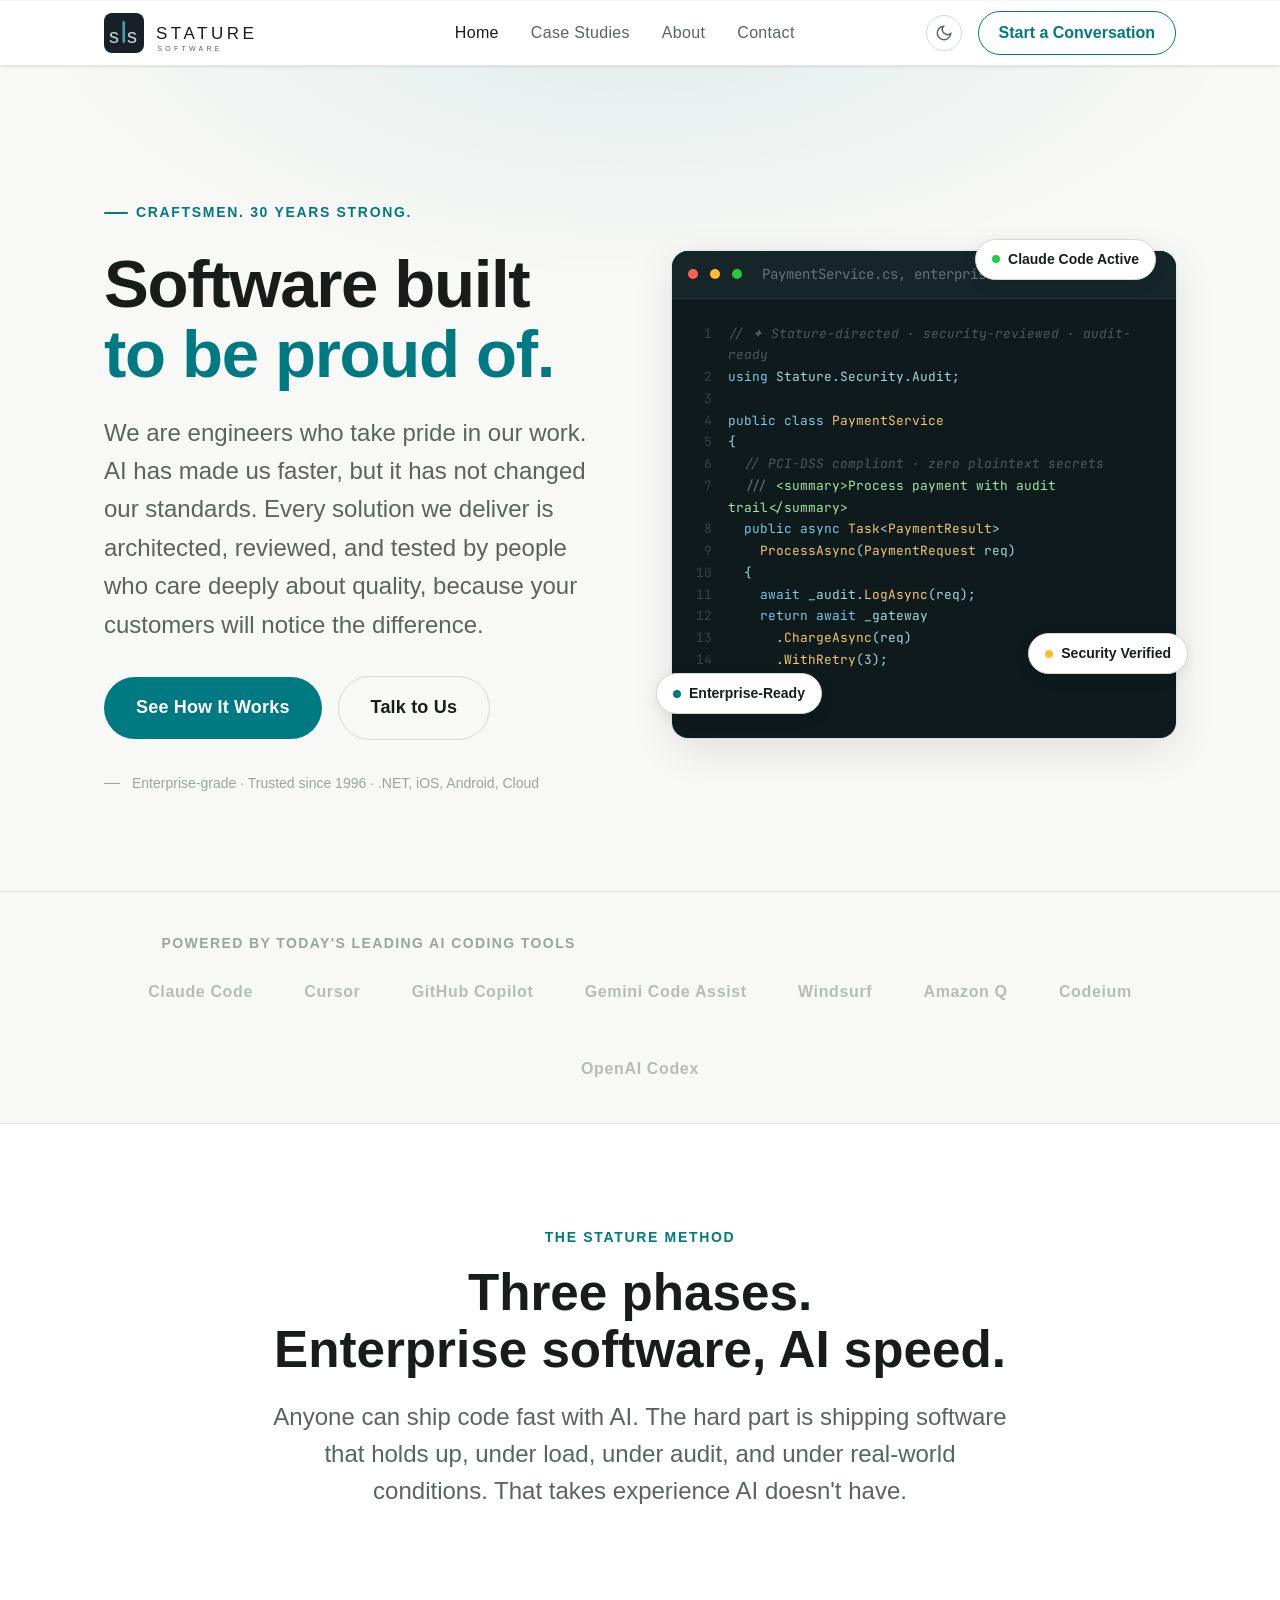
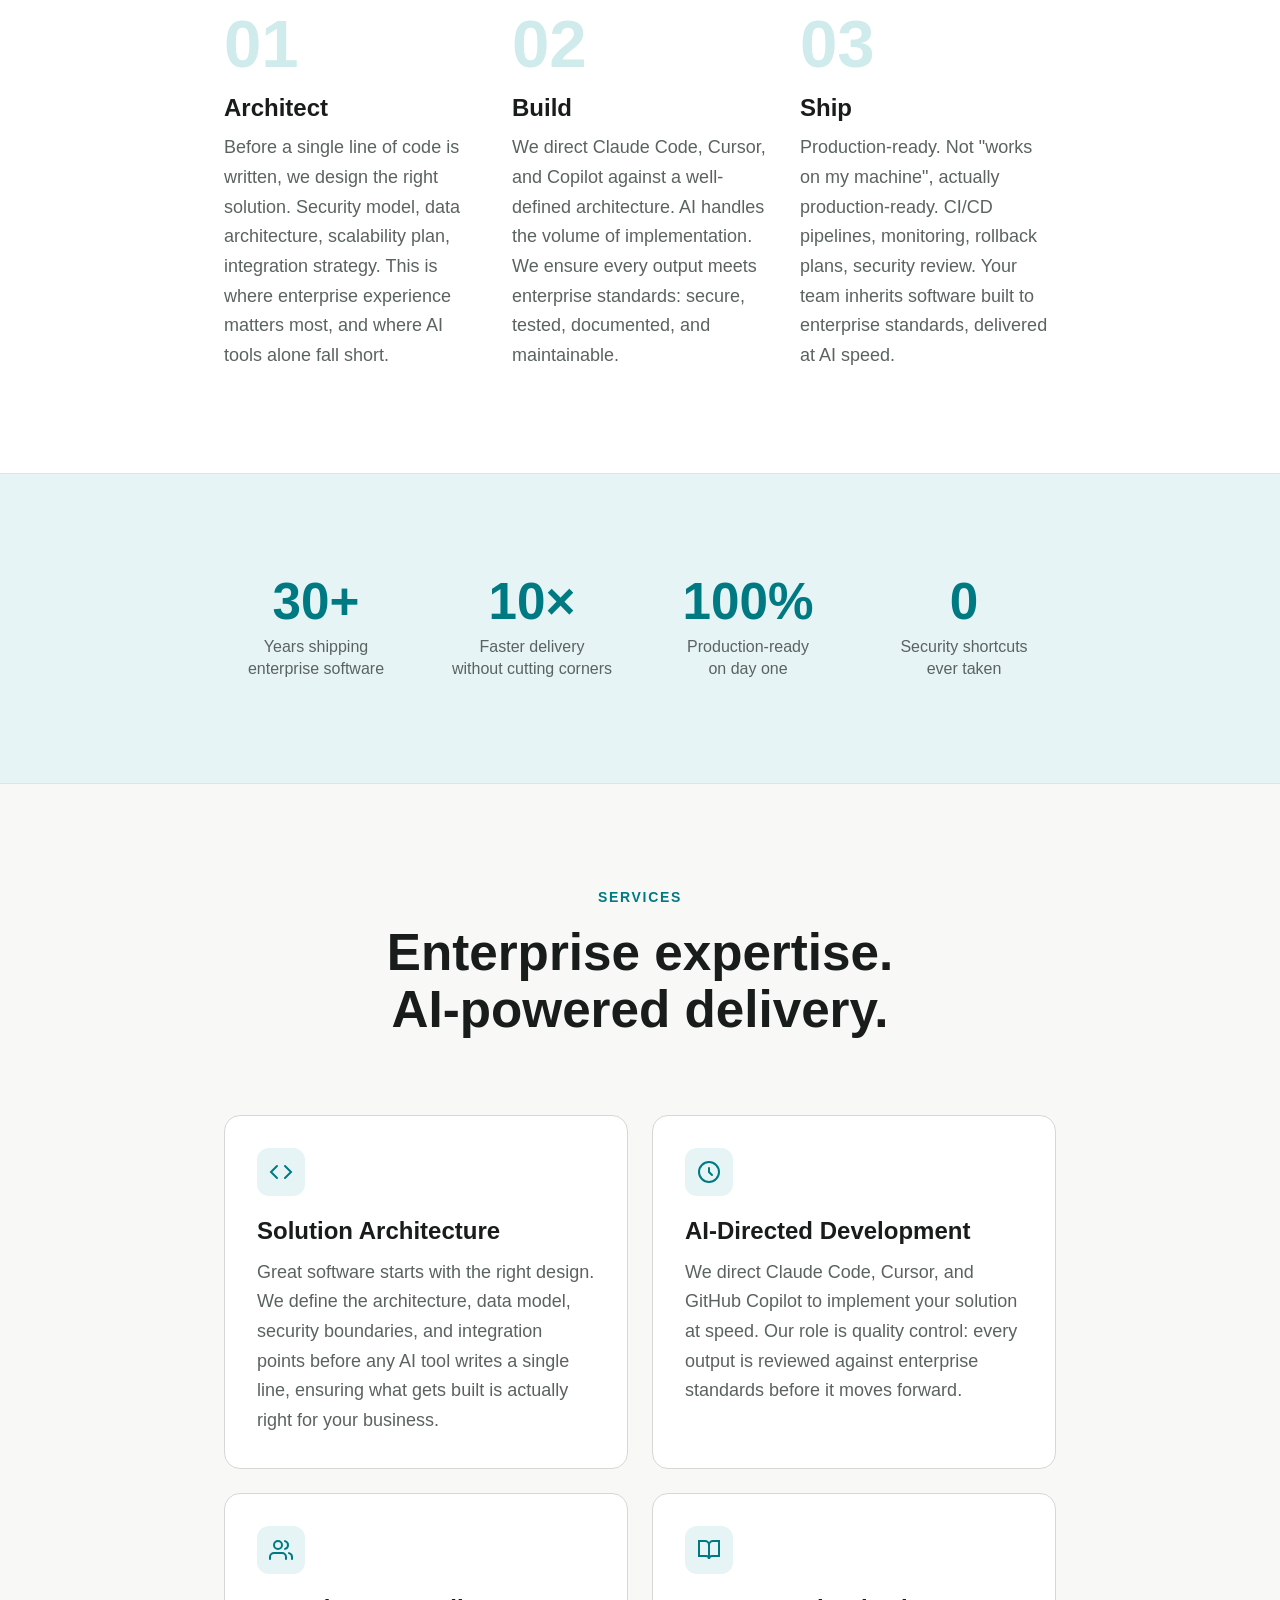
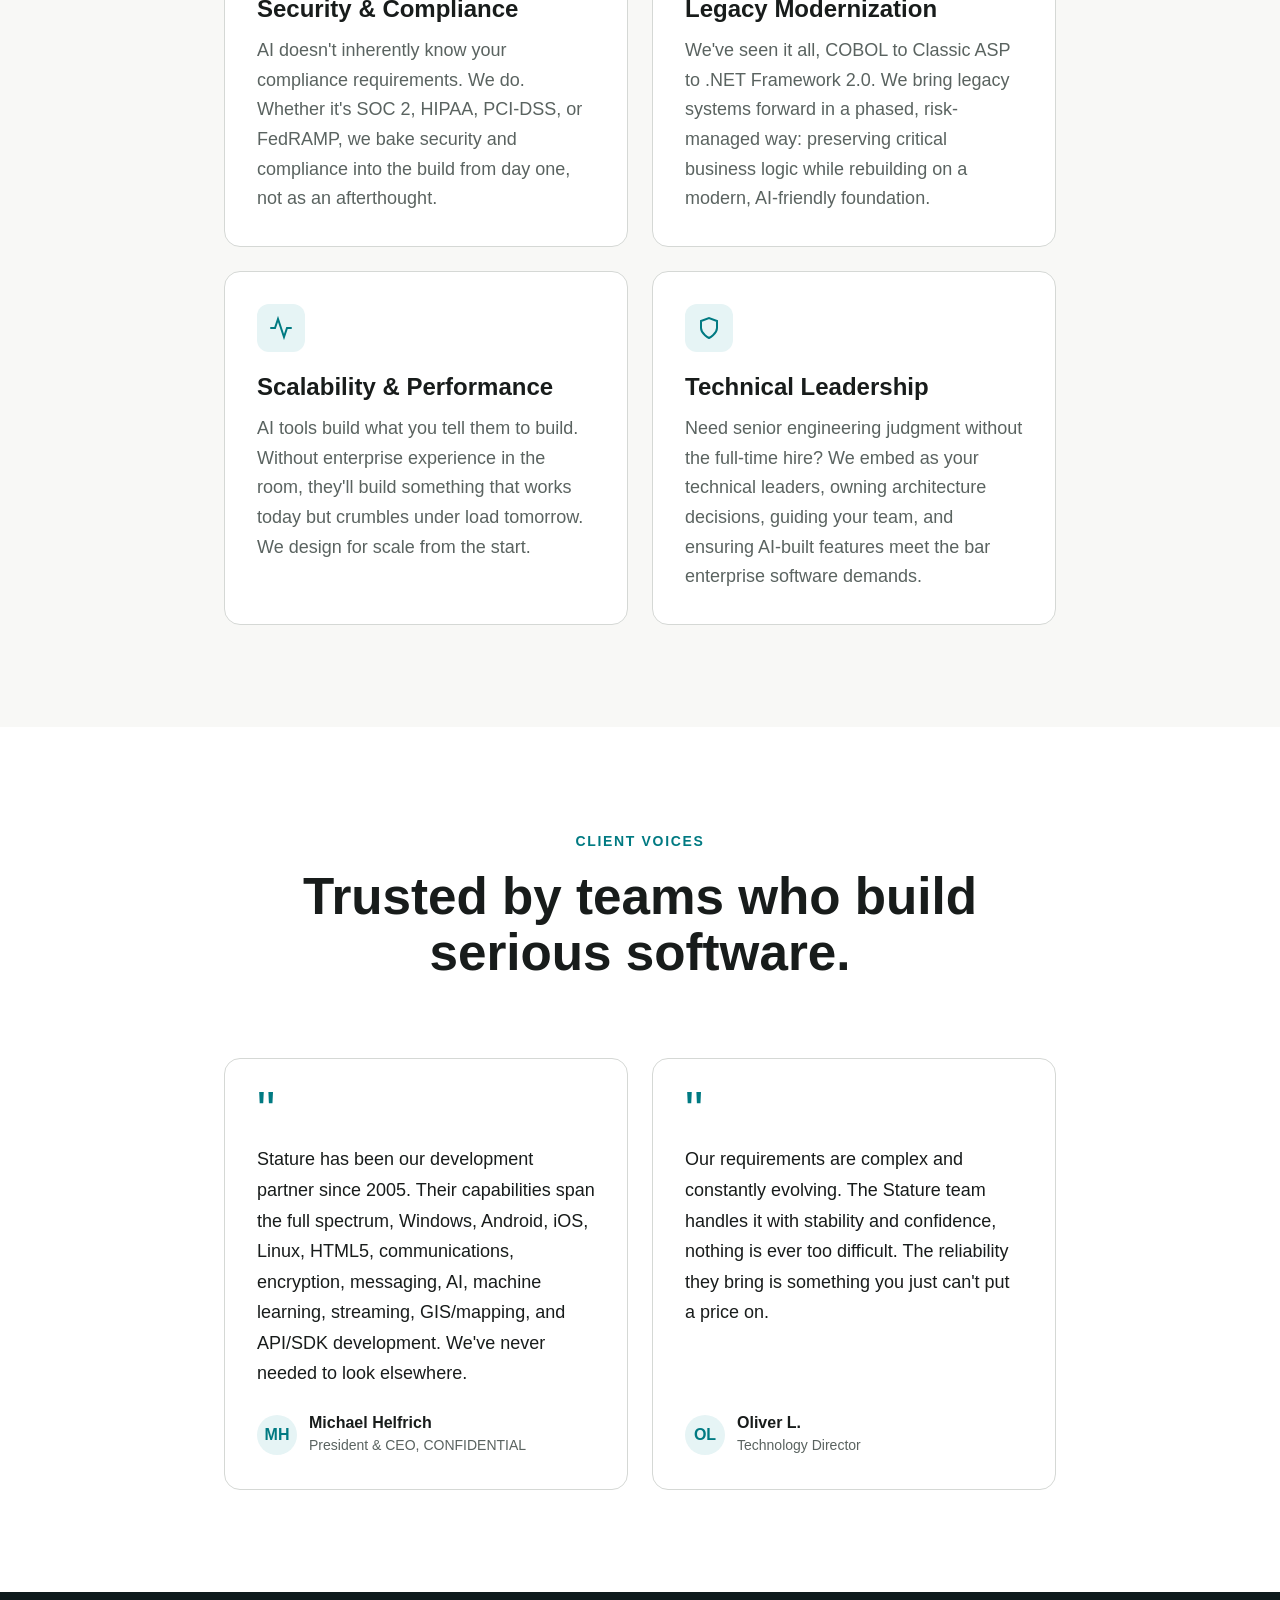
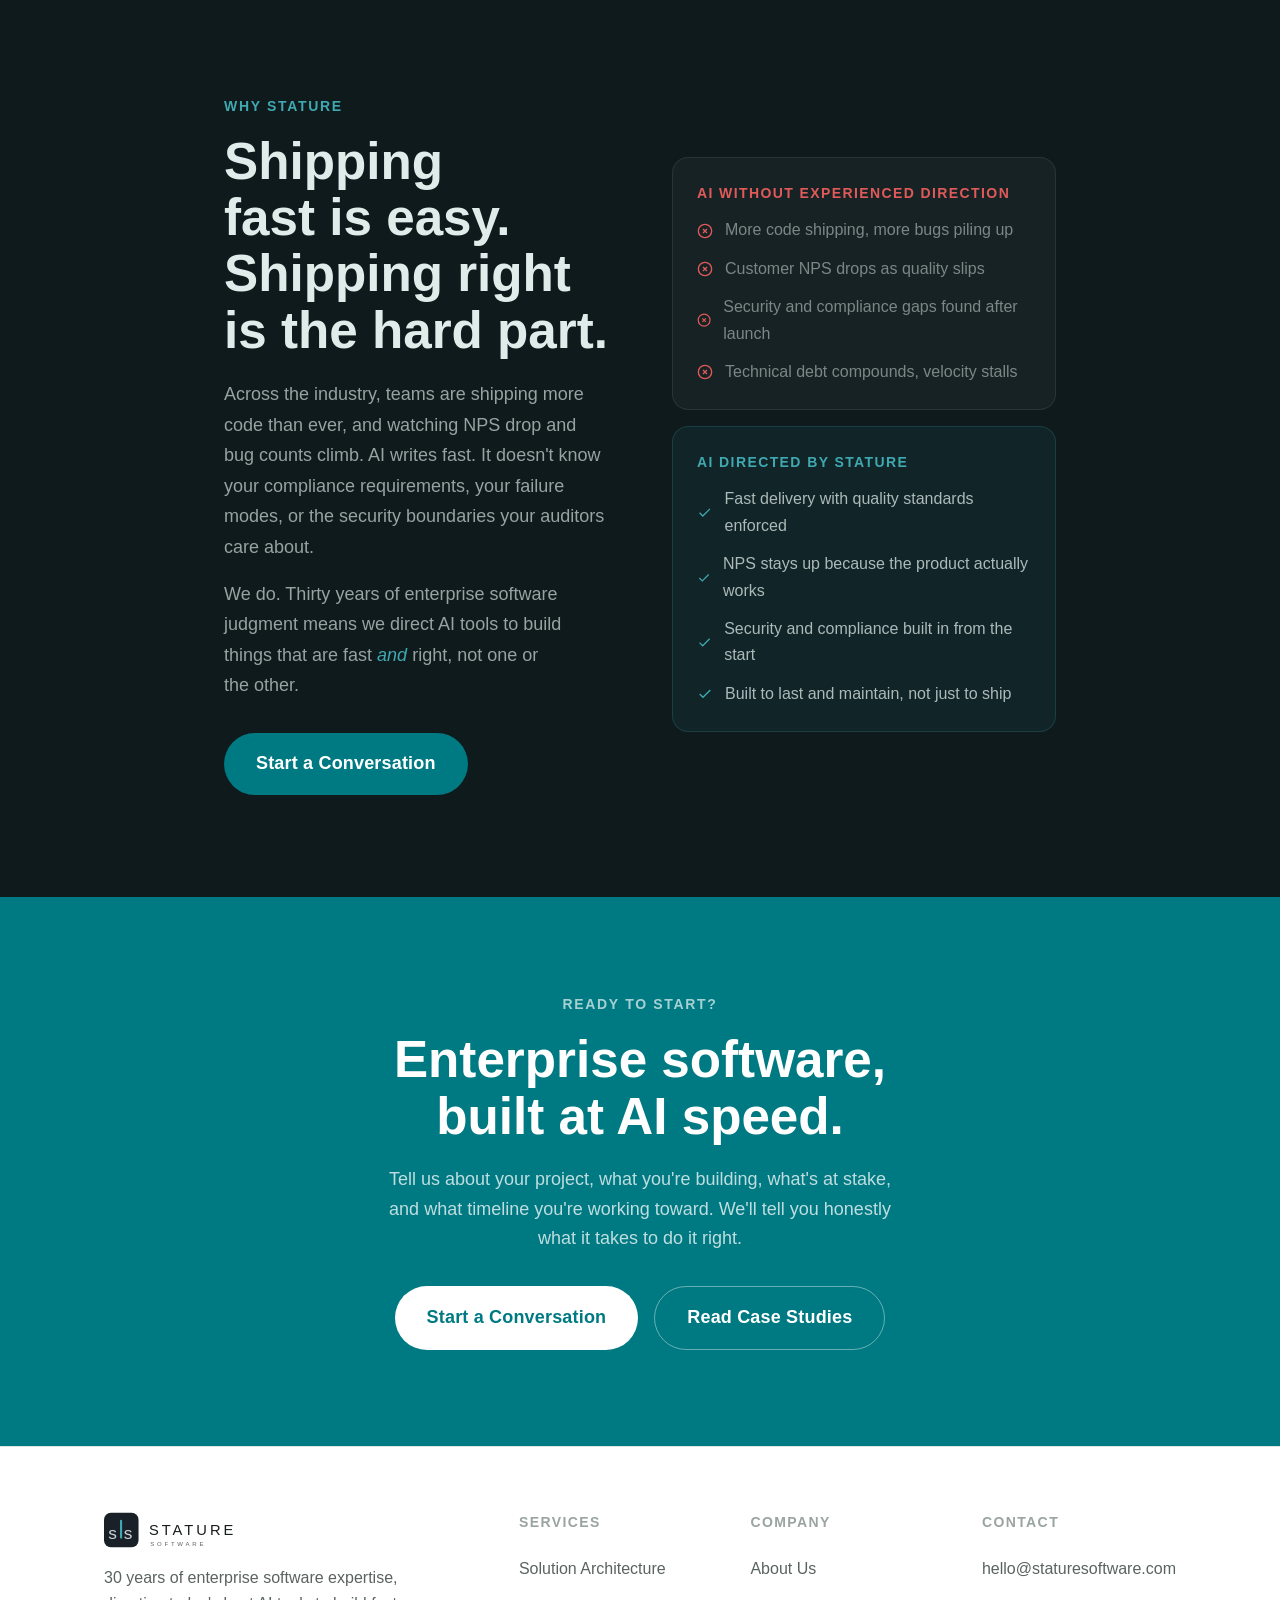
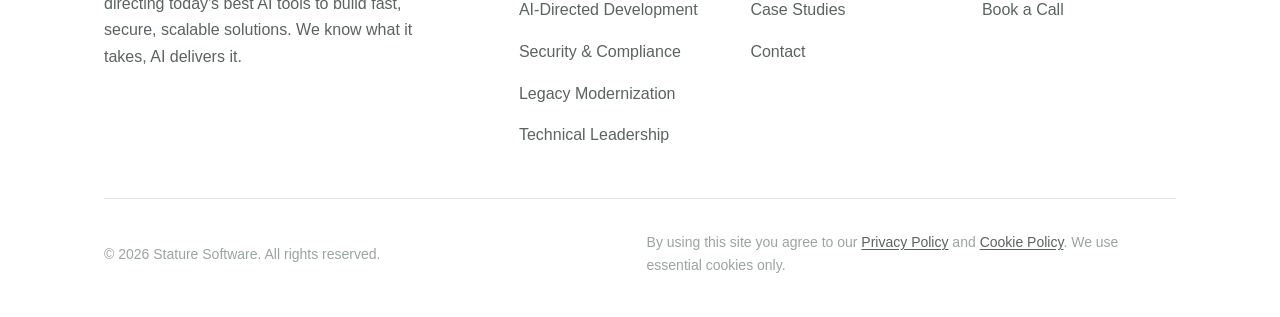
==== commit 943cd25c: "New s|s logo: dark mark, adaptive wordmark, updated favicons" ====
--- a/index.html
+++ b/index.html
@@ -64,22 +64,25 @@
 
       <!-- Logo -->
       <a href="index.html" class="nav__logo" aria-label="Stature Software home">
-          <svg width="172" height="40" viewBox="0 0 172 40" fill="none" xmlns="http://www.w3.org/2000/svg" aria-label="Stature Software">
+          <svg width="220" height="44" viewBox="0 0 220 44" fill="none" xmlns="http://www.w3.org/2000/svg" aria-label="Stature Software">
   <defs>
     <style>
-      @keyframes star-blink {
-        0%, 49% { opacity: 1; }
-        50%, 100% { opacity: 0; }
-      }
+      @keyframes star-blink { 0%,49%{opacity:1} 50%,100%{opacity:0} }
       .star-blink { animation: star-blink 1.1s step-end infinite; }
     </style>
   </defs>
-  <rect x="0" y="2" width="36" height="36" rx="8" fill="var(--color-primary)"/>
-  <path d="M8 16 L13 20 L8 24" stroke="white" stroke-width="2.2" stroke-linecap="round" stroke-linejoin="round" fill="none"/>
-  <text x="16" y="27" font-family="JetBrains Mono, monospace" font-size="13" font-weight="700" fill="white">s</text>
-  <path class="star-blink" d="M29 17 L30 20 L33 20.6 L30 21.2 L29 24.2 L28 21.2 L25 20.6 L28 20 Z" fill="white"/>
-  <text x="46" y="25" font-family="Cabinet Grotesk, Helvetica Neue, sans-serif" font-size="18" font-weight="900" letter-spacing="2" fill="var(--color-text)">STATURE</text>
-  <text x="47" y="35" font-family="Cabinet Grotesk, Helvetica Neue, sans-serif" font-size="8" font-weight="500" letter-spacing="2.8" fill="var(--color-text-muted)">SOFTWARE</text>
+  <!-- Mark: dark square, fixed colour -->
+  <rect x="0" y="2" width="40" height="40" rx="8" fill="#1a2028"/>
+  <!-- teal vertical bar -->
+  <rect x="18.5" y="10" width="2.5" height="22" rx="1.25" fill="#3fa8b0"/>
+  <!-- left s -->
+  <text x="5" y="32" font-family="Helvetica Neue,Arial,sans-serif" font-size="20" font-weight="200" fill="#c8d4d8">s</text>
+  <!-- right s -->
+  <text x="23" y="32" font-family="Helvetica Neue,Arial,sans-serif" font-size="20" font-weight="200" fill="#c8d4d8">s</text>
+  <!-- STATURE wordmark — adaptive colour -->
+  <text x="52" y="28" font-family="Helvetica Neue,Arial,sans-serif" font-size="17" font-weight="300" letter-spacing="3.5" fill="var(--color-text)">STATURE</text>
+  <!-- SOFTWARE subtext — muted -->
+  <text x="53.5" y="40" font-family="Helvetica Neue,Arial,sans-serif" font-size="7" font-weight="300" letter-spacing="3.2" fill="var(--color-text-muted)">SOFTWARE</text>
 </svg>
       </a>
 
@@ -467,22 +470,13 @@
     <div class="footer__grid">
       <div>
         <a href="index.html" aria-label="Stature Software home">
-          <svg width="148" height="34" viewBox="0 0 172 40" fill="none" xmlns="http://www.w3.org/2000/svg">
-  <defs>
-    <style>
-      @keyframes star-blink {
-        0%, 49% { opacity: 1; }
-        50%, 100% { opacity: 0; }
-      }
-      .star-blink { animation: star-blink 1.1s step-end infinite; }
-    </style>
-  </defs>
-  <rect x="0" y="2" width="36" height="36" rx="8" fill="var(--color-primary)"/>
-  <path d="M8 16 L13 20 L8 24" stroke="white" stroke-width="2.2" stroke-linecap="round" stroke-linejoin="round" fill="none"/>
-  <text x="16" y="27" font-family="JetBrains Mono, monospace" font-size="13" font-weight="700" fill="white">s</text>
-  <path class="star-blink" d="M29 17 L30 20 L33 20.6 L30 21.2 L29 24.2 L28 21.2 L25 20.6 L28 20 Z" fill="white"/>
-  <text x="46" y="25" font-family="Cabinet Grotesk, Helvetica Neue, sans-serif" font-size="18" font-weight="900" letter-spacing="2" fill="var(--color-text)">STATURE</text>
-  <text x="47" y="35" font-family="Cabinet Grotesk, Helvetica Neue, sans-serif" font-size="8" font-weight="500" letter-spacing="2.8" fill="var(--color-text-muted)">SOFTWARE</text>
+          <svg width="190" height="38" viewBox="0 0 220 44" fill="none" xmlns="http://www.w3.org/2000/svg">
+  <rect x="0" y="2" width="40" height="40" rx="8" fill="#1a2028"/>
+  <rect x="18.5" y="10" width="2.5" height="22" rx="1.25" fill="#3fa8b0"/>
+  <text x="5" y="32" font-family="Helvetica Neue,Arial,sans-serif" font-size="20" font-weight="200" fill="#c8d4d8">s</text>
+  <text x="23" y="32" font-family="Helvetica Neue,Arial,sans-serif" font-size="20" font-weight="200" fill="#c8d4d8">s</text>
+  <text x="52" y="28" font-family="Helvetica Neue,Arial,sans-serif" font-size="17" font-weight="300" letter-spacing="3.5" fill="var(--color-text)">STATURE</text>
+  <text x="53.5" y="40" font-family="Helvetica Neue,Arial,sans-serif" font-size="7" font-weight="300" letter-spacing="3.2" fill="var(--color-text-muted)">SOFTWARE</text>
 </svg>
         </a>
         <p class="footer__brand-desc">30 years of enterprise software expertise, directing today's best AI tools to build fast, secure, scalable solutions. We know what it takes, AI delivers it.</p>
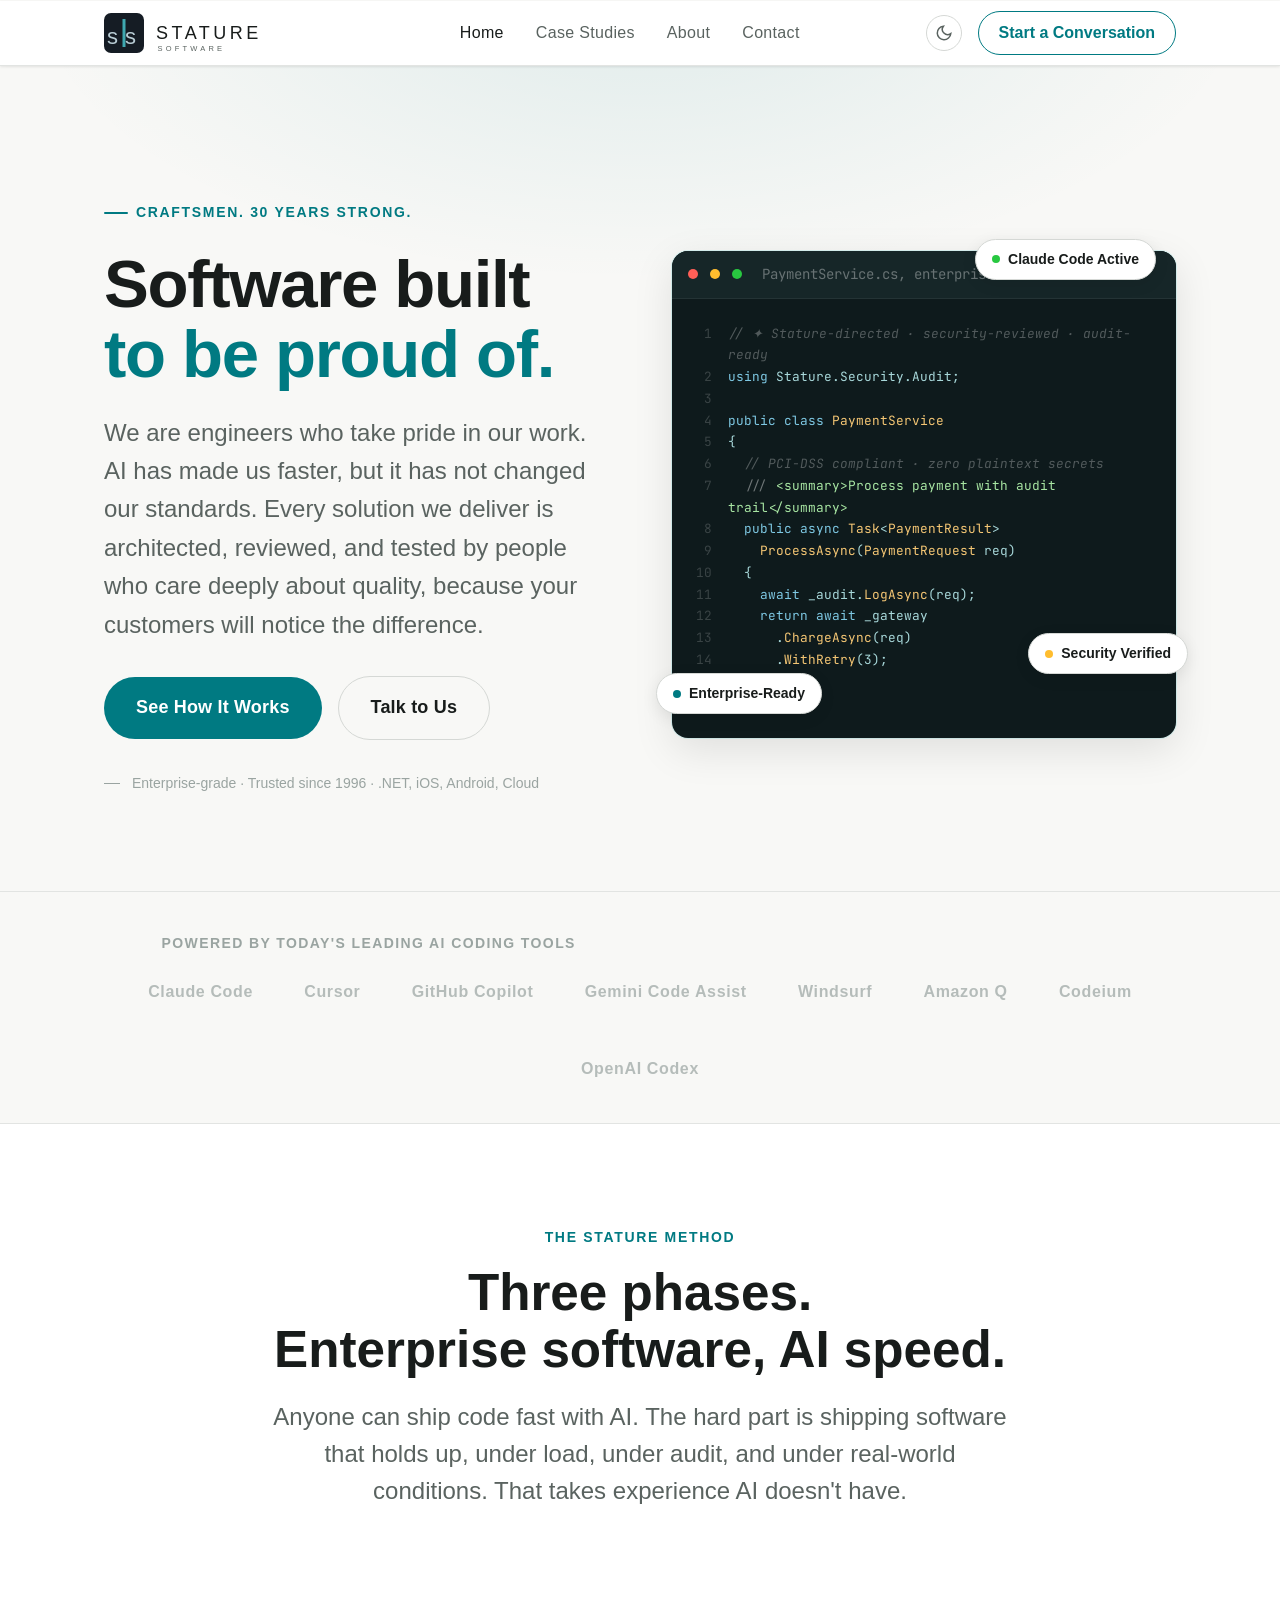
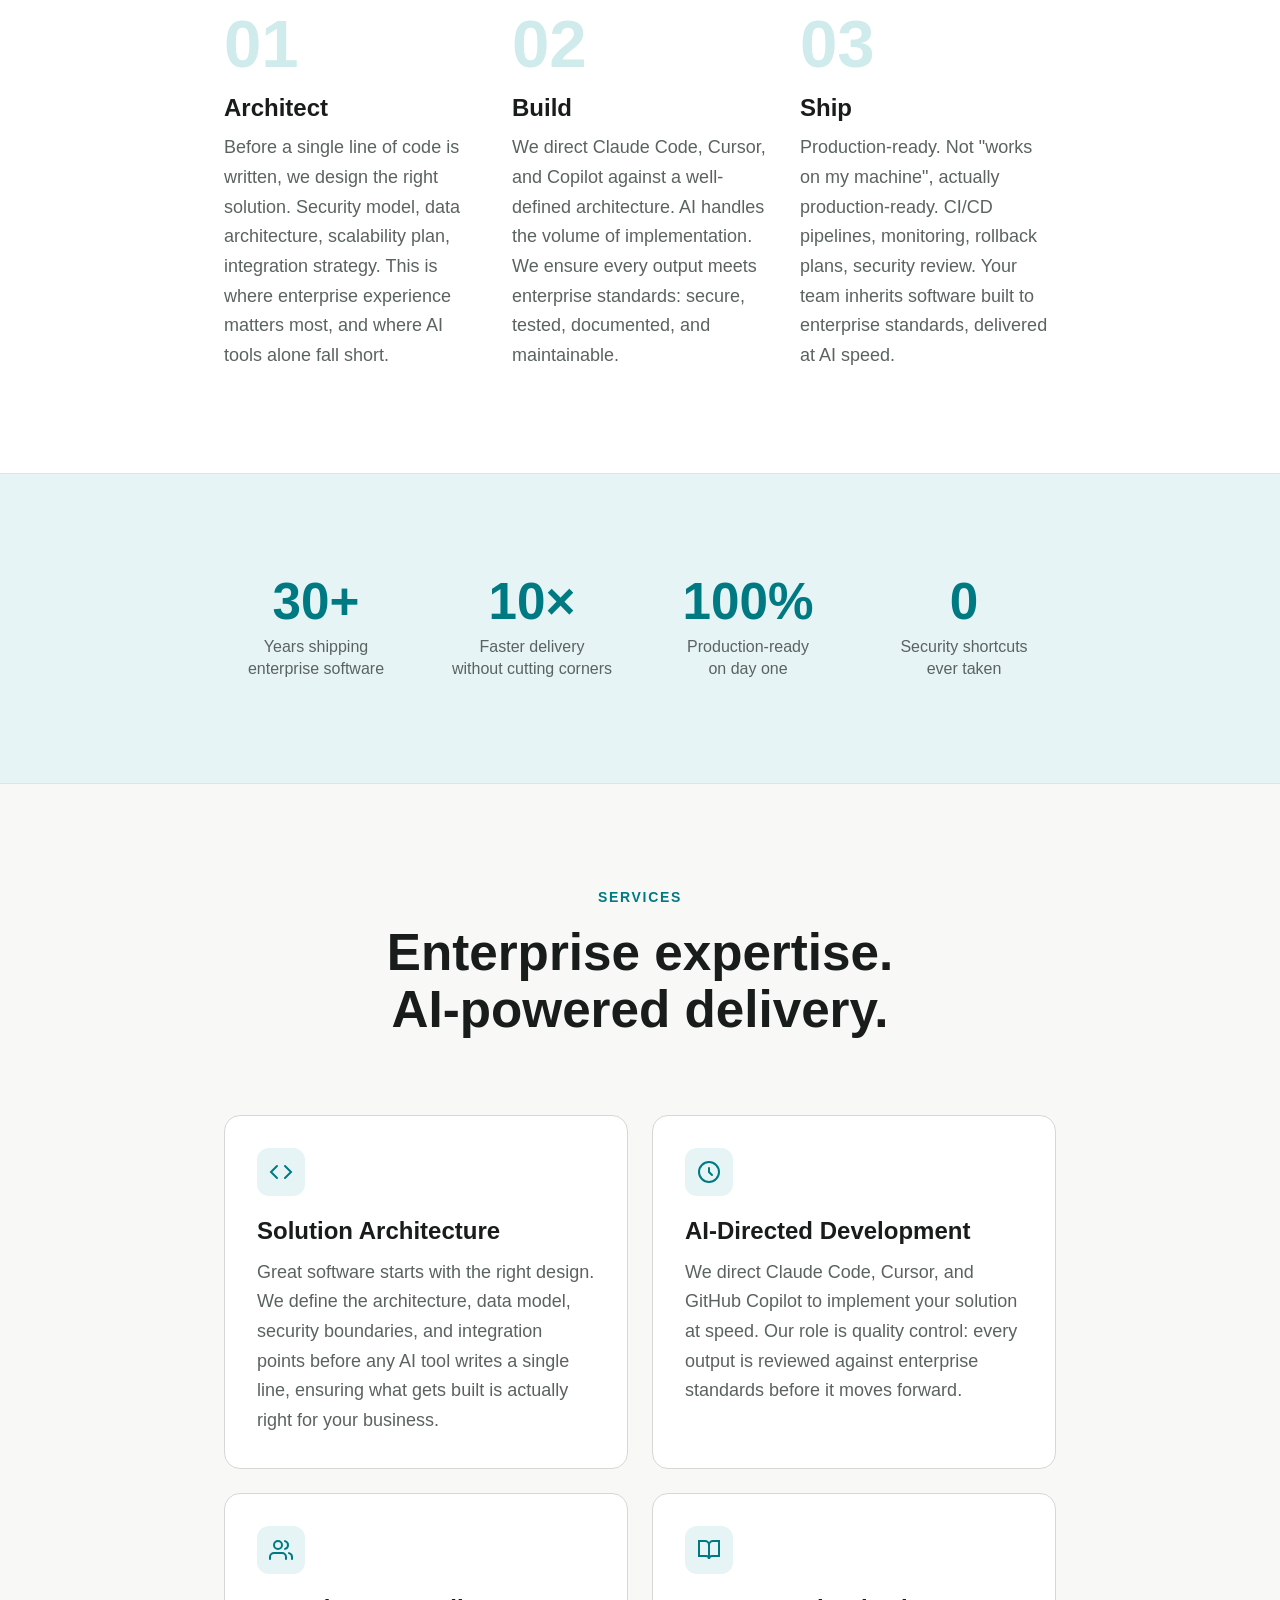
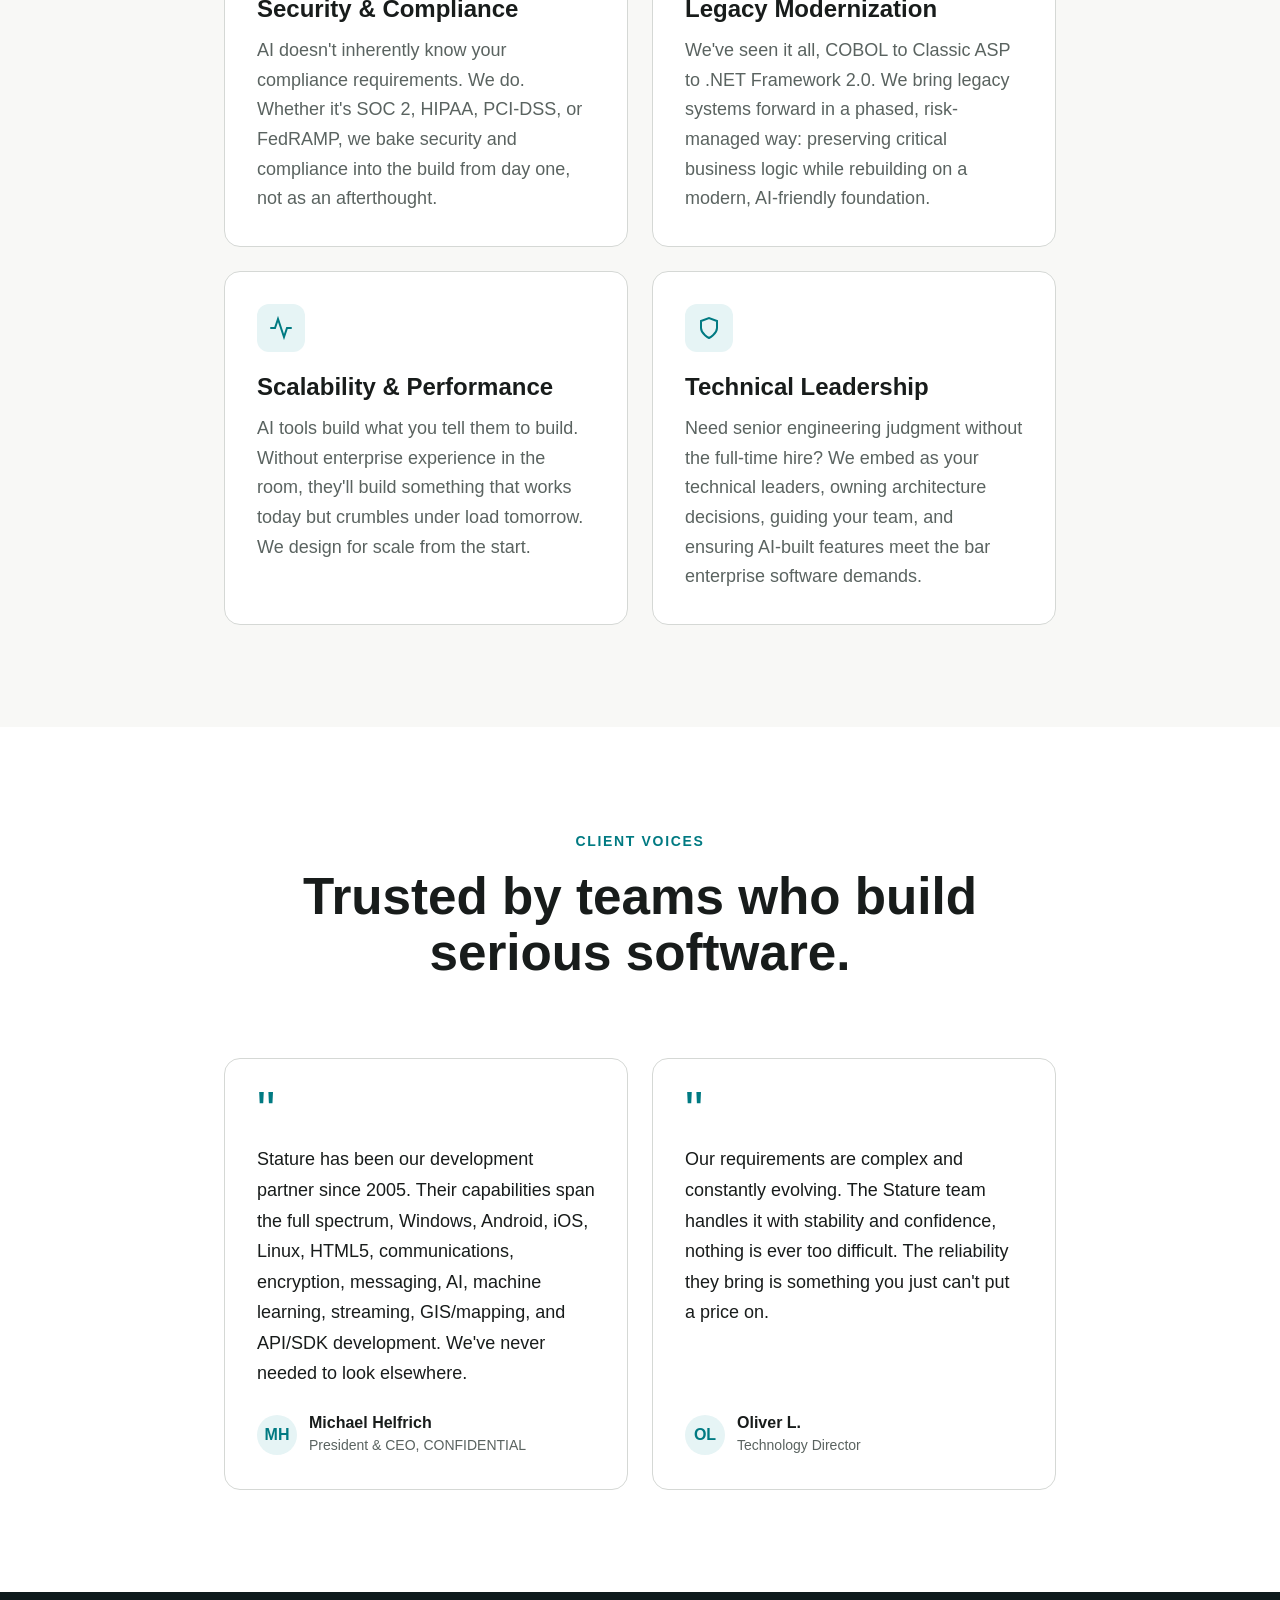
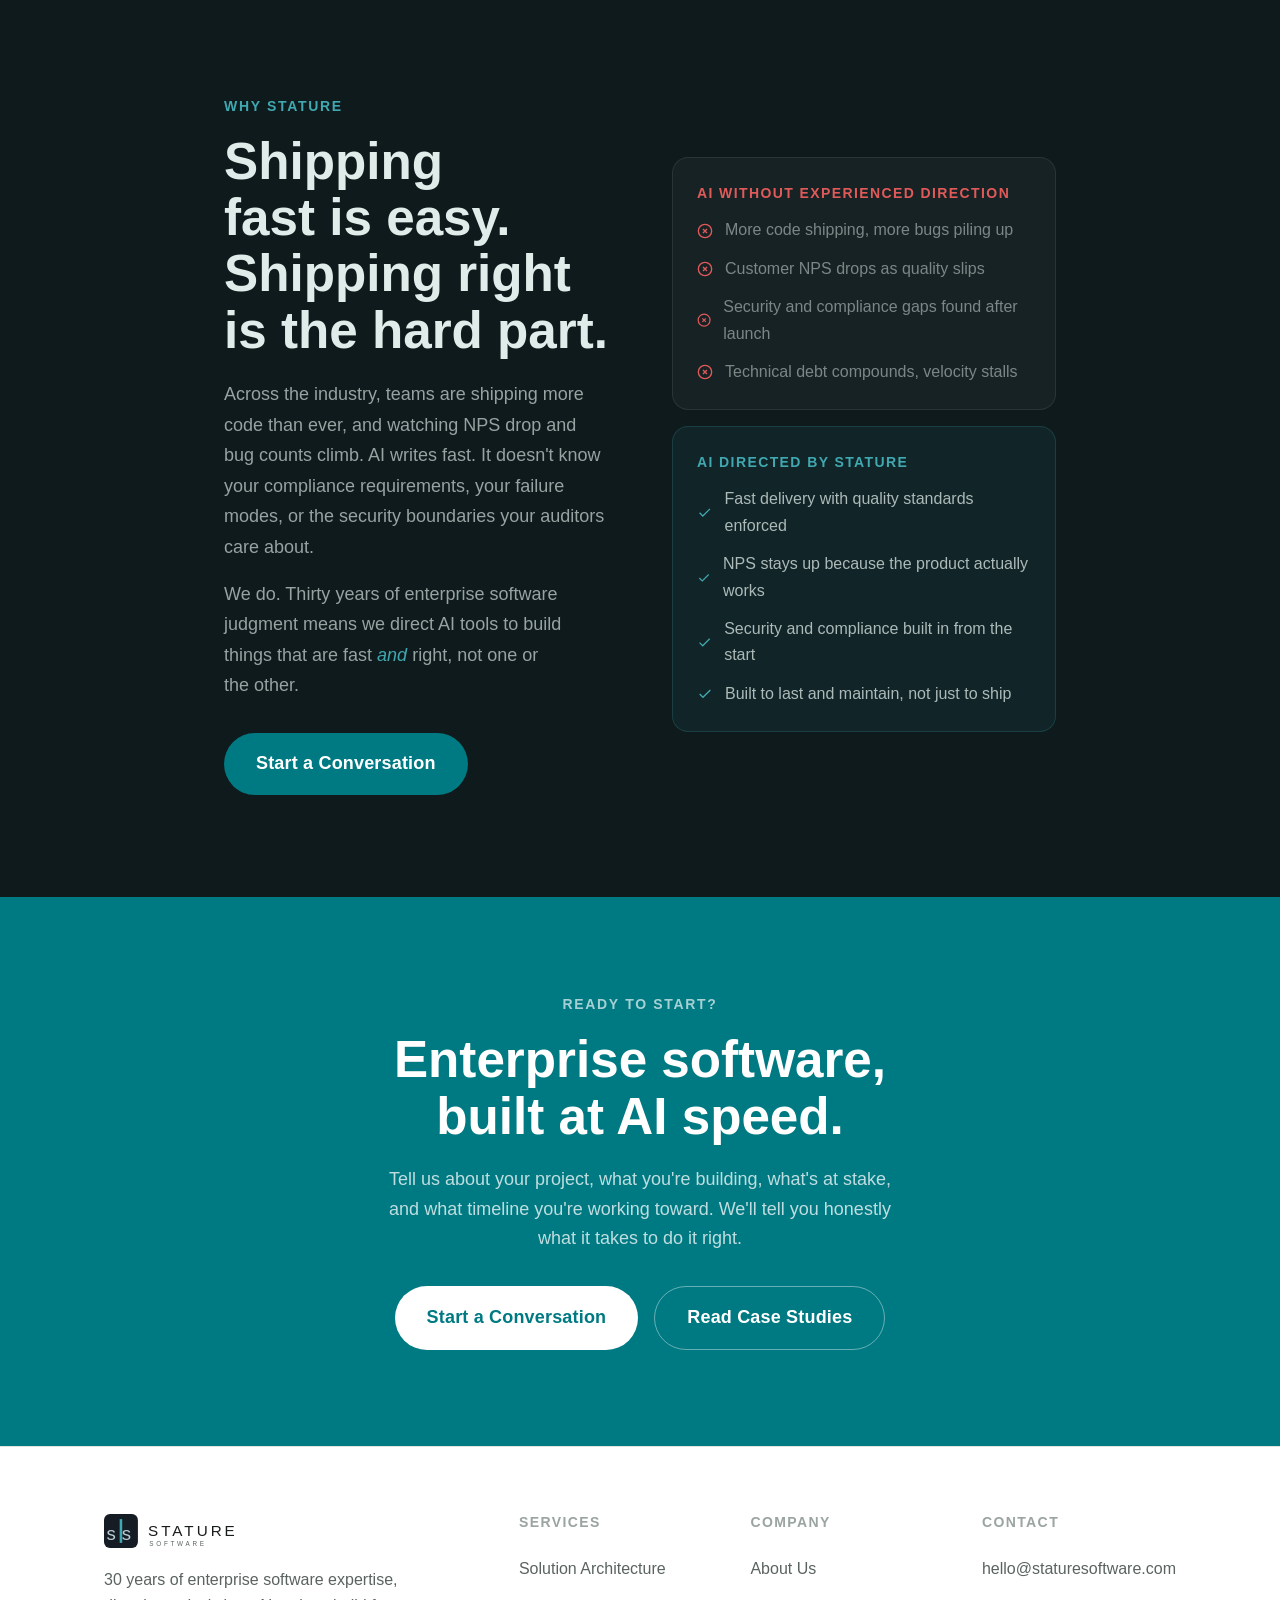
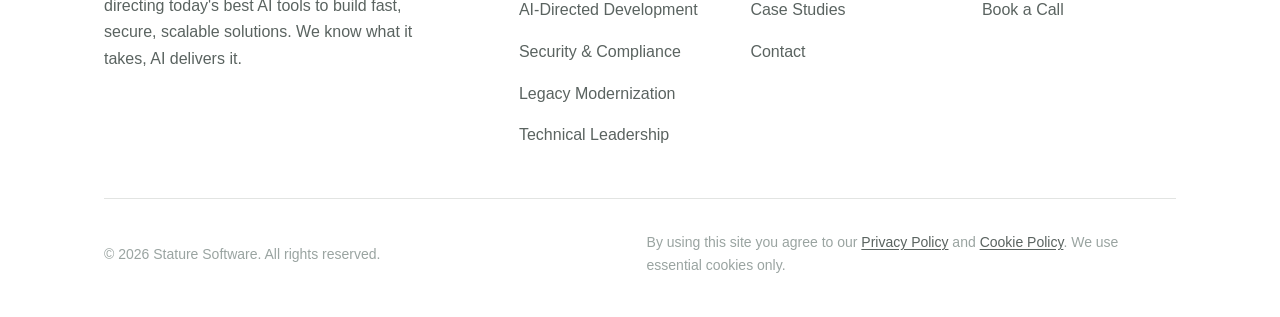
==== commit 0df71126: "Refine s|s logo: closer match to original — lighter letterforms, tall bar" ====
--- a/index.html
+++ b/index.html
@@ -64,25 +64,15 @@
 
       <!-- Logo -->
       <a href="index.html" class="nav__logo" aria-label="Stature Software home">
-          <svg width="220" height="44" viewBox="0 0 220 44" fill="none" xmlns="http://www.w3.org/2000/svg" aria-label="Stature Software">
-  <defs>
-    <style>
-      @keyframes star-blink { 0%,49%{opacity:1} 50%,100%{opacity:0} }
-      .star-blink { animation: star-blink 1.1s step-end infinite; }
-    </style>
-  </defs>
-  <!-- Mark: dark square, fixed colour -->
-  <rect x="0" y="2" width="40" height="40" rx="8" fill="#1a2028"/>
-  <!-- teal vertical bar -->
-  <rect x="18.5" y="10" width="2.5" height="22" rx="1.25" fill="#3fa8b0"/>
-  <!-- left s -->
-  <text x="5" y="32" font-family="Helvetica Neue,Arial,sans-serif" font-size="20" font-weight="200" fill="#c8d4d8">s</text>
-  <!-- right s -->
-  <text x="23" y="32" font-family="Helvetica Neue,Arial,sans-serif" font-size="20" font-weight="200" fill="#c8d4d8">s</text>
-  <!-- STATURE wordmark — adaptive colour -->
-  <text x="52" y="28" font-family="Helvetica Neue,Arial,sans-serif" font-size="17" font-weight="300" letter-spacing="3.5" fill="var(--color-text)">STATURE</text>
-  <!-- SOFTWARE subtext — muted -->
-  <text x="53.5" y="40" font-family="Helvetica Neue,Arial,sans-serif" font-size="7" font-weight="300" letter-spacing="3.2" fill="var(--color-text-muted)">SOFTWARE</text>
+          <svg width="230" height="46" viewBox="0 0 230 46" fill="none" xmlns="http://www.w3.org/2000/svg" aria-label="Stature Software">
+  <!-- Mark -->
+  <rect x="0" y="3" width="40" height="40" rx="7" fill="#151c24"/>
+  <rect x="18.5" y="9" width="3" height="28" rx="0" fill="#3fa8b0"/>
+  <text x="3" y="34" font-family="Helvetica Neue,Arial,sans-serif" font-size="22" font-weight="100" fill="#b8ccd4">s</text>
+  <text x="21" y="34" font-family="Helvetica Neue,Arial,sans-serif" font-size="22" font-weight="100" fill="#b8ccd4">s</text>
+  <!-- Wordmark -->
+  <text x="52" y="29" font-family="Helvetica Neue,Arial,sans-serif" font-size="18" font-weight="300" letter-spacing="3.5" fill="var(--color-text)">STATURE</text>
+  <text x="53.5" y="41" font-family="Helvetica Neue,Arial,sans-serif" font-size="7.5" font-weight="300" letter-spacing="3.2" fill="var(--color-text-muted)">SOFTWARE</text>
 </svg>
       </a>
 
@@ -470,13 +460,13 @@
     <div class="footer__grid">
       <div>
         <a href="index.html" aria-label="Stature Software home">
-          <svg width="190" height="38" viewBox="0 0 220 44" fill="none" xmlns="http://www.w3.org/2000/svg">
-  <rect x="0" y="2" width="40" height="40" rx="8" fill="#1a2028"/>
-  <rect x="18.5" y="10" width="2.5" height="22" rx="1.25" fill="#3fa8b0"/>
-  <text x="5" y="32" font-family="Helvetica Neue,Arial,sans-serif" font-size="20" font-weight="200" fill="#c8d4d8">s</text>
-  <text x="23" y="32" font-family="Helvetica Neue,Arial,sans-serif" font-size="20" font-weight="200" fill="#c8d4d8">s</text>
-  <text x="52" y="28" font-family="Helvetica Neue,Arial,sans-serif" font-size="17" font-weight="300" letter-spacing="3.5" fill="var(--color-text)">STATURE</text>
-  <text x="53.5" y="40" font-family="Helvetica Neue,Arial,sans-serif" font-size="7" font-weight="300" letter-spacing="3.2" fill="var(--color-text-muted)">SOFTWARE</text>
+          <svg width="195" height="40" viewBox="0 0 230 46" fill="none" xmlns="http://www.w3.org/2000/svg">
+  <rect x="0" y="3" width="40" height="40" rx="7" fill="#151c24"/>
+  <rect x="18.5" y="9" width="3" height="28" rx="0" fill="#3fa8b0"/>
+  <text x="3" y="34" font-family="Helvetica Neue,Arial,sans-serif" font-size="22" font-weight="100" fill="#b8ccd4">s</text>
+  <text x="21" y="34" font-family="Helvetica Neue,Arial,sans-serif" font-size="22" font-weight="100" fill="#b8ccd4">s</text>
+  <text x="52" y="29" font-family="Helvetica Neue,Arial,sans-serif" font-size="18" font-weight="300" letter-spacing="3.5" fill="var(--color-text)">STATURE</text>
+  <text x="53.5" y="41" font-family="Helvetica Neue,Arial,sans-serif" font-size="7.5" font-weight="300" letter-spacing="3.2" fill="var(--color-text-muted)">SOFTWARE</text>
 </svg>
         </a>
         <p class="footer__brand-desc">30 years of enterprise software expertise, directing today's best AI tools to build fast, secure, scalable solutions. We know what it takes, AI delivers it.</p>
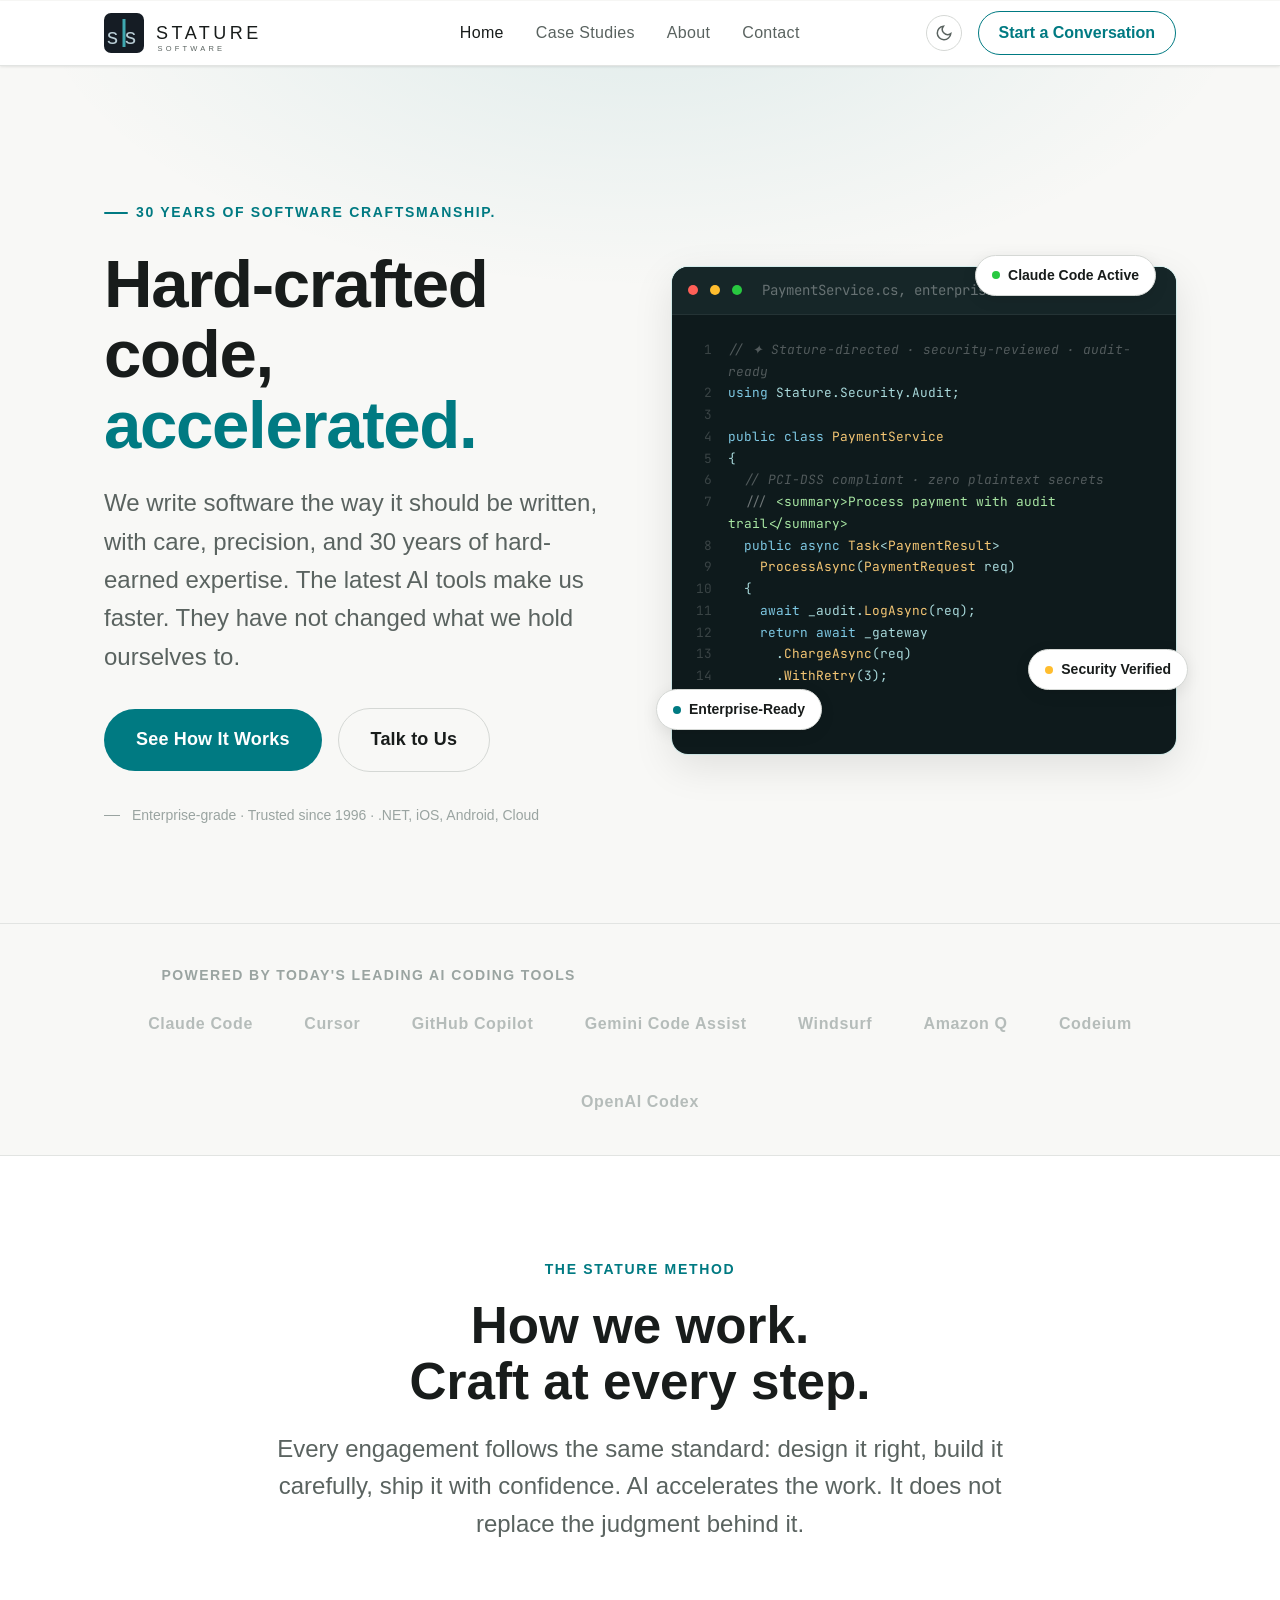
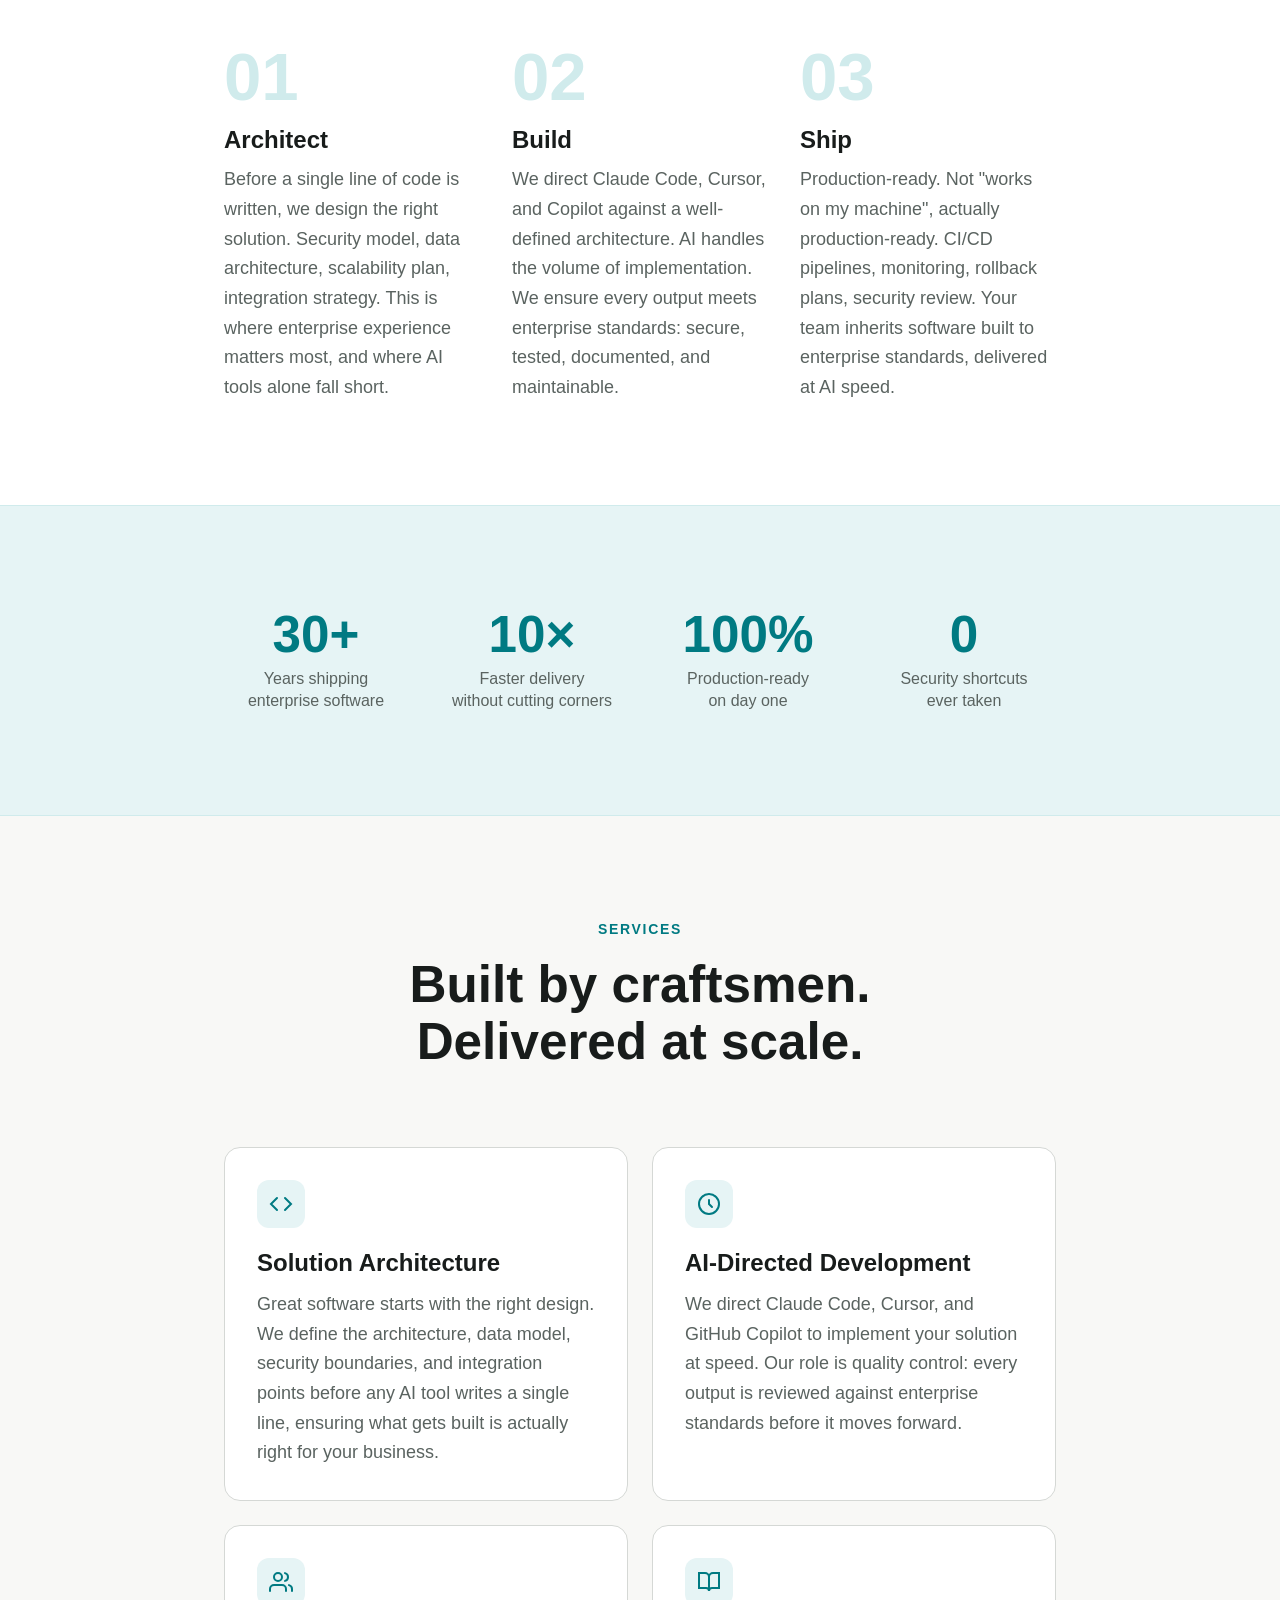
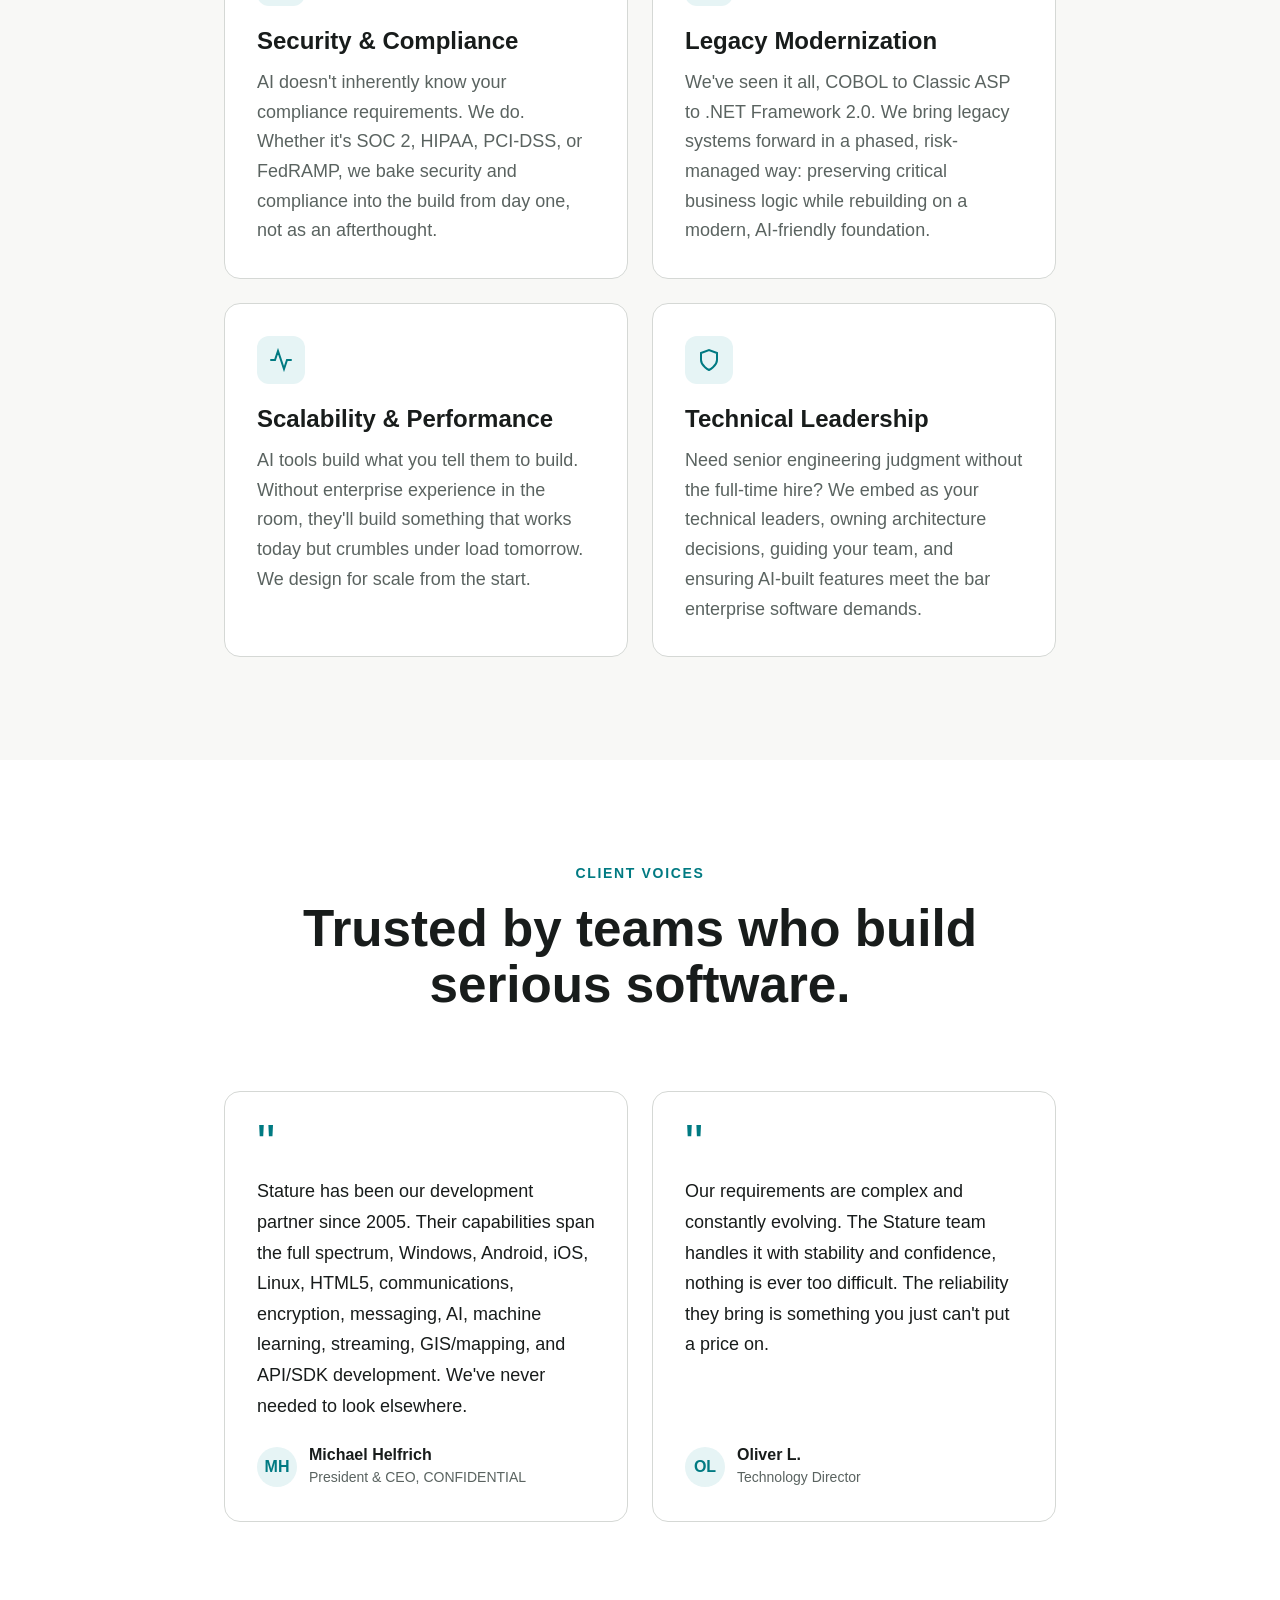
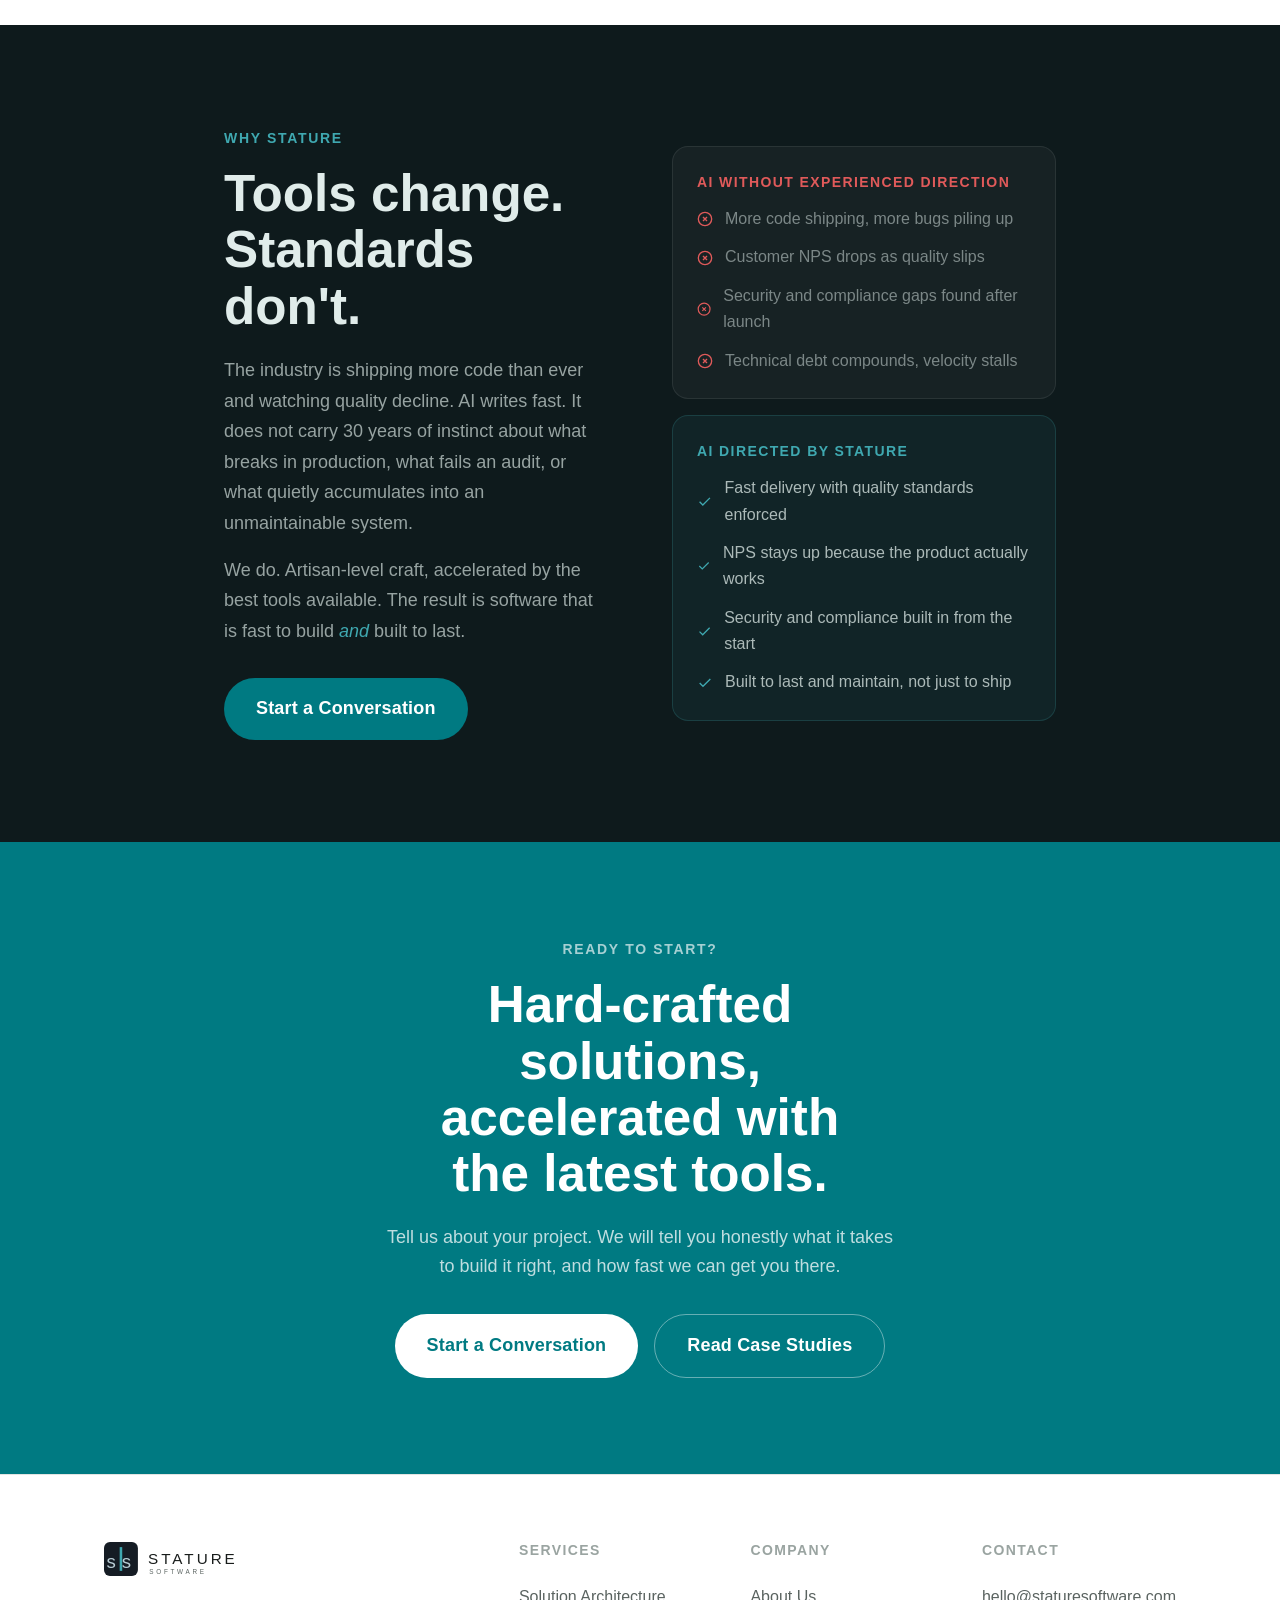
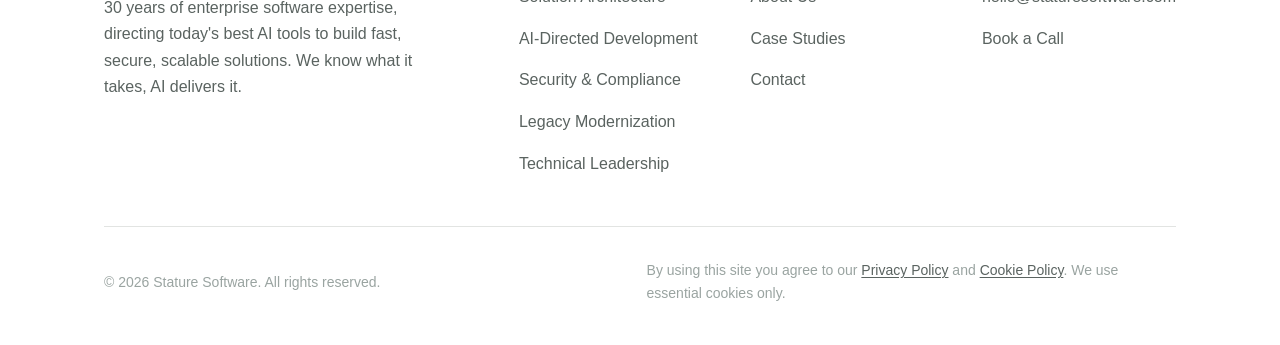
==== commit 0d1e89a5: "Artisan tone: hard-crafted code, accelerated with the latest tools" ====
--- a/index.html
+++ b/index.html
@@ -120,13 +120,13 @@
 
       <!-- Left: copy -->
       <div>
-        <div class="hero__eyebrow" data-reveal>Craftsmen. 30 Years Strong.</div>
+        <div class="hero__eyebrow" data-reveal>30 Years of Software Craftsmanship.</div>
         <h1 class="hero__heading" data-reveal data-delay="1">
-          Software built<br>
-          <em>to be proud of.</em>
+          Hard-crafted code,<br>
+          <em>accelerated.</em>
         </h1>
         <p class="hero__body" data-reveal data-delay="2">
-          We are engineers who take pride in our work. AI has made us faster, but it has not changed our standards. Every solution we deliver is architected, reviewed, and tested by people who care deeply about quality, because your customers will notice the difference.
+          We write software the way it should be written, with care, precision, and 30 years of hard-earned expertise. The latest AI tools make us faster. They have not changed what we hold ourselves to.
         </p>
         <div class="hero__actions" data-reveal data-delay="3">
           <a href="case-studies.html" class="btn btn--primary btn--lg">See How It Works</a>
@@ -211,8 +211,8 @@
   <div class="container container--default">
     <div class="text-center gap-section" data-reveal>
       <p class="section__eyebrow">The Stature Method</p>
-      <h2 class="section__title">Three phases.<br>Enterprise software, AI speed.</h2>
-      <p class="section__subtitle">Anyone can ship code fast with AI. The hard part is shipping software that holds up, under load, under audit, and under real-world conditions. That takes experience AI doesn't have.</p>
+      <h2 class="section__title">How we work.<br>Craft at every step.</h2>
+      <p class="section__subtitle">Every engagement follows the same standard: design it right, build it carefully, ship it with confidence. AI accelerates the work. It does not replace the judgment behind it.</p>
     </div>
 
     <div class="process-steps">
@@ -270,7 +270,7 @@
   <div class="container container--default">
     <div class="text-center gap-section" data-reveal>
       <p class="section__eyebrow">Services</p>
-      <h2 class="section__title">Enterprise expertise.<br>AI-powered delivery.</h2>
+      <h2 class="section__title">Built by craftsmen.<br>Delivered at scale.</h2>
     </div>
 
     <div class="services-grid">
@@ -373,12 +373,12 @@
     <div style="display:grid; grid-template-columns:1fr 1fr; gap:var(--space-16); align-items:center;">
       <div data-reveal>
         <p class="section__eyebrow" style="color:#3fa8b0;">Why Stature</p>
-        <h2 class="section__title" style="color:#e0ecea; font-size:var(--text-2xl);">Shipping fast is easy.<br>Shipping right is the hard part.</h2>
+        <h2 class="section__title" style="color:#e0ecea; font-size:var(--text-2xl);">Tools change.<br>Standards don't.</h2>
         <p style="color:rgba(224,236,234,0.65); font-size:var(--text-base); line-height:1.7; margin-top:var(--space-5); max-width:52ch;">
-          Across the industry, teams are shipping more code than ever, and watching NPS drop and bug counts climb. AI writes fast. It doesn't know your compliance requirements, your failure modes, or the security boundaries your auditors care about.
+          The industry is shipping more code than ever and watching quality decline. AI writes fast. It does not carry 30 years of instinct about what breaks in production, what fails an audit, or what quietly accumulates into an unmaintainable system.
         </p>
         <p style="color:rgba(224,236,234,0.65); font-size:var(--text-base); line-height:1.7; margin-top:var(--space-4); max-width:52ch;">
-          We do. Thirty years of enterprise software judgment means we direct AI tools to build things that are fast <em style="color:#3fa8b0;">and</em> right, not one or the other.
+          We do. Artisan-level craft, accelerated by the best tools available. The result is software that is fast to build <em style="color:#3fa8b0;">and</em> built to last.
         </p>
         <a href="contact.html" class="btn btn--primary btn--lg" style="margin-top:var(--space-8);">Start a Conversation</a>
       </div>
@@ -440,8 +440,8 @@
 <section class="cta-band">
   <div class="container container--narrow">
     <p class="cta-band__eyebrow">Ready to start?</p>
-    <h2 class="cta-band__title">Enterprise software, built at AI speed.</h2>
-    <p class="cta-band__subtitle">Tell us about your project, what you're building, what's at stake, and what timeline you're working toward. We'll tell you honestly what it takes to do it right.</p>
+    <h2 class="cta-band__title">Hard-crafted solutions, accelerated with the latest tools.</h2>
+    <p class="cta-band__subtitle">Tell us about your project. We will tell you honestly what it takes to build it right, and how fast we can get you there.</p>
     <div style="display:flex; justify-content:center; gap:var(--space-4); flex-wrap:wrap;">
       <a href="contact.html" class="btn btn--white btn--lg">Start a Conversation</a>
       <a href="case-studies.html" class="btn btn--white-outline btn--lg">Read Case Studies</a>
